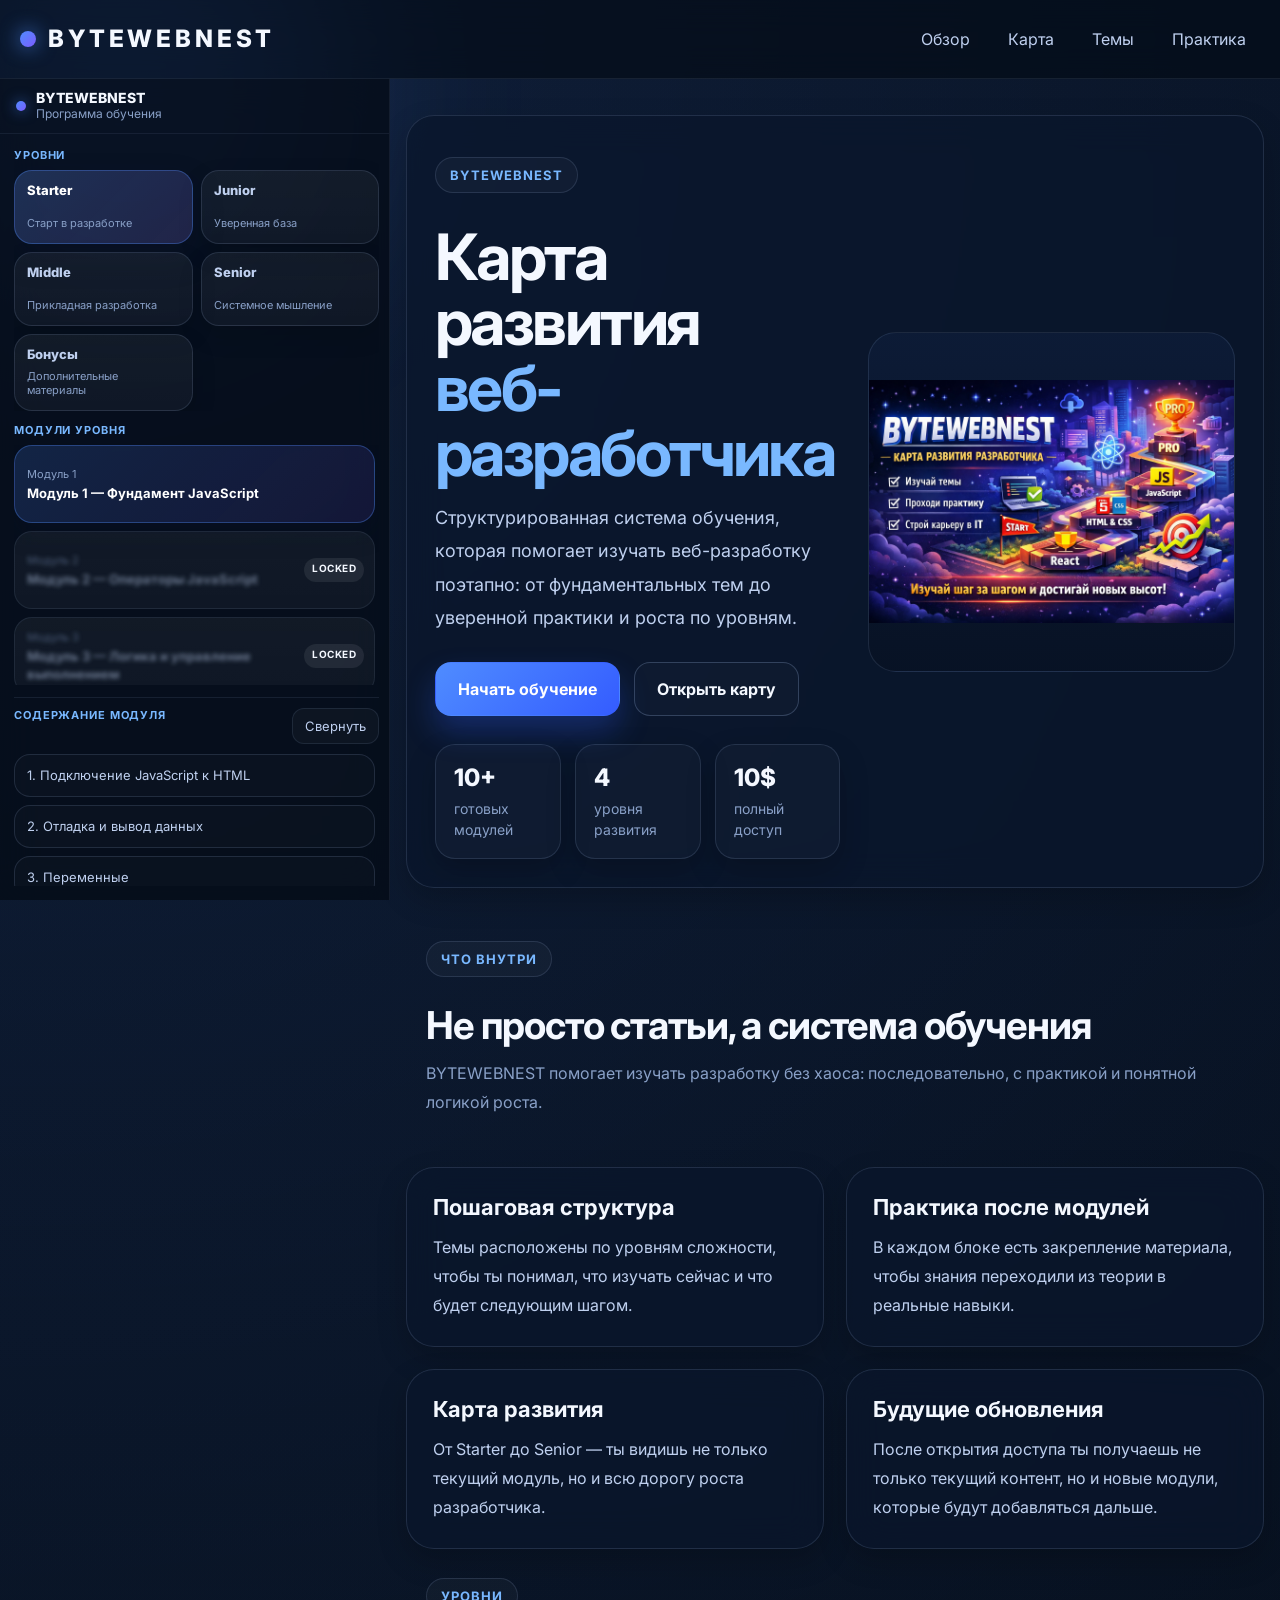
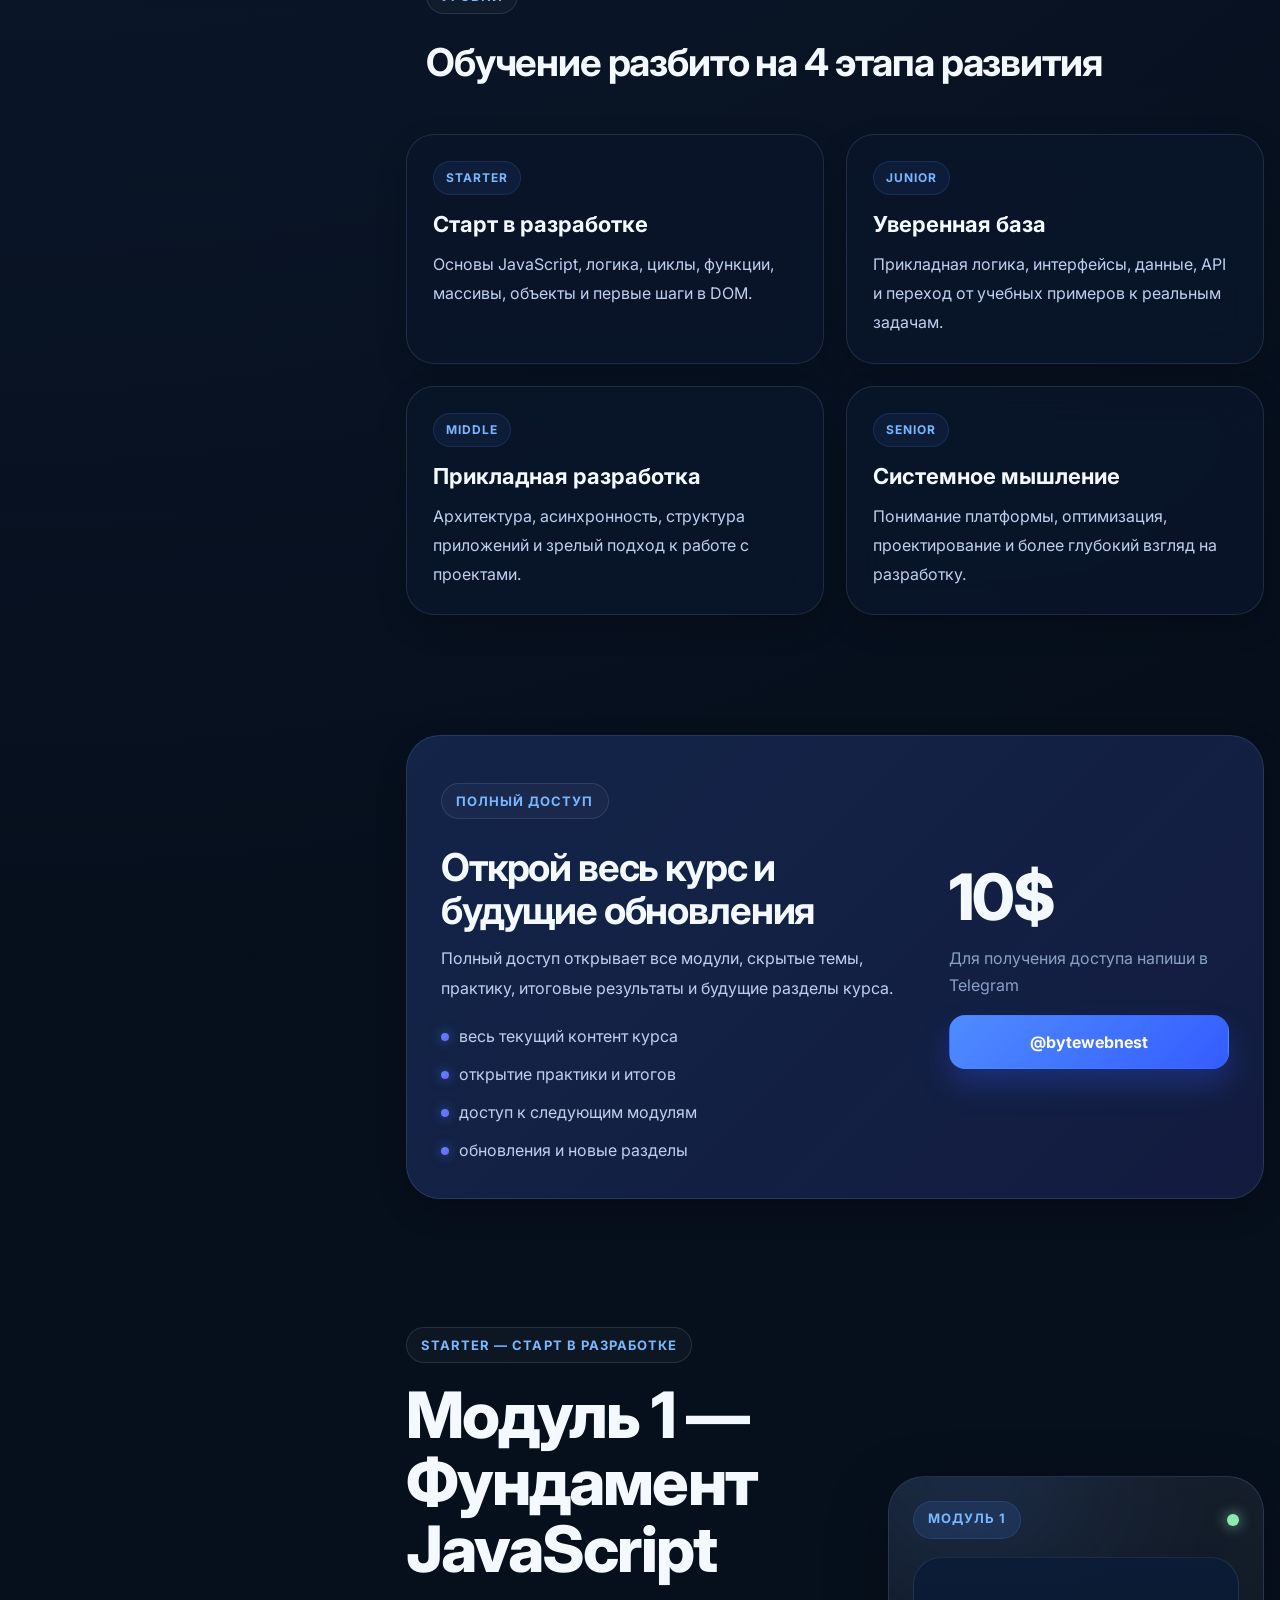
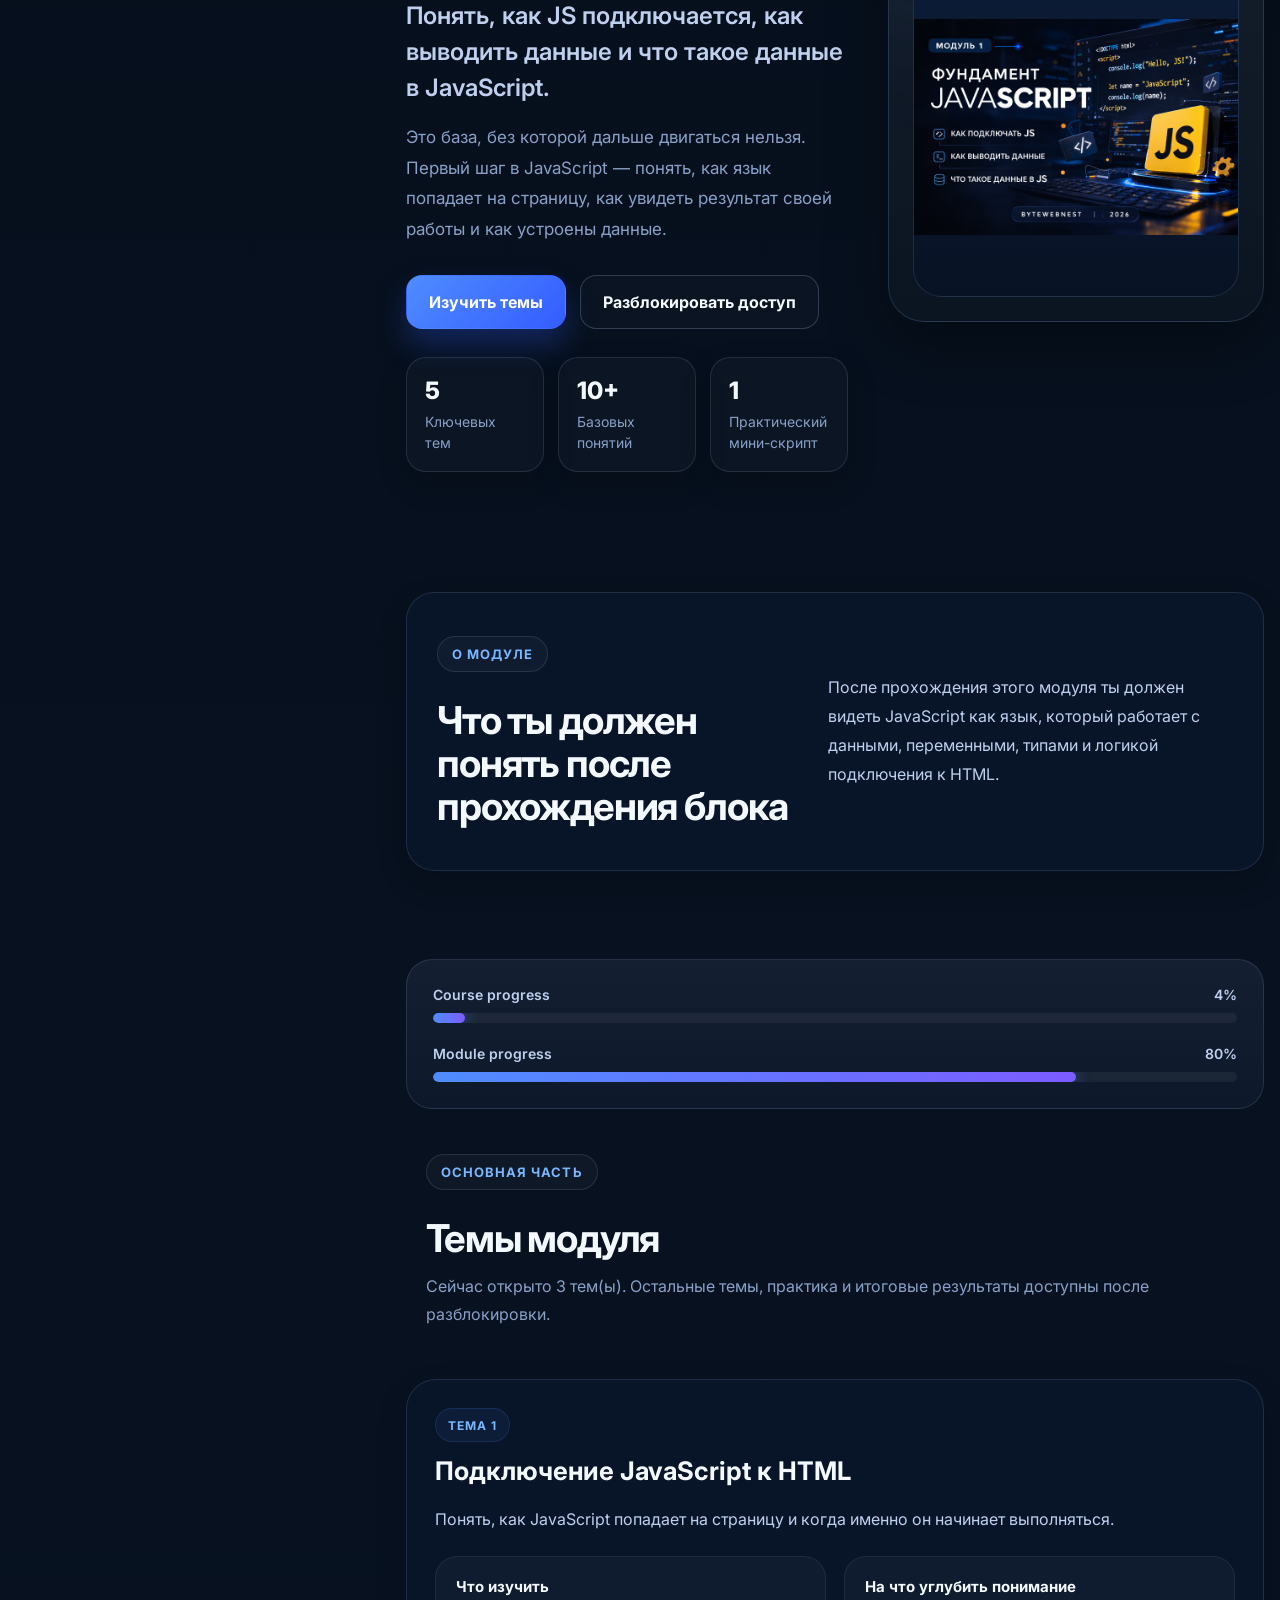
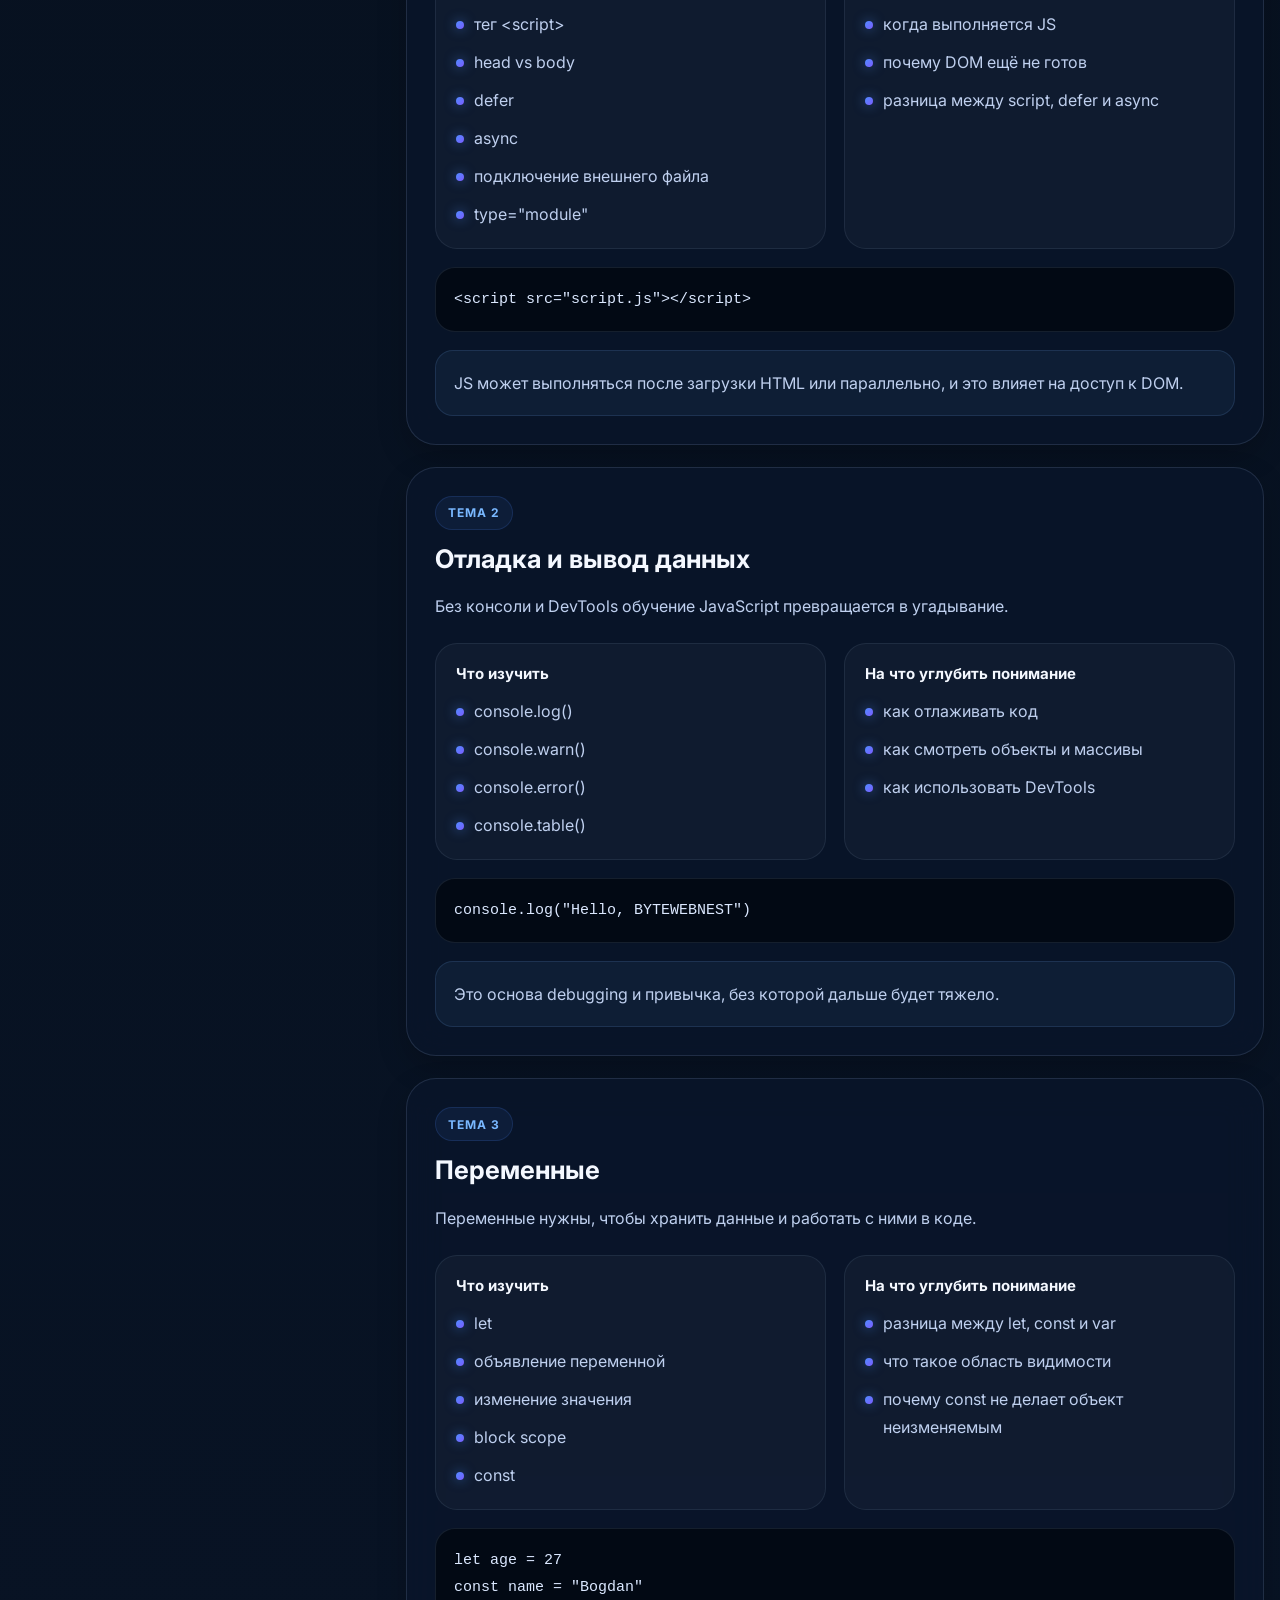
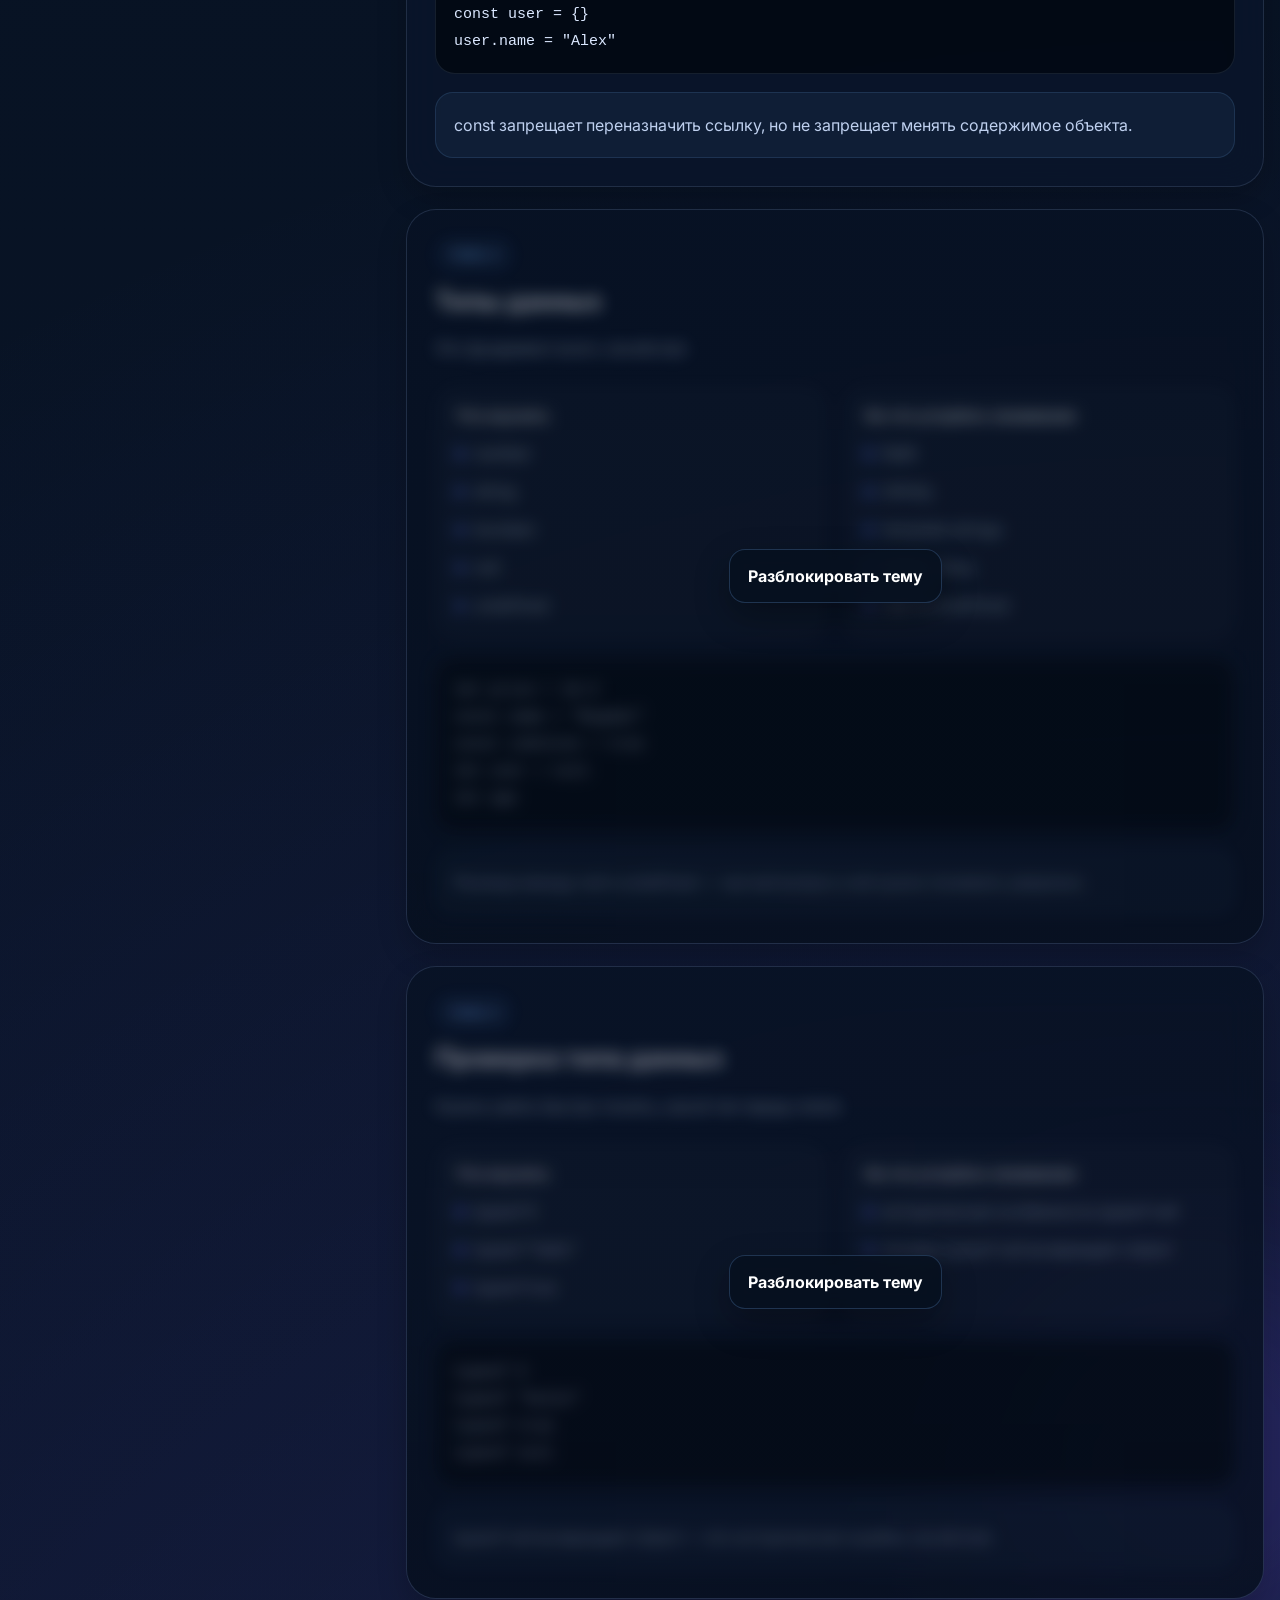
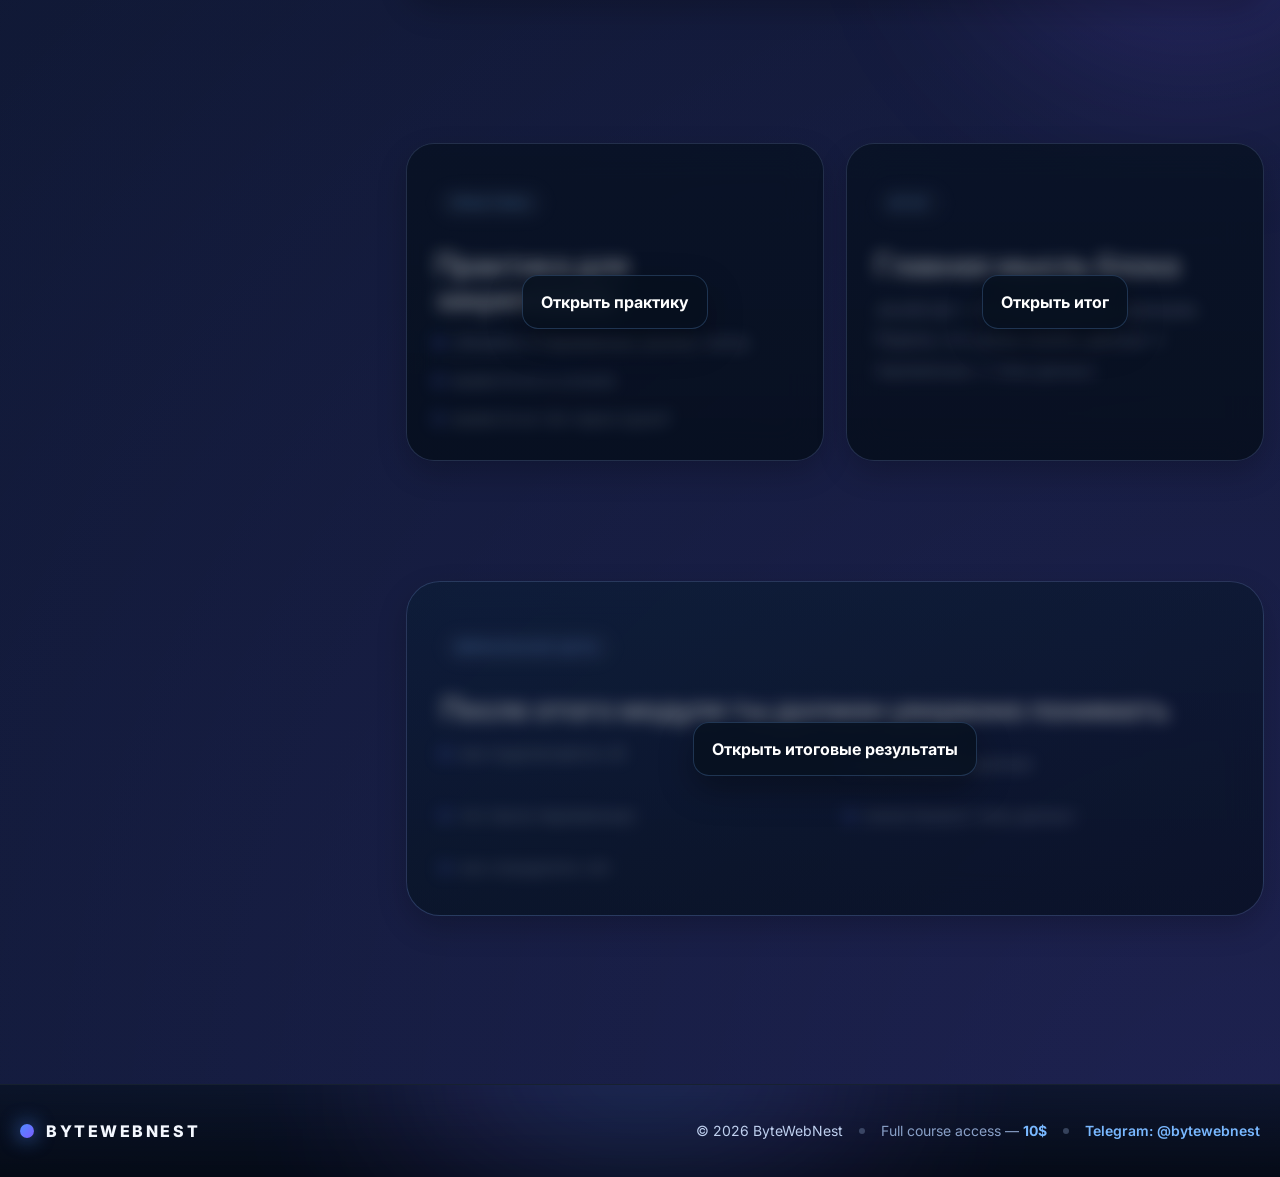
==== index.html @ 69b48534 "Добавил google tag" ====
<!DOCTYPE html>
<html lang="ru">

<head>
    <meta charset="UTF-8" />
    <meta name="viewport" content="width=device-width, initial-scale=1.0" />
    <title>BYTEWEBNEST — Карта развития разработчика</title>
    <meta name="description"
        content="BYTEWEBNEST — современная карта развития разработчика с уровнями, модулями, темами и системой разблокировки доступа." />
    <meta name="robots" content="index, follow" />
    <meta name="keywords"
        content="web development roadmap, frontend roadmap, javascript course, html css javascript learning, programming course, bytewebnest" />
    <meta name="author" content="BYTEWEBNEST" />

    <meta property="og:type" content="website" />
    <meta property="og:title" content="BYTEWEBNEST — Карта развития разработчика" />
    <meta property="og:description"
        content="Интерактивная карта обучения веб-разработке. Изучай темы по модулям, закрепляй знания практикой и развивайся системно — от Starter до Senior." />
    <meta property="og:image" content="images/banner.png" />
    <meta property="og:image:width" content="1200" />
    <meta property="og:image:height" content="630" />
    <meta property="og:site_name" content="BYTEWEBNEST" />

    <meta name="twitter:card" content="summary_large_image" />
    <meta name="twitter:title" content="BYTEWEBNEST — Карта развития разработчика" />
    <meta name="twitter:description"
        content="Структурированная система обучения веб-разработке: модули, темы, практика и удобная карта роста." />
    <meta name="twitter:image" content="images/banner.png" />
    <meta name="google-site-verification" content="7pROx1uurNSbZeshE8SLKOdenUpNWATXKgvbWa6KHbE" />

    <link rel="icon" type="image/png" sizes="32x32" href="images/favicon.png" />
    <link rel="icon" type="image/png" sizes="16x16" href="images/favicon.png" />
    <link rel="apple-touch-icon" sizes="180x180" href="images/favicon.png" />

    <link rel="preconnect" href="https://fonts.googleapis.com" />
    <link rel="preconnect" href="https://fonts.gstatic.com" crossorigin />
    <link href="https://fonts.googleapis.com/css2?family=Inter:wght@400;500;600;700;800&display=swap"
        rel="stylesheet" />
    <link rel="stylesheet" href="css/style.css" />
    <link rel="stylesheet" href="css/bytewebnest_sidebar_fix_v2.css" />
    
    <script type="application/ld+json">
{
 "@context": "https://schema.org",
 "@type": "Course",
 "name": "JavaScript Roadmap",
 "description": "Interactive roadmap for learning JavaScript and front-end development step by step.",
 "provider": {
   "@type": "Organization",
   "name": "ByteWebNest",
   "sameAs": "https://github.com/admin-bytewebnest"
 }
}
</script>
</head>

<body>
    <div class="site-shell">
        <div class="bg-blur bg-blur--top"></div>
        <div class="bg-blur bg-blur--bottom"></div>

        <header class="header">
            <div class="container header__container">
                <a href="#" class="logo" aria-label="BYTEWEBNEST">
                    <span class="logo__mark"></span>
                    <span class="logo__text">BYTEWEBNEST</span>
                </a>

                <nav class="header__nav">
                    <a href="#overview" class="header__link" id="moduleViewLink">Обзор</a>
                    <a href="#map" class="header__link" id="mapViewLink">Карта</a>
                    <a href="#topics" class="header__link" id="topicsViewLink">Темы</a>
                    <a href="#practice" class="header__link" id="practiceViewLink">Практика</a>
                </nav>

                <button class="header__menu-btn" id="sidebarOpenBtn" type="button" aria-label="Открыть программу">
                    Программа
                </button>
            </div>
        </header>

        <main class="layout">
            <aside class="sidebar" id="sidebar">
                <div class="sidebar__overlay" id="sidebarOverlay"></div>

                <div class="sidebar__panel">
                    <div class="sidebar__top">
                        <div class="sidebar__brand">
                            <span class="sidebar__brand-dot"></span>
                            <div>
                                <span class="sidebar__brand-text">BYTEWEBNEST</span>
                                <span class="sidebar__brand-subtext">Программа обучения</span>
                            </div>
                        </div>

                        <button class="sidebar__close" id="sidebarCloseBtn" type="button" aria-label="Закрыть меню">
                            ×
                        </button>
                    </div>

                    <div class="sidebar__inner">
                        <div class="sidebar-block sidebar-block--tracks">
                            <p class="sidebar-block__label">Уровни</p>
                            <div class="track-nav" id="trackNav"></div>
                        </div>

                        <div class="sidebar-block sidebar-block--modules">
                            <p class="sidebar-block__label">Модули уровня</p>
                            <div class="module-nav" id="moduleNav"></div>
                            <div class="sidebar-empty" id="moduleEmptyState"></div>
                        </div>

                        <div class="sidebar-block sidebar-block--topics">
                            <div class="sidebar-block__head">
                                <p class="sidebar-block__label">Содержание модуля</p>
                                <button class="sidebar-block__toggle" id="topicsToggle" type="button">
                                    Свернуть
                                </button>
                            </div>

                            <div class="topic-nav-wrap" id="topicNavWrap">
                                <div class="topic-nav" id="topicNav"></div>
                            </div>
                        </div>
                    </div>
                </div>
            </aside>

            <div class="content-area" id="app">
                <section class="landing section" id="landing">
                    <div class="container">
                        <div class="landing__hero glass-card fade-up">
                            <div class="landing__content">
                                <p class="section-label">BYTEWEBNEST</p>
                                <h1 class="landing__title">
                                    Карта развития
                                    <span>веб-разработчика</span>
                                </h1>

                                <p class="landing__text">
                                    Структурированная система обучения, которая помогает изучать веб-разработку
                                    поэтапно: от фундаментальных тем до уверенной практики и роста по уровням.
                                </p>

                                <div class="landing__actions">
                                    <a href="#overview" class="btn btn--primary">Начать обучение</a>
                                    <a href="#map" class="btn btn--secondary" id="landingMapLink">Открыть карту</a>
                                </div>

                                <ul class="landing__stats">
                                    <li>
                                        <strong>10+</strong>
                                        <span>готовых модулей</span>
                                    </li>
                                    <li>
                                        <strong>4</strong>
                                        <span>уровня развития</span>
                                    </li>
                                    <li>
                                        <strong>10$</strong>
                                        <span>полный доступ</span>
                                    </li>
                                </ul>
                            </div>

                            <div class="landing__visual">
                                <div class="landing__visual-card">
                                    <img src="images/banner.png" alt="BYTEWEBNEST roadmap preview"
                                        class="landing__image" />
                                </div>
                            </div>
                        </div>
                    </div>
                </section>

                <section class="benefits section section--compact">
                    <div class="container">
                        <div class="section-head fade-up">
                            <p class="section-label">Что внутри</p>
                            <h2 class="section-title">Не просто статьи, а система обучения</h2>
                            <p class="section-subtitle">
                                BYTEWEBNEST помогает изучать разработку без хаоса: последовательно, с практикой и
                                понятной логикой роста.
                            </p>
                        </div>

                        <div class="benefits__grid">
                            <article class="benefit-card fade-up">
                                <h3 class="benefit-card__title">Пошаговая структура</h3>
                                <p class="benefit-card__text">
                                    Темы расположены по уровням сложности, чтобы ты понимал, что изучать сейчас и что
                                    будет следующим шагом.
                                </p>
                            </article>

                            <article class="benefit-card fade-up">
                                <h3 class="benefit-card__title">Практика после модулей</h3>
                                <p class="benefit-card__text">
                                    В каждом блоке есть закрепление материала, чтобы знания переходили из теории в
                                    реальные навыки.
                                </p>
                            </article>

                            <article class="benefit-card fade-up">
                                <h3 class="benefit-card__title">Карта развития</h3>
                                <p class="benefit-card__text">
                                    От Starter до Senior — ты видишь не только текущий модуль, но и всю дорогу роста
                                    разработчика.
                                </p>
                            </article>

                            <article class="benefit-card fade-up">
                                <h3 class="benefit-card__title">Будущие обновления</h3>
                                <p class="benefit-card__text">
                                    После открытия доступа ты получаешь не только текущий контент, но и новые модули,
                                    которые будут добавляться дальше.
                                </p>
                            </article>
                        </div>
                    </div>
                </section>

                <section class="levels section section--compact">
                    <div class="container">
                        <div class="section-head fade-up">
                            <p class="section-label">Уровни</p>
                            <h2 class="section-title">Обучение разбито на 4 этапа развития</h2>
                        </div>

                        <div class="levels__grid">
                            <article class="level-card fade-up">
                                <span class="level-card__badge">Starter</span>
                                <h3 class="level-card__title">Старт в разработке</h3>
                                <p class="level-card__text">
                                    Основы JavaScript, логика, циклы, функции, массивы, объекты и первые шаги в DOM.
                                </p>
                            </article>

                            <article class="level-card fade-up">
                                <span class="level-card__badge">Junior</span>
                                <h3 class="level-card__title">Уверенная база</h3>
                                <p class="level-card__text">
                                    Прикладная логика, интерфейсы, данные, API и переход от учебных примеров к реальным
                                    задачам.
                                </p>
                            </article>

                            <article class="level-card fade-up">
                                <span class="level-card__badge">Middle</span>
                                <h3 class="level-card__title">Прикладная разработка</h3>
                                <p class="level-card__text">
                                    Архитектура, асинхронность, структура приложений и зрелый подход к работе с
                                    проектами.
                                </p>
                            </article>

                            <article class="level-card fade-up">
                                <span class="level-card__badge">Senior</span>
                                <h3 class="level-card__title">Системное мышление</h3>
                                <p class="level-card__text">
                                    Понимание платформы, оптимизация, проектирование и более глубокий взгляд на
                                    разработку.
                                </p>
                            </article>
                        </div>
                    </div>
                </section>

                <section class="premium-cta section">
                    <div class="container">
                        <div class="premium-cta__box final-box fade-up">
                            <div class="premium-cta__content">
                                <p class="section-label">Полный доступ</p>
                                <h2 class="section-title">Открой весь курс и будущие обновления</h2>
                                <p class="premium-cta__text">
                                    Полный доступ открывает все модули, скрытые темы, практику, итоговые результаты и
                                    будущие разделы курса.
                                </p>

                                <ul class="premium-cta__list">
                                    <li>весь текущий контент курса</li>
                                    <li>открытие практики и итогов</li>
                                    <li>доступ к следующим модулям</li>
                                    <li>обновления и новые разделы</li>
                                </ul>
                            </div>

                            <div class="premium-cta__side">
                                <div class="premium-cta__price">10$</div>
                                <p class="premium-cta__note">Для получения доступа напиши в Telegram</p>
                                <a href="https://t.me/bytewebnest" target="_blank" rel="noopener noreferrer"
                                    class="btn btn--primary">
                                    @bytewebnest
                                </a>
                            </div>
                        </div>
                    </div>
                </section>

                <section class="map-page section" id="mapPage" hidden>
                    <div class="container">
                        <div class="section-head fade-up">
                            <p class="section-label">Карта обучения</p>
                            <h2 class="section-title">Дерево развития курса</h2>
                            <p class="section-subtitle">
                                Здесь будет отображаться удобная визуальная карта веток обучения. Пока раздел находится
                                в разработке.
                            </p>
                        </div>

                        <div class="map-page__content final-box fade-up" id="mapPageContent">
                            <div class="map-page__loading">
                                Карта обучения сейчас в разработке. Скоро здесь появится визуальная структура всех
                                уровней и модулей.
                            </div>
                        </div>
                    </div>
                </section>

                <div id="modulePage">
                    <section class="hero section" id="overview">
                        <div class="container hero__container">
                            <div class="hero__content">
                                <div class="eyebrow" id="trackBadge">BYTEWEBNEST ROADMAP</div>

                                <h1 class="hero__title" id="moduleTitle">Загрузка модуля...</h1>

                                <p class="hero__goal" id="moduleGoal">Подготовка контента...</p>

                                <p class="hero__description" id="moduleDescription">
                                    Здесь появится описание модуля.
                                </p>

                                <div class="hero__actions">
                                    <a href="#topics" class="btn btn--primary">Изучить темы</a>
                                    <button class="btn btn--secondary" id="unlockButton" type="button">
                                        Разблокировать доступ
                                    </button>
                                </div>

                                <ul class="hero__stats" id="heroStats"></ul>
                            </div>

                            <div class="hero__visual">
                                <div class="hero-card">
                                    <div class="hero-card__top">
                                        <span class="hero-card__badge" id="heroBadge">Модуль</span>
                                        <span class="hero-card__dot"></span>
                                    </div>

                                    <div class="hero-card__image-wrap">
                                        <img id="moduleImage" class="hero-card__image" src="images/module-1.png"
                                            alt="Изображение модуля" />
                                    </div>
                                </div>
                            </div>
                        </div>
                    </section>

                    <section class="section section--compact">
                        <div class="container">
                            <div class="panel panel--intro">
                                <div class="panel__left">
                                    <p class="section-label">О модуле</p>
                                    <h2 class="section-title">Что ты должен понять после прохождения блока</h2>
                                </div>

                                <div class="panel__right">
                                    <p class="panel__text" id="moduleSummary">
                                        Здесь будет отображаться ключевой смысл модуля.
                                    </p>
                                </div>
                            </div>
                        </div>
                    </section>
                    <section class="progress">
                        <div class="container">

                            <div class="progress-card">

                                <!-- course progress -->

                                <div class="progress-item">

                                    <div class="progress-head">
                                        <span>Course progress</span>
                                        <span id="courseProgressPercent">0%</span>
                                    </div>

                                    <div class="progress-bar">
                                        <div id="courseProgressBar" class="progress-bar__fill"></div>
                                    </div>

                                </div>

                                <!-- module progress -->

                                <div class="progress-item">

                                    <div class="progress-head">
                                        <span>Module progress</span>
                                        <span id="moduleProgressPercent">0%</span>
                                    </div>

                                    <div class="progress-bar">
                                        <div id="moduleProgressBar" class="progress-bar__fill"></div>
                                    </div>

                                </div>

                            </div>

                        </div>
                    </section>
                    <section class="section" id="topics">
                        <div class="container">
                            <div class="section-head">
                                <p class="section-label">Основная часть</p>
                                <h2 class="section-title">Темы модуля</h2>
                                <p class="section-subtitle" id="sectionSubtitle">
                                    Темы и содержание подгружаются автоматически из JSON.
                                </p>
                            </div>

                            <div class="topics" id="topicsContainer"></div>
                        </div>
                    </section>

                    <section class="section" id="practice">
                        <div class="container">
                            <div class="practice-grid">
                                <article class="glass-card lockable-card" id="practiceCard">
                                    <div class="lockable-card__content">
                                        <p class="section-label">Практика</p>
                                        <h2 class="section-title section-title--sm">Практика для закрепления</h2>
                                        <ol class="steps" id="practiceList"></ol>
                                    </div>

                                    <div class="lockable-card__overlay">
                                        <button class="lockable-card__overlay-btn" type="button">
                                            Открыть практику
                                        </button>
                                    </div>
                                </article>

                                <article class="glass-card lockable-card" id="thoughtCard">
                                    <div class="lockable-card__content">
                                        <p class="section-label">Итог</p>
                                        <h2 class="section-title section-title--sm">Главная мысль блока</h2>
                                        <p class="final-thought" id="finalThought"></p>
                                    </div>

                                    <div class="lockable-card__overlay">
                                        <button class="lockable-card__overlay-btn" type="button">
                                            Открыть итог
                                        </button>
                                    </div>
                                </article>
                            </div>
                        </div>
                    </section>

                    <section class="section section--compact">
                        <div class="container">
                            <article class="final-box lockable-card" id="outcomesCard">
                                <div class="lockable-card__content">
                                    <div class="final-box__content">
                                        <p class="section-label">Финальная цель</p>
                                        <h2 class="section-title section-title--sm">После этого модуля ты должен
                                            уверенно понимать</h2>
                                        <ul class="check-list" id="outcomesList"></ul>
                                    </div>
                                </div>

                                <div class="lockable-card__overlay">
                                    <button class="lockable-card__overlay-btn" type="button">
                                        Открыть итоговые результаты
                                    </button>
                                </div>
                            </article>
                        </div>
                    </section>
                </div>
            </div>
        </main>
    </div>

    <div class="modal" id="unlockModal" aria-hidden="true">
        <div class="modal__overlay" data-close-modal></div>

        <div class="modal__dialog" role="dialog" aria-modal="true" aria-labelledby="unlockModalTitle">
            <button class="modal__close" id="modalCloseBtn" type="button" aria-label="Закрыть окно">
                ×
            </button>

            <div class="modal__brand">
                <div class="modal__brand-logo">
                    <img src="images/logo.png" alt="BYTEWEBNEST" class="modal__brand-image" />
                </div>
            </div>

            <p class="modal__eyebrow">Полный доступ к обучению</p>
            <h2 class="modal__title" id="unlockModalTitle">Разблокировать все модули</h2>

            <p class="modal__text">
                Мы закрыли часть контента, чтобы поддержать авторов, которые собирают материал,
                выстраивают его в правильной хронологии и делают изучение удобным — от темы к теме,
                без путаницы и хаоса.
            </p>

            <div class="modal__promo">
                <p class="modal__promo-text">
                    В каждом модуле информация распределена последовательно: сначала основа, затем
                    важные акценты, а в конце — практика для закрепления. Полный доступ открывает не
                    только все текущие материалы, но и будущие обновления.
                </p>

                <div class="modal__price-box">
                    <span class="modal__price-label">Стоимость полного доступа</span>
                    <strong class="modal__price-value">10$</strong>
                </div>

                <ul class="modal__benefits">
                    <li>безграничный доступ ко всем модулям</li>
                    <li>открытие всей скрытой теории, практики и итогов</li>
                    <li>обновления на следующие модули</li>
                    <li>доступ к дополнительным разделам, которые скоро станут доступны</li>
                </ul>

                <p class="modal__contact">
                    Telegram для связи:
                    <a href="https://t.me/bytewebnest" target="_blank" rel="noopener noreferrer">@bytewebnest</a>
                </p>
            </div>

            <form class="modal__form" id="unlockForm">
                <label class="modal__label" for="unlockCodeInput">Код доступа</label>
                <input class="modal__input" id="unlockCodeInput" type="password" inputmode="text" autocomplete="off"
                    placeholder="Введите код" />
                <p class="modal__message" id="unlockMessage"></p>

                <button class="btn btn--primary modal__submit" type="submit">
                    Разблокировать
                </button>
            </form>
        </div>
    </div>
    <footer class="footer">

        <div class="footer__glow"></div>

        <div class="container footer__container">

            <div class="footer__brand">
                <span class="footer__logo-dot"></span>
                <span class="footer__logo-text">BYTEWEBNEST</span>
            </div>

            <div class="footer__info">

                <span class="footer__copy">
                    © 2026 ByteWebNest
                </span>

                <span class="footer__divider"></span>

                <span class="footer__price">
                    Full course access — <strong>10$</strong>
                </span>

                <span class="footer__divider"></span>

                <a href="https://t.me/bytewebnest" class="footer__telegram">
                    Telegram: @bytewebnest
                </a>

            </div>

        </div>
        <div id="completionScreen" class="completion">

            <div class="completion-card">

                <h2>🎉 Course completed</h2>

                <p>
                    You finished the ByteWebNest JavaScript course.
                    You now understand the core of modern JavaScript.
                </p>

                <button onclick="location.reload()" class="btn btn--primary">
                    Restart learning
                </button>

            </div>

        </div>
    </footer>
    <script src="js/app.js" defer></script>
</body>

</html>
---- css/style.css ----
:root {
  --bg: #07111f;
  --bg-soft: #0b1730;
  --bg-card: rgba(10, 22, 44, 0.74);
  --bg-card-strong: rgba(11, 24, 49, 0.95);

  --text: #f4f8ff;
  --text-soft: #bfd0ef;
  --text-muted: #89a0c7;

  --line: rgba(137, 160, 199, 0.18);
  --line-strong: rgba(137, 160, 199, 0.3);

  --accent: #4f8cff;
  --accent-2: #79b8ff;
  --accent-3: #7c5cff;

  --success: #8fe7b1;
  --danger: #ff8e9f;

  --radius-sm: 14px;
  --radius-md: 20px;
  --radius-lg: 28px;
  --radius-xl: 36px;

  --shadow-main: 0 20px 60px rgba(0, 0, 0, 0.35);
  --shadow-soft: 0 12px 30px rgba(0, 0, 0, 0.2);

  --container: 1240px;
  --sidebar-width: 360px;
  --header-height: 78px;

  --transition: 0.35s ease;

  --scrollbar-size: 10px;
  --scrollbar-radius: 999px;
  --scrollbar-track-border: rgba(137, 160, 199, 0.08);

  --scrollbar-thumb-color-start: rgba(79, 140, 255, 0.92);
  --scrollbar-thumb-color-mid: rgba(105, 122, 255, 0.92);
  --scrollbar-thumb-color-end: rgba(124, 92, 255, 0.92);

  --scrollbar-thumb-hover-start: rgba(144, 198, 255, 1);
  --scrollbar-thumb-hover-mid: rgba(124, 146, 255, 1);
  --scrollbar-thumb-hover-end: rgba(154, 120, 255, 1);

  --scrollbar-border: rgba(7, 17, 31, 0.9);
  --scrollbar-glow: rgba(79, 140, 255, 0.28);
  --scrollbar-glow-hover: rgba(121, 184, 255, 0.42);
}

*,
*::before,
*::after {
  box-sizing: border-box;
}

html {
  scroll-behavior: smooth;
}

html,
body,
.sidebar__panel,
.module-nav,
.topic-nav-wrap,
.modal__dialog,
.code-example {
  scrollbar-width: thin;
  scrollbar-color: rgba(92, 150, 255, 0.9) rgba(255, 255, 255, 0.03);
}

html::-webkit-scrollbar,
body::-webkit-scrollbar,
.sidebar__panel::-webkit-scrollbar,
.module-nav::-webkit-scrollbar,
.topic-nav-wrap::-webkit-scrollbar,
.modal__dialog::-webkit-scrollbar,
.code-example::-webkit-scrollbar {
  width: var(--scrollbar-size);
  height: var(--scrollbar-size);
}

html::-webkit-scrollbar-track,
body::-webkit-scrollbar-track,
.sidebar__panel::-webkit-scrollbar-track,
.module-nav::-webkit-scrollbar-track,
.topic-nav-wrap::-webkit-scrollbar-track,
.modal__dialog::-webkit-scrollbar-track,
.code-example::-webkit-scrollbar-track {
  background: linear-gradient(180deg, rgba(255, 255, 255, 0.035), rgba(255, 255, 255, 0.015));
  border-radius: var(--scrollbar-radius);
  box-shadow:
    inset 0 0 0 1px var(--scrollbar-track-border),
    inset 0 8px 16px rgba(255, 255, 255, 0.015);
}

html::-webkit-scrollbar-thumb,
body::-webkit-scrollbar-thumb,
.sidebar__panel::-webkit-scrollbar-thumb,
.module-nav::-webkit-scrollbar-thumb,
.topic-nav-wrap::-webkit-scrollbar-thumb,
.modal__dialog::-webkit-scrollbar-thumb,
.code-example::-webkit-scrollbar-thumb {
  background: linear-gradient(
    180deg,
    var(--scrollbar-thumb-color-start) 0%,
    var(--scrollbar-thumb-color-mid) 52%,
    var(--scrollbar-thumb-color-end) 100%
  );
  border-radius: var(--scrollbar-radius);
  border: 2px solid var(--scrollbar-border);
  background-clip: padding-box;
  min-height: 60px;
  box-shadow:
    0 0 0 1px rgba(255, 255, 255, 0.04),
    0 0 14px var(--scrollbar-glow);
}

html::-webkit-scrollbar-thumb:hover,
body::-webkit-scrollbar-thumb:hover,
.sidebar__panel::-webkit-scrollbar-thumb:hover,
.module-nav::-webkit-scrollbar-thumb:hover,
.topic-nav-wrap::-webkit-scrollbar-thumb:hover,
.modal__dialog::-webkit-scrollbar-thumb:hover,
.code-example::-webkit-scrollbar-thumb:hover {
  background: linear-gradient(
    180deg,
    var(--scrollbar-thumb-hover-start) 0%,
    var(--scrollbar-thumb-hover-mid) 52%,
    var(--scrollbar-thumb-hover-end) 100%
  );
  border: 2px solid rgba(7, 17, 31, 0.98);
  box-shadow:
    0 0 0 1px rgba(255, 255, 255, 0.06),
    0 0 18px var(--scrollbar-glow-hover);
}

body {
  margin: 0;
  min-width: 320px;
  font-family: "Inter", sans-serif;
  color: var(--text);
  background:
    radial-gradient(circle at top left, rgba(79, 140, 255, 0.16), transparent 28%),
    radial-gradient(circle at bottom right, rgba(124, 92, 255, 0.18), transparent 30%),
    linear-gradient(180deg, #040b16 0%, #07111f 45%, #09152a 100%);
}

body.is-modal-open,
body.is-sidebar-open {
  overflow: hidden;
}

img {
  display: block;
  max-width: 100%;
}

a {
  color: inherit;
  text-decoration: none;
}

button,
input {
  font: inherit;
}

.site-shell {
  position: relative;
  overflow: hidden;
}

.bg-blur {
  position: absolute;
  z-index: 0;
  width: 420px;
  height: 420px;
  border-radius: 50%;
  filter: blur(90px);
  pointer-events: none;
}

.bg-blur--top {
  top: -120px;
  left: -80px;
  background: rgba(79, 140, 255, 0.22);
}

.bg-blur--bottom {
  right: -120px;
  bottom: 10%;
  background: rgba(124, 92, 255, 0.18);
}

.container {
  width: min(100% - 32px, var(--container));
  margin-inline: auto;
  position: relative;
  z-index: 1;
}

.header {
  position: sticky;
  top: 0;
  z-index: 80;
  backdrop-filter: blur(16px);
  background: rgba(4, 11, 22, 0.65);
  border-bottom: 1px solid rgba(137, 160, 199, 0.12);
}

.header__container {
  min-height: var(--header-height);
  display: flex;
  align-items: center;
  justify-content: space-between;
  gap: 18px;
}

.logo {
  display: inline-flex;
  align-items: center;
  gap: 12px;
}

.logo__mark {
  width: 16px;
  height: 16px;
  border-radius: 50%;
  background: linear-gradient(135deg, var(--accent), var(--accent-3));
  box-shadow: 0 0 20px rgba(79, 140, 255, 0.8);
  flex-shrink: 0;
}

.logo__text {
  font-size: 24px;
  font-weight: 800;
  letter-spacing: 0.16em;
  text-transform: uppercase;
  line-height: 1;
}

.header__nav {
  display: flex;
  align-items: center;
  gap: 10px;
  flex-wrap: wrap;
}

.header__link {
  padding: 10px 14px;
  border-radius: 999px;
  color: var(--text-soft);
  transition: var(--transition);
}

.header__link:hover {
  background: rgba(79, 140, 255, 0.1);
  color: var(--text);
}

.header__menu-btn {
  display: none;
  min-height: 46px;
  padding: 10px 16px;
  border-radius: 14px;
  border: 1px solid rgba(137, 160, 199, 0.18);
  background:
    linear-gradient(180deg, rgba(255, 255, 255, 0.05), rgba(255, 255, 255, 0.03));
  color: var(--text);
  cursor: pointer;
  font-weight: 700;
  box-shadow: 0 10px 24px rgba(0, 0, 0, 0.16);
  transition: var(--transition);
}

.header__menu-btn:hover {
  border-color: rgba(79, 140, 255, 0.3);
  background: rgba(79, 140, 255, 0.08);
  color: #fff;
}

.layout {
  position: relative;
  z-index: 1;
}

.sidebar {
  position: fixed;
  top: var(--header-height);
  left: 0;
  width: var(--sidebar-width);
  height: calc(100vh - var(--header-height));
  z-index: 60;
}

.sidebar__overlay {
  display: none;
}

.sidebar__panel {
  height: 100%;
  border-right: 1px solid rgba(137, 160, 199, 0.1);
  background: rgba(5, 12, 24, 0.84);
  backdrop-filter: blur(18px);
  display: flex;
  flex-direction: column;
  overflow: hidden;
}

.sidebar__top {
  display: flex;
  align-items: center;
  justify-content: space-between;
  gap: 12px;
  padding: 16px 18px;
  border-bottom: 1px solid rgba(137, 160, 199, 0.1);
}

.sidebar__brand {
  display: flex;
  align-items: center;
  gap: 10px;
}

.sidebar__brand-dot {
  width: 10px;
  height: 10px;
  border-radius: 50%;
  background: linear-gradient(135deg, var(--accent), var(--accent-3));
  box-shadow: 0 0 14px rgba(79, 140, 255, 0.65);
  flex-shrink: 0;
}

.sidebar__brand-text {
  display: block;
  font-size: 14px;
  font-weight: 800;
  color: var(--text);
  line-height: 1.2;
}

.sidebar__brand-subtext {
  display: block;
  font-size: 12px;
  color: var(--text-muted);
  line-height: 1.2;
}

.sidebar__close {
  display: none;
  width: 46px;
  height: 46px;
  border-radius: 14px;
  border: 1px solid rgba(137, 160, 199, 0.18);
  background: rgba(255, 255, 255, 0.06);
  color: #fff;
  font-size: 28px;
  line-height: 1;
  cursor: pointer;
  align-items: center;
  justify-content: center;
  transition: var(--transition);
  box-shadow: 0 10px 24px rgba(0, 0, 0, 0.18);
}

.sidebar__close:hover {
  border-color: rgba(79, 140, 255, 0.26);
  background: rgba(79, 140, 255, 0.08);
}

.sidebar__inner {
  flex: 1;
  min-height: 0;
  display: grid;
  grid-template-rows: auto minmax(260px, 1fr) minmax(220px, 0.9fr);
  gap: 18px;
  padding: 20px 16px 20px 20px;
  overflow: hidden;
}

.sidebar-block {
  min-height: 0;
  display: flex;
  flex-direction: column;
  overflow: hidden;
}

.sidebar-block--modules,
.sidebar-block--topics {
  min-height: 0;
}

.sidebar-block__label {
  margin: 0 0 12px;
  color: var(--accent-2);
  font-size: 12px;
  font-weight: 700;
  letter-spacing: 0.08em;
  text-transform: uppercase;
}

.sidebar-block__head {
  display: flex;
  align-items: flex-start;
  justify-content: space-between;
  gap: 12px;
  margin-bottom: 14px;
}

.sidebar-block__head .sidebar-block__label {
  margin: 0;
}

.sidebar-block__toggle {
  flex-shrink: 0;
  min-height: 40px;
  padding: 8px 14px;
  border: 1px solid rgba(137, 160, 199, 0.14);
  background: rgba(255, 255, 255, 0.03);
  color: var(--text-soft);
  border-radius: 12px;
  cursor: pointer;
  transition: var(--transition);
}

.sidebar-block__toggle:hover {
  border-color: rgba(79, 140, 255, 0.24);
  background: rgba(79, 140, 255, 0.08);
  color: var(--text);
}

.sidebar-block--topics {
  border-top: 1px solid rgba(137, 160, 199, 0.12);
  padding-top: 12px;
}

.track-nav,
.module-nav,
.topic-nav {
  display: grid;
  gap: 10px;
}

.track-nav {
  grid-template-columns: repeat(2, minmax(0, 1fr));
}

.module-nav,
.topic-nav {
  grid-template-columns: 1fr;
}

.module-nav,
.topic-nav-wrap {
  min-height: 0;
  overflow-y: auto;
  overflow-x: hidden;
  padding-right: 6px;
}

.module-nav {
  flex: 1;
  min-height: 0;
  align-content: start;
}

.topic-nav-wrap {
  flex: 1;
  min-height: 0;
}

.topic-nav-wrap.is-collapsed {
  display: none;
}

.sidebar-empty {
  display: none;
  margin-top: 10px;
  padding: 14px;
  border-radius: 16px;
  border: 1px dashed rgba(137, 160, 199, 0.16);
  color: var(--text-muted);
  font-size: 14px;
  line-height: 1.6;
}

.sidebar-empty.is-visible {
  display: block;
}

.track-link {
  display: flex;
  flex-direction: column;
  justify-content: space-between;
  width: 100%;
  min-height: 108px;
  text-align: left;
  padding: 14px 14px 16px;
  border-radius: 20px;
  border: 1px solid var(--line);
  background:
    linear-gradient(180deg, rgba(255, 255, 255, 0.035), rgba(255, 255, 255, 0.02)),
    rgba(255, 255, 255, 0.02);
  color: var(--text-soft);
  transition: var(--transition);
  cursor: pointer;
  box-shadow: 0 10px 24px rgba(0, 0, 0, 0.14);
}

.track-link:hover {
  border-color: rgba(79, 140, 255, 0.28);
  background:
    linear-gradient(180deg, rgba(79, 140, 255, 0.08), rgba(124, 92, 255, 0.06)),
    rgba(79, 140, 255, 0.05);
  color: var(--text);
  transform: translateY(-2px);
}

.track-link.is-active {
  background:
    linear-gradient(135deg, rgba(79, 140, 255, 0.2), rgba(124, 92, 255, 0.14)),
    rgba(255, 255, 255, 0.04);
  border-color: rgba(79, 140, 255, 0.34);
  color: #fff;
  box-shadow: 0 14px 30px rgba(10, 20, 44, 0.26);
}

.track-link__title {
  display: block;
  font-weight: 800;
  font-size: 15px;
  line-height: 1.3;
  margin-bottom: 8px;
}

.track-link__text {
  display: block;
  color: var(--text-muted);
  font-size: 12px;
  line-height: 1.45;
}

.module-link,
.topic-link {
  display: block;
  width: 100%;
  text-align: left;
  border: 1px solid var(--line);
  background: rgba(255, 255, 255, 0.02);
  color: var(--text-soft);
  border-radius: 18px;
  transition: var(--transition);
}

.module-link {
  position: relative;
  padding: 16px 48px 16px 16px;
  cursor: pointer;
  overflow: hidden;
  min-height: 108px;
  border-radius: 20px;
  background:
    linear-gradient(180deg, rgba(255, 255, 255, 0.03), rgba(255, 255, 255, 0.018)),
    rgba(255, 255, 255, 0.018);
}

.module-link:hover,
.topic-link:hover {
  border-color: rgba(79, 140, 255, 0.28);
  background: rgba(79, 140, 255, 0.08);
  color: var(--text);
  transform: translateX(2px);
}

.module-link.is-active,
.topic-link.is-active {
  background: linear-gradient(135deg, rgba(79, 140, 255, 0.18), rgba(124, 92, 255, 0.12));
  border-color: rgba(79, 140, 255, 0.34);
  color: #fff;
  box-shadow: 0 10px 25px rgba(10, 20, 44, 0.25);
}

.module-link.is-locked {
  border-color: rgba(137, 160, 199, 0.12);
}

.module-link.is-locked .module-link__content {
  filter: blur(2px);
  opacity: 0.5;
}

.module-link__small {
  display: block;
  color: var(--text-muted);
  font-size: 12px;
  margin-bottom: 6px;
}

.module-link__title {
  display: block;
  font-size: 15px;
  line-height: 1.55;
  font-weight: 700;
}

.module-link__content {
  transition: var(--transition);
}

.module-link__lock {
  position: absolute;
  top: 50%;
  right: 10px;
  transform: translateY(-50%);
  min-height: 24px;
  padding: 4px 8px;
  border-radius: 999px;
  background: rgba(255, 255, 255, 0.08);
  color: var(--text);
  font-size: 10px;
  font-weight: 700;
  letter-spacing: 0.05em;
  text-transform: uppercase;
  white-space: nowrap;
}

.topic-link {
  padding: 13px 14px;
  font-size: 14px;
  line-height: 1.6;
  border-radius: 16px;
}

.topic-link.is-locked .topic-link__content {
  filter: blur(3px);
  opacity: 0.6;
}

.topic-link__content {
  display: block;
  transition: var(--transition);
}

.topic-link__lock {
  display: inline-flex;
  margin-top: 8px;
  min-height: 24px;
  align-items: center;
  padding: 4px 8px;
  border-radius: 999px;
  background: rgba(255, 255, 255, 0.08);
  color: var(--text);
  font-size: 11px;
  font-weight: 700;
}

.content-area {
  margin-left: var(--sidebar-width);
  min-width: 0;
}

#overview,
#topics,
#practice {
  scroll-margin-top: 96px;
}

.section {
  padding: 72px 0;
}

.section--compact {
  padding: 48px 0;
}

.hero {
  padding-top: 56px;
}

.hero__container {
  display: grid;
  grid-template-columns: 1.08fr 0.92fr;
  gap: 40px;
  align-items: center;
}

.eyebrow,
.section-label {
  display: inline-flex;
  align-items: center;
  min-height: 36px;
  padding: 8px 14px;
  border: 1px solid var(--line);
  border-radius: 999px;
  background: rgba(255, 255, 255, 0.03);
  color: var(--accent-2);
  font-size: 13px;
  font-weight: 700;
  letter-spacing: 0.08em;
  text-transform: uppercase;
}

.hero__title {
  margin: 18px 0 16px;
  font-size: clamp(36px, 5vw, 68px);
  line-height: 1.05;
  font-weight: 800;
  letter-spacing: -0.03em;
}

.hero__goal {
  margin: 0 0 16px;
  font-size: clamp(18px, 2vw, 24px);
  line-height: 1.5;
  color: var(--text-soft);
  font-weight: 600;
}

.hero__description {
  margin: 0;
  font-size: 17px;
  line-height: 1.8;
  color: var(--text-muted);
  max-width: 700px;
}

.hero__actions {
  display: flex;
  flex-wrap: wrap;
  gap: 14px;
  margin-top: 30px;
}

.btn {
  min-height: 54px;
  padding: 14px 22px;
  border-radius: 16px;
  font-weight: 700;
  transition: transform var(--transition), border-color var(--transition), background var(--transition);
  border: 1px solid transparent;
  display: inline-flex;
  align-items: center;
  justify-content: center;
  cursor: pointer;
}

.btn:hover {
  transform: translateY(-2px);
}

.btn--primary {
  background: linear-gradient(135deg, var(--accent), #345cff);
  color: #fff;
  box-shadow: 0 16px 30px rgba(52, 92, 255, 0.28);
}

.btn--secondary {
  background: rgba(255, 255, 255, 0.02);
  color: var(--text);
  border-color: var(--line-strong);
}

.hero__stats,
.landing__stats {
  list-style: none;
  padding: 0;
  margin: 28px 0 0;
  display: grid;
  grid-template-columns: repeat(3, minmax(120px, 1fr));
  gap: 14px;
}

.hero__stats li,
.landing__stats li {
  padding: 18px;
  border: 1px solid var(--line);
  border-radius: 20px;
  background: rgba(255, 255, 255, 0.025);
  box-shadow: var(--shadow-soft);
}

.hero__stats strong,
.landing__stats strong {
  display: block;
  font-size: 24px;
  font-weight: 800;
  margin-bottom: 6px;
}

.hero__stats span,
.landing__stats span {
  color: var(--text-muted);
  font-size: 14px;
  line-height: 1.5;
}

.hero__visual {
  display: flex;
  justify-content: center;
}

.hero-card {
  width: min(100%, 540px);
  border-radius: var(--radius-xl);
  padding: 24px;
  background:
    linear-gradient(180deg, rgba(255, 255, 255, 0.06), rgba(255, 255, 255, 0.02)),
    rgba(7, 17, 31, 0.9);
  border: 1px solid rgba(121, 184, 255, 0.18);
  box-shadow: var(--shadow-main);
  position: relative;
  overflow: hidden;
}

.hero-card::before {
  content: "";
  position: absolute;
  inset: -30% auto auto -10%;
  width: 240px;
  height: 240px;
  border-radius: 50%;
  background: rgba(79, 140, 255, 0.16);
  filter: blur(80px);
}

.hero-card__top {
  display: flex;
  align-items: center;
  justify-content: space-between;
  margin-bottom: 18px;
  position: relative;
  z-index: 1;
}

.hero-card__badge {
  min-height: 38px;
  padding: 8px 14px;
  border-radius: 999px;
  background: rgba(79, 140, 255, 0.12);
  border: 1px solid rgba(79, 140, 255, 0.18);
  color: var(--accent-2);
  font-size: 13px;
  font-weight: 700;
  letter-spacing: 0.08em;
  text-transform: uppercase;
}

.hero-card__dot {
  width: 12px;
  height: 12px;
  border-radius: 50%;
  background: var(--success);
  box-shadow: 0 0 14px rgba(143, 231, 177, 0.8);
}

.hero-card__image-wrap,
.landing__visual-card {
  position: relative;
  z-index: 1;
  border-radius: 28px;
  overflow: hidden;
  border: 1px solid rgba(137, 160, 199, 0.16);
  background: linear-gradient(180deg, rgba(13, 28, 55, 0.96), rgba(8, 19, 37, 0.96));
  min-height: 340px;
  display: flex;
  align-items: center;
  justify-content: center;
}

.hero-card__image,
.landing__image {
  width: 100%;
  height: 100%;
  object-fit: cover;
}

.panel,
.glass-card,
.final-box,
.topic-card,
.benefit-card,
.level-card {
  background: var(--bg-card);
  border: 1px solid var(--line);
  box-shadow: var(--shadow-soft);
  backdrop-filter: blur(18px);
}

.panel {
  border-radius: var(--radius-lg);
  padding: 30px;
  display: grid;
  grid-template-columns: 0.95fr 1.05fr;
  gap: 24px;
  align-items: center;
}

.panel__text {
  margin: 0;
  color: var(--text-soft);
  line-height: 1.8;
  font-size: 16px;
}

.section-head {
  max-width: 820px;
  margin-bottom: 50px;
  padding-left: 20px;
  margin-top: -80px;
}

.section-title {
  margin: 14px 0 12px;
  font-size: clamp(28px, 3vw, 44px);
  line-height: 1.12;
  letter-spacing: -0.03em;
}

.section-title--sm {
  font-size: clamp(24px, 2.4vw, 34px);
}

.section-subtitle {
  margin: 0;
  color: var(--text-muted);
  font-size: 16px;
  line-height: 1.8;
}

.landing {
  padding-top: 36px;
}

.landing__hero {
  display: grid;
  grid-template-columns: 1.05fr 0.95fr;
  gap: 28px;
  align-items: center;
  padding: 34px;
  border-radius: 34px;
}

.landing__title {
  margin: 18px 0 16px;
  font-size: clamp(40px, 5vw, 74px);
  line-height: 1.02;
  letter-spacing: -0.04em;
}

.landing__title span {
  display: block;
  color: var(--accent-2);
}

.landing__text {
  margin: 0;
  max-width: 700px;
  color: var(--text-soft);
  font-size: 18px;
  line-height: 1.85;
}

.landing__actions {
  display: flex;
  flex-wrap: wrap;
  gap: 14px;
  margin-top: 28px;
}

.benefits__grid,
.levels__grid {
  display: grid;
  grid-template-columns: repeat(2, minmax(260px, 1fr));
  gap: 22px;
}

.benefit-card,
.level-card {
  padding: 26px;
  border-radius: 28px;
}

.benefit-card__title,
.level-card__title {
  margin: 0 0 12px;
  font-size: 22px;
  line-height: 1.25;
}

.benefit-card__text,
.level-card__text {
  margin: 0;
  color: var(--text-soft);
  line-height: 1.8;
}

.level-card__badge {
  display: inline-flex;
  align-items: center;
  min-height: 34px;
  margin-bottom: 16px;
  padding: 8px 12px;
  border-radius: 999px;
  background: rgba(79, 140, 255, 0.08);
  border: 1px solid rgba(79, 140, 255, 0.16);
  color: var(--accent-2);
  font-size: 12px;
  font-weight: 700;
  letter-spacing: 0.08em;
  text-transform: uppercase;
}

.premium-cta__box {
  display: grid;
  grid-template-columns: 1fr 280px;
  gap: 28px;
  align-items: center;
}

.premium-cta__text {
  margin: 0 0 18px;
  color: var(--text-soft);
  line-height: 1.85;
}

.premium-cta__list,
.token-list,
.check-list,
.steps,
.modal__benefits {
  list-style: none;
  padding: 0;
  margin: 0;
}

.premium-cta__list li,
.token-list li,
.check-list li,
.steps li,
.modal__benefits li {
  position: relative;
  padding-left: 18px;
  color: var(--text-soft);
  line-height: 1.75;
}

.premium-cta__list li + li,
.token-list li + li,
.check-list li + li,
.steps li + li,
.modal__benefits li + li {
  margin-top: 10px;
}

.premium-cta__list li::before,
.token-list li::before,
.check-list li::before,
.steps li::before,
.modal__benefits li::before {
  content: "";
  position: absolute;
  left: 0;
  top: 11px;
  width: 8px;
  height: 8px;
  border-radius: 50%;
  background: linear-gradient(135deg, var(--accent), var(--accent-3));
  box-shadow: 0 0 12px rgba(79, 140, 255, 0.6);
}

.premium-cta__side {
  display: grid;
  gap: 16px;
  align-content: center;
}

.premium-cta__price {
  font-size: clamp(42px, 5vw, 64px);
  font-weight: 800;
  line-height: 1;
  letter-spacing: -0.04em;
}

.premium-cta__note {
  margin: 0;
  color: var(--text-muted);
  line-height: 1.7;
}

.map-page__content {
  min-height: 300px;
  display: flex;
  align-items: center;
  justify-content: center;
}

.map-page__loading {
  width: 100%;
  text-align: center;
  color: var(--text-soft);
  font-size: 18px;
  line-height: 1.8;
}

.topics {
  display: grid;
  gap: 22px;
}

.topic-card {
  position: relative;
  border-radius: 30px;
  padding: 28px;
  scroll-margin-top: 100px;
  transition: transform var(--transition), border-color var(--transition), background var(--transition);
  overflow: hidden;
}

.topic-card:hover {
  transform: translateY(-4px);
  border-color: rgba(121, 184, 255, 0.28);
}

.topic-card.is-locked .topic-card__content {
  filter: blur(8px);
  user-select: none;
  pointer-events: none;
  opacity: 0.7;
}

.topic-card__content {
  transition: var(--transition);
}

.topic-card__overlay {
  position: absolute;
  inset: 0;
  z-index: 3;
  display: none;
  align-items: center;
  justify-content: center;
  padding: 24px;
  background: linear-gradient(180deg, rgba(4, 10, 19, 0.25), rgba(4, 10, 19, 0.45));
}

.topic-card.is-locked .topic-card__overlay {
  display: flex;
}

.topic-card__overlay-btn,
.lockable-card__overlay-btn {
  min-height: 54px;
  padding: 14px 18px;
  border-radius: 16px;
  border: 1px solid rgba(121, 184, 255, 0.22);
  background: rgba(7, 17, 31, 0.82);
  color: #fff;
  font-weight: 700;
  cursor: pointer;
  backdrop-filter: blur(10px);
  box-shadow: 0 14px 35px rgba(0, 0, 0, 0.3);
}

.topic-card__head {
  display: flex;
  align-items: flex-start;
  justify-content: space-between;
  gap: 18px;
  margin-bottom: 18px;
}

.topic-card__label {
  display: inline-flex;
  align-items: center;
  min-height: 34px;
  padding: 8px 12px;
  border-radius: 999px;
  background: rgba(79, 140, 255, 0.08);
  border: 1px solid rgba(79, 140, 255, 0.16);
  color: var(--accent-2);
  font-size: 12px;
  font-weight: 700;
  letter-spacing: 0.08em;
  text-transform: uppercase;
}

.topic-card__title {
  margin: 14px 0 0;
  font-size: clamp(24px, 2vw, 32px);
  line-height: 1.2;
}

.topic-card__intro {
  margin: 0 0 22px;
  color: var(--text-soft);
  line-height: 1.8;
  font-size: 16px;
}

.topic-layout {
  display: grid;
  grid-template-columns: 1fr 1fr;
  gap: 18px;
}

.info-box {
  padding: 20px;
  border-radius: 22px;
  background: rgba(255, 255, 255, 0.03);
  border: 1px solid rgba(137, 160, 199, 0.12);
}

.info-box__title {
  margin: 0 0 14px;
  font-size: 15px;
  color: var(--text);
  font-weight: 700;
}

.code-example {
  margin-top: 18px;
  padding: 18px;
  border-radius: 20px;
  background: rgba(3, 9, 19, 0.9);
  border: 1px solid rgba(137, 160, 199, 0.14);
  overflow-x: auto;
}

.code-example code {
  font-family: Consolas, Monaco, monospace;
  font-size: 15px;
  line-height: 1.8;
  color: #dbe8ff;
  white-space: pre-wrap;
  word-break: break-word;
}

.note-box {
  margin-top: 18px;
  padding: 18px;
  border-radius: 18px;
  background: rgba(121, 184, 255, 0.06);
  border: 1px solid rgba(121, 184, 255, 0.14);
  color: var(--text-soft);
  line-height: 1.75;
}

.practice-grid {
  display: grid;
  grid-template-columns: 1fr 1fr;
  gap: 22px;
}

.glass-card {
  border-radius: 28px;
  padding: 28px;
}

.final-thought {
  margin: 0;
  color: var(--text-soft);
  line-height: 1.9;
  font-size: 16px;
}

.final-box {
  border-radius: 34px;
  padding: 34px;
  background:
    linear-gradient(135deg, rgba(79, 140, 255, 0.12), rgba(124, 92, 255, 0.08)),
    var(--bg-card-strong);
}

.check-list {
  display: grid;
  grid-template-columns: repeat(2, minmax(220px, 1fr));
  gap: 14px 22px;
}

.lockable-card {
  position: relative;
  overflow: hidden;
}

.lockable-card.is-locked .lockable-card__content {
  filter: blur(8px);
  user-select: none;
  pointer-events: none;
  opacity: 0.7;
}

.lockable-card__content {
  transition: var(--transition);
}

.lockable-card__overlay {
  position: absolute;
  inset: 0;
  z-index: 3;
  display: none;
  align-items: center;
  justify-content: center;
  padding: 24px;
  background: linear-gradient(180deg, rgba(4, 10, 19, 0.3), rgba(4, 10, 19, 0.52));
}

.lockable-card.is-locked .lockable-card__overlay {
  display: flex;
}

.fade-up {
  opacity: 0;
  transform: translateY(24px);
  transition: 0.7s ease;
}

.fade-up.is-visible {
  opacity: 1;
  transform: translateY(0);
}

.modal {
  position: fixed;
  inset: 0;
  z-index: 120;
  display: none;
}

.modal.is-open {
  display: flex;
  align-items: center;
  justify-content: center;
  padding: 24px 16px;
}

.modal__overlay {
  position: absolute;
  inset: 0;
  background: rgba(1, 6, 15, 0.72);
  backdrop-filter: blur(8px);
}

.modal__dialog {
  position: relative;
  z-index: 2;
  width: min(100%, 660px);
  max-height: calc(100vh - 48px);
  overflow-y: auto;
  padding: 34px;
  border-radius: 30px;
  border: 1px solid rgba(137, 160, 199, 0.16);
  background: linear-gradient(180deg, rgba(14, 28, 54, 0.95), rgba(8, 18, 36, 0.97));
  box-shadow: 0 24px 80px rgba(0, 0, 0, 0.45);
}

.modal__close {
  position: absolute;
  top: 14px;
  right: 14px;
  width: 42px;
  height: 42px;
  border-radius: 12px;
  border: 1px solid rgba(137, 160, 199, 0.16);
  background: rgba(255, 255, 255, 0.04);
  color: #fff;
  cursor: pointer;
}

.modal__brand {
  display: flex;
  justify-content: center;
  margin-bottom: 18px;
}

.modal__brand-logo {
  width: 112px;
  height: 112px;
  border-radius: 50%;
  overflow: hidden;
  border: 1px solid rgba(121, 184, 255, 0.2);
  background: radial-gradient(circle at top, rgba(79, 140, 255, 0.18), rgba(10, 20, 44, 0.96));
  box-shadow: 0 12px 35px rgba(0, 0, 0, 0.3), 0 0 0 8px rgba(255, 255, 255, 0.02);
  display: flex;
  align-items: center;
  justify-content: center;
}

.modal__brand-image {
  width: 100%;
  height: 100%;
  object-fit: contain;
  object-position: center;
  display: block;
}

.modal__eyebrow {
  margin: 0 0 10px;
  color: var(--accent-2);
  font-size: 12px;
  font-weight: 700;
  letter-spacing: 0.08em;
  text-transform: uppercase;
  text-align: center;
}

.modal__title {
  margin: 0 0 12px;
  font-size: 34px;
  line-height: 1.1;
  text-align: center;
}

.modal__text {
  margin: 0 0 22px;
  color: var(--text-soft);
  line-height: 1.8;
  text-align: center;
}

.modal__promo {
  margin: 0 0 24px;
  padding: 20px;
  border-radius: 22px;
  border: 1px solid rgba(137, 160, 199, 0.14);
  background: rgba(255, 255, 255, 0.03);
}

.modal__promo-text {
  margin: 0 0 16px;
  color: var(--text-soft);
  line-height: 1.8;
}

.modal__price-box {
  display: flex;
  align-items: center;
  justify-content: space-between;
  gap: 14px;
  padding: 14px 16px;
  margin-bottom: 16px;
  border-radius: 18px;
  background: linear-gradient(135deg, rgba(79, 140, 255, 0.12), rgba(124, 92, 255, 0.1));
  border: 1px solid rgba(79, 140, 255, 0.16);
}

.modal__price-label {
  color: var(--text-soft);
  font-size: 14px;
  line-height: 1.5;
}

.modal__price-value {
  font-size: 28px;
  line-height: 1;
  font-weight: 800;
  color: #fff;
  white-space: nowrap;
}

.modal__contact {
  margin: 16px 0 0;
  color: var(--text-soft);
  line-height: 1.7;
}

.modal__contact a {
  color: var(--accent-2);
  font-weight: 700;
}

.modal__contact a:hover {
  text-decoration: underline;
}

.modal__form {
  display: grid;
  gap: 14px;
}

.modal__label {
  color: var(--text-soft);
  font-weight: 600;
}

.modal__input {
  min-height: 56px;
  padding: 0 16px;
  border-radius: 16px;
  border: 1px solid rgba(137, 160, 199, 0.18);
  background: rgba(255, 255, 255, 0.04);
  color: #fff;
  outline: none;
}

.modal__input:focus {
  border-color: rgba(79, 140, 255, 0.45);
  box-shadow: 0 0 0 4px rgba(79, 140, 255, 0.12);
}

.modal__message {
  min-height: 22px;
  margin: 0;
  color: var(--text-muted);
  font-size: 14px;
}

.modal__message.is-error {
  color: var(--danger);
}

.modal__message.is-success {
  color: var(--success);
}

.modal__submit {
  width: 100%;
}

@media (max-width: 1200px) {
  .hero__container,
  .panel,
  .practice-grid,
  .topic-layout,
  .landing__hero,
  .premium-cta__box,
  .benefits__grid,
  .levels__grid {
    grid-template-columns: 1fr;
  }

  .hero__visual {
    order: -1;
  }

  .hero-card {
    width: 100%;
    max-width: 720px;
  }
}

@media (max-width: 980px) {
  .header {
    position: fixed;
    top: 0;
    left: 0;
    width: 100%;
  }

  .layout {
    padding-top: var(--header-height);
  }

  .header__nav {
    display: none;
  }

  .header__menu-btn {
    display: inline-flex;
    align-items: center;
    justify-content: center;
  }

  .sidebar {
    width: 100%;
    height: 100dvh;
    top: 0;
    pointer-events: none;
    opacity: 1;
    visibility: visible;
  }

  .sidebar__overlay {
    display: block;
    position: absolute;
    inset: 0;
    background: rgba(1, 6, 15, 0.72);
    backdrop-filter: blur(6px);
    opacity: 0;
    transition: var(--transition);
  }

  .sidebar__panel {
    width: min(100%, 430px);
    height: 100%;
    border-right: none;
    transform: translateX(-100%);
    transition: transform 0.35s ease;
    pointer-events: auto;
    background:
      linear-gradient(180deg, rgba(7, 17, 31, 0.98), rgba(6, 14, 28, 0.98));
    box-shadow: 24px 0 60px rgba(0, 0, 0, 0.38);
  }

  .sidebar__top {
    padding: 18px 18px 16px;
    border-bottom: 1px solid rgba(137, 160, 199, 0.1);
    background: rgba(255, 255, 255, 0.02);
    backdrop-filter: blur(12px);
  }

  body.is-sidebar-open .sidebar {
    pointer-events: auto;
  }

  body.is-sidebar-open .sidebar__overlay {
    opacity: 1;
  }

  body.is-sidebar-open .sidebar__panel {
    transform: translateX(0);
  }

  .sidebar__close {
    display: inline-flex;
    align-items: center;
    justify-content: center;
  }

  .sidebar__inner {
    grid-template-rows: auto minmax(220px, 1fr) minmax(200px, 0.95fr);
  }

  .track-nav {
    grid-template-columns: repeat(2, minmax(0, 1fr));
  }

  .module-nav,
  .topic-nav {
    grid-template-columns: 1fr;
  }

  .content-area {
    margin-left: 0;
  }
}

@media (max-width: 768px) {
  .section {
    padding: 56px 0;
  }

  .header__container {
    min-height: 72px;
  }

  #overview,
  #topics,
  #practice {
    scroll-margin-top: 90px;
  }

  .hero__stats,
  .landing__stats,
  .check-list {
    grid-template-columns: 1fr;
  }

  .topic-card,
  .glass-card,
  .final-box,
  .panel,
  .modal__dialog,
  .landing__hero,
  .benefit-card,
  .level-card {
    padding: 22px;
  }

  .hero-card__image-wrap,
  .landing__visual-card {
    min-height: 260px;
  }

  .btn {
    width: 100%;
  }

  .hero__actions,
  .landing__actions {
    flex-direction: column;
    align-items: stretch;
  }

  .modal__title {
    font-size: 28px;
  }

  .modal__brand-logo {
    width: 92px;
    height: 92px;
  }

  .logo__text {
    font-size: 20px;
    letter-spacing: 0.12em;
  }

  .modal__price-box {
    flex-direction: column;
    align-items: flex-start;
  }

  .sidebar__panel {
    width: 100%;
  }

  .landing__text,
  .benefit-card__text,
  .level-card__text,
  .premium-cta__text,
  .premium-cta__note,
  .hero__description,
  .topic-card__intro,
  .panel__text,
  .final-thought {
    font-size: 17px;
    line-height: 1.9;
  }
}

@media (max-width: 560px) {
  .track-nav {
    grid-template-columns: 1fr;
  }
}

@media (prefers-reduced-motion: reduce) {
  html {
    scroll-behavior: auto;
  }

  *,
  *::before,
  *::after {
    animation: none !important;
    transition: none !important;
  }

  .fade-up {
    opacity: 1;
    transform: none;
  }
}
/* ================= FOOTER ================= */

.footer {
  position: relative;
  margin-top: 120px;
  padding: 36px 0;
  border-top: 1px solid rgba(137, 160, 199, 0.14);
  background:
    linear-gradient(180deg, rgba(7, 17, 31, 0.65), rgba(4, 10, 20, 0.95));
  backdrop-filter: blur(18px);
  overflow: hidden;
}

/* glow эффект */

.footer__glow {
  position: absolute;
  top: -120px;
  left: 50%;
  transform: translateX(-50%);
  width: 900px;
  height: 220px;
  background:
    radial-gradient(circle,
      rgba(79,140,255,0.25) 0%,
      rgba(124,92,255,0.18) 35%,
      transparent 70%);
  filter: blur(80px);
  pointer-events: none;
  opacity: 0.9;
}

/* контейнер */

.footer__container {
  position: relative;
  z-index: 2;
  display: flex;
  align-items: center;
  justify-content: space-between;
  gap: 28px;
  flex-wrap: wrap;
}

/* бренд */

.footer__brand {
  display: flex;
  align-items: center;
  gap: 12px;
}

.footer__logo-dot {
  width: 14px;
  height: 14px;
  border-radius: 50%;
  background: linear-gradient(135deg, var(--accent), var(--accent-3));
  box-shadow: 0 0 20px rgba(79, 140, 255, 0.9);
}

.footer__logo-text {
  font-weight: 800;
  letter-spacing: 0.16em;
  font-size: 16px;
}

/* текст */

.footer__info {
  display: flex;
  align-items: center;
  gap: 16px;
  flex-wrap: wrap;
  font-size: 14px;
  color: var(--text-muted);
}

.footer__copy {
  color: var(--text-soft);
}

.footer__price strong {
  color: var(--accent-2);
}

.footer__divider {
  width: 6px;
  height: 6px;
  border-radius: 50%;
  background: rgba(137, 160, 199, 0.35);
}

/* telegram */

.footer__telegram {
  color: var(--accent-2);
  font-weight: 600;
  transition: var(--transition);
}

.footer__telegram:hover {
  color: #fff;
  text-decoration: underline;
}

/* ================= MOBILE ================= */

@media (max-width: 768px) {

  .footer {
    margin-top: 80px;
    padding: 30px 0;
  }

  .footer__container {
    flex-direction: column;
    align-items: center;
    text-align: center;
    gap: 18px;
  }

  .footer__info {
    justify-content: center;
    font-size: 15px;
    line-height: 1.7;
  }

  .footer__divider {
    display: none;
  }

  .footer__glow {
    width: 600px;
    height: 180px;
  }

}

@media (max-width: 480px) {

  .footer__logo-text {
    font-size: 15px;
  }

  .footer__info {
    flex-direction: column;
    gap: 8px;
  }

}
/* ================= COURSE PROGRESS ================= */

.progress{
  padding:40px 0;
}

.progress-card{

  padding:26px;

  border-radius:26px;

  border:1px solid var(--line);

  background:
  linear-gradient(180deg,rgba(255,255,255,0.05),rgba(255,255,255,0.02)),
  rgba(10,22,44,0.65);

  backdrop-filter:blur(18px);

  display:grid;
  gap:22px;
}

.progress-item{
  display:grid;
  gap:10px;
}

.progress-head{

  display:flex;
  justify-content:space-between;

  font-size:14px;

  font-weight:600;

  color:var(--text-soft);
}

.progress-bar{

  height:10px;

  border-radius:999px;

  background:rgba(255,255,255,0.05);

  overflow:hidden;
}

.progress-bar__fill{

  width:0%;

  height:100%;

  border-radius:999px;

  background:
  linear-gradient(
  90deg,
  var(--accent),
  var(--accent-3)
  );

  box-shadow:
  0 0 16px rgba(79,140,255,0.6);

  transition:width 1s ease;
}

@media (max-width:768px){

  .progress-card{
    padding:22px;
  }

  .progress-head{
    font-size:15px;
  }

}
/* completion */

.completion{

position:fixed;
inset:0;

display:none;

align-items:center;
justify-content:center;

background:rgba(5,10,20,0.85);

z-index:200;

}

.completion-card{

padding:40px;

border-radius:26px;

background:var(--bg-card-strong);

border:1px solid var(--line);

text-align:center;

max-width:420px;

}

.completion-card h2{

margin-bottom:14px;

}
---- css/bytewebnest_sidebar_fix_v2.css ----
/* BYTEWEBNEST sidebar compact fix */

:root {
  /* Sidebar was feeling too bulky and also stealing too much width from content */
  --sidebar-width: 390px;
}

/* Make the whole sidebar use height more efficiently */
.sidebar__panel {
  overflow-y: auto;
  overflow-x: hidden;
}

.sidebar__top {
  padding: 12px 16px;
}

.sidebar__inner {
  grid-template-rows: auto minmax(0, 1fr) minmax(120px, 0.72fr);
  gap: 12px;
  padding: 14px 10px 14px 14px;
  overflow: visible;
}

/* Compact section headings */
.sidebar-block__label {
  margin: 0 0 8px;
  font-size: 11px;
}

.sidebar-block__head {
  margin-bottom: 10px;
}

.sidebar-block--topics {
  padding-top: 10px;
}

/* Tighter layout for levels */
.track-nav {
  gap: 8px;
}

.track-link {
  min-height: 74px !important;
  padding: 12px 12px 13px !important;
  border-radius: 18px;
}

.track-link__title {
  font-size: 13px !important;
  line-height: 1.2;
  margin-bottom: 6px;
}

.track-link__text {
  font-size: 11px !important;
  line-height: 1.3;
}

/* Tighter modules */
.module-nav,
.topic-nav-wrap {
  padding-right: 4px;
}

.module-nav {
  gap: 8px;
}

.module-link {
  min-height: 78px !important;
  padding: 12px 40px 12px 12px !important;
  border-radius: 18px;
}

.module-link__small {
  font-size: 11px;
  margin-bottom: 4px;
}

.module-link__title {
  font-size: 13px !important;
  line-height: 1.35;
}

/* Tighter topics */
.topic-nav {
  gap: 8px;
}

.topic-link {
  padding: 11px 12px;
  font-size: 13px;
  line-height: 1.45;
}

/* Smaller controls in sidebar */
.sidebar-block__toggle {
  min-height: 36px;
  padding: 6px 12px;
  font-size: 13px;
}

.sidebar__close {
  width: 42px;
  height: 42px;
}

/* Keep desktop content area comfortable after sidebar width tuning */
.content-area {
  margin-left: var(--sidebar-width);
}

@media (max-width: 980px) {
  :root {
    --sidebar-width: 390px;
  }

  .sidebar__panel {
    width: min(100%, 430px);
    overflow-y: auto;
  }

  .sidebar__inner {
    grid-template-rows: auto minmax(0, 1fr) minmax(140px, 0.8fr);
    padding: 16px 14px 16px 16px;
  }

  .track-link {
    min-height: 82px !important;
  }

  .module-link {
    min-height: 84px !important;
  }
}
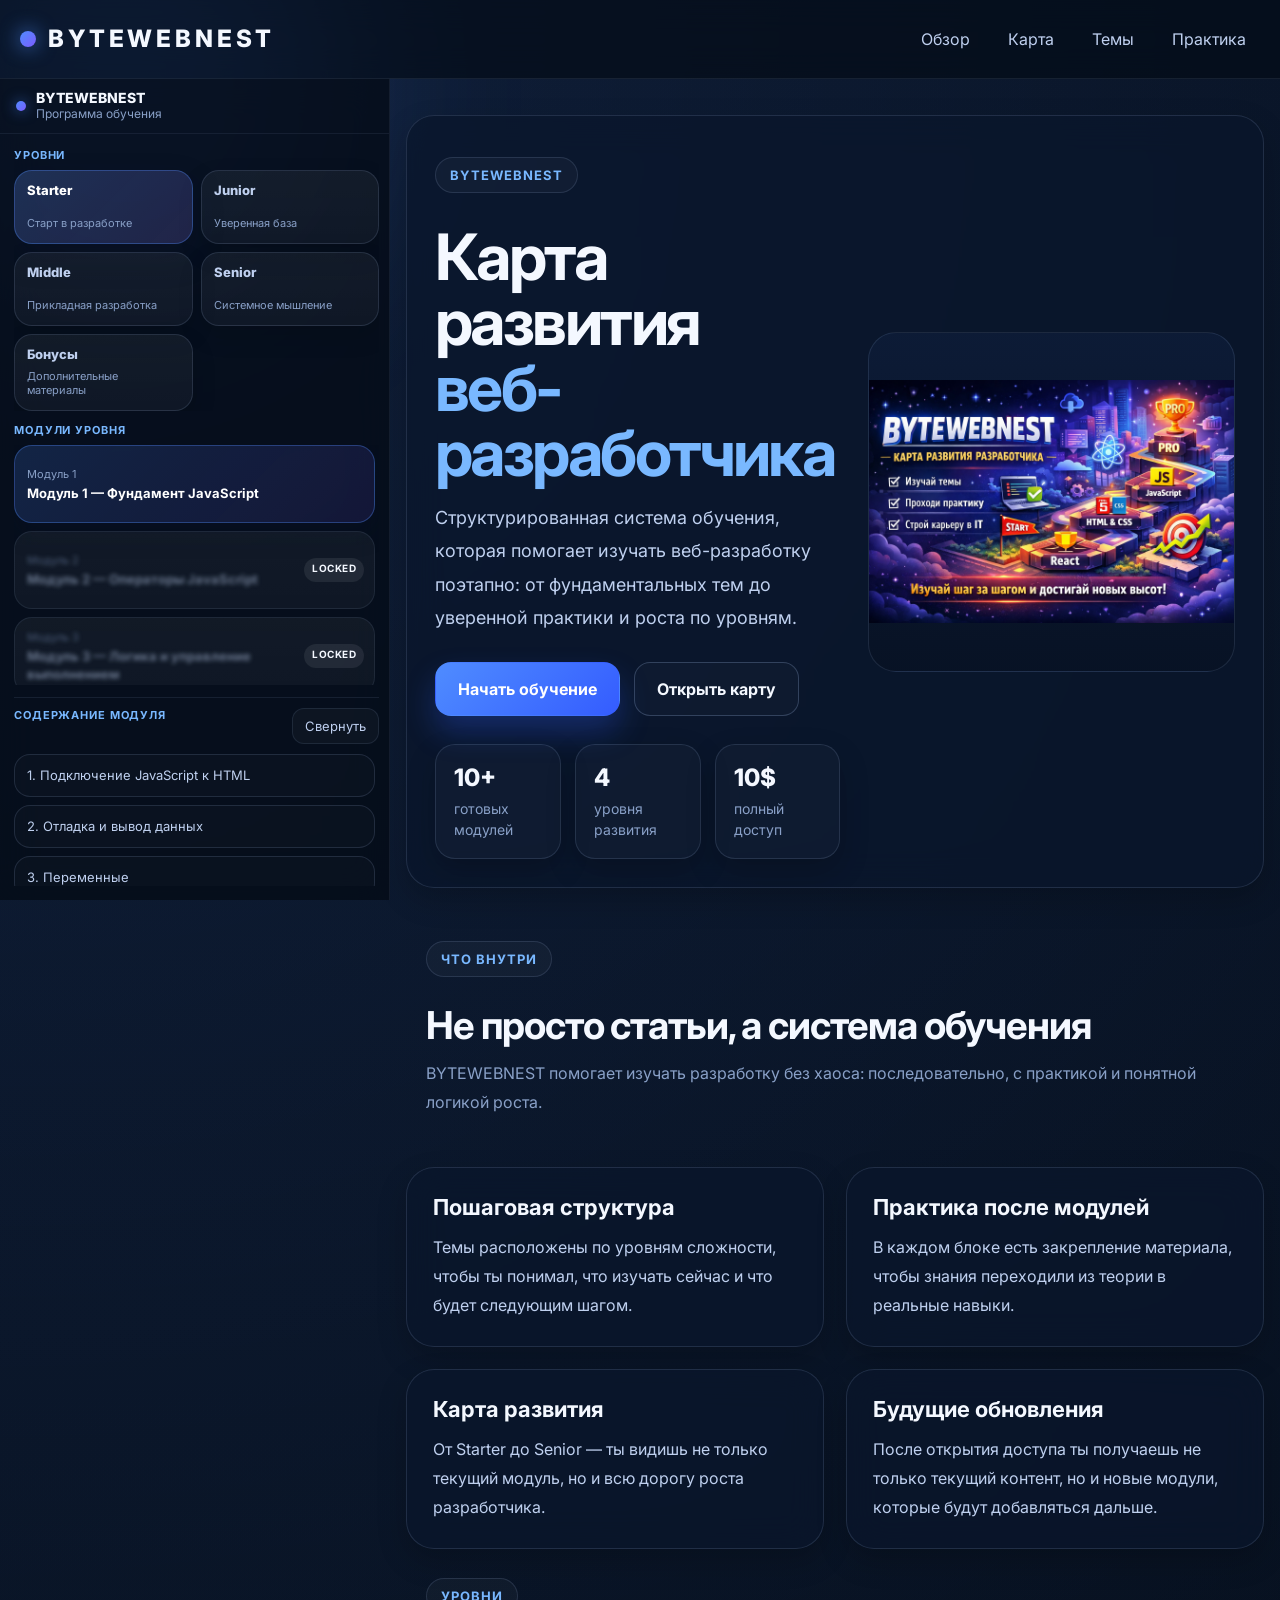
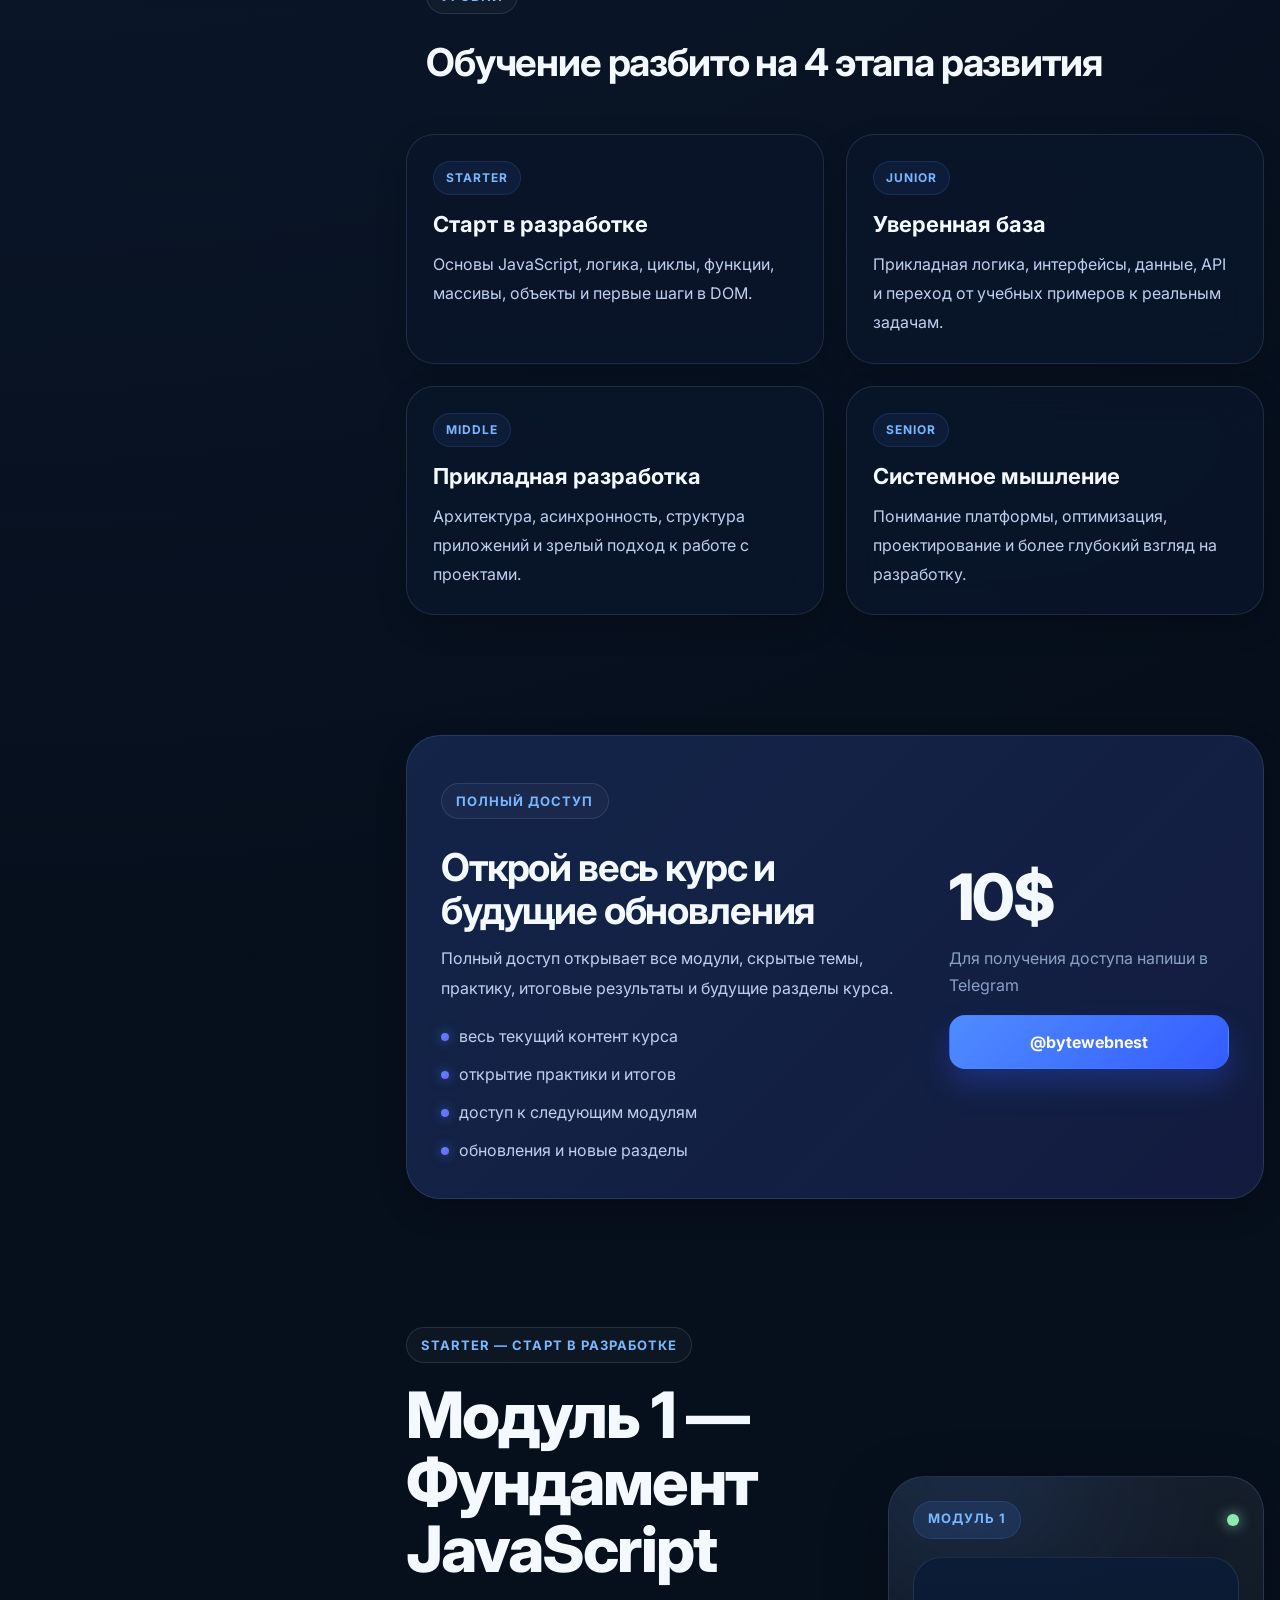
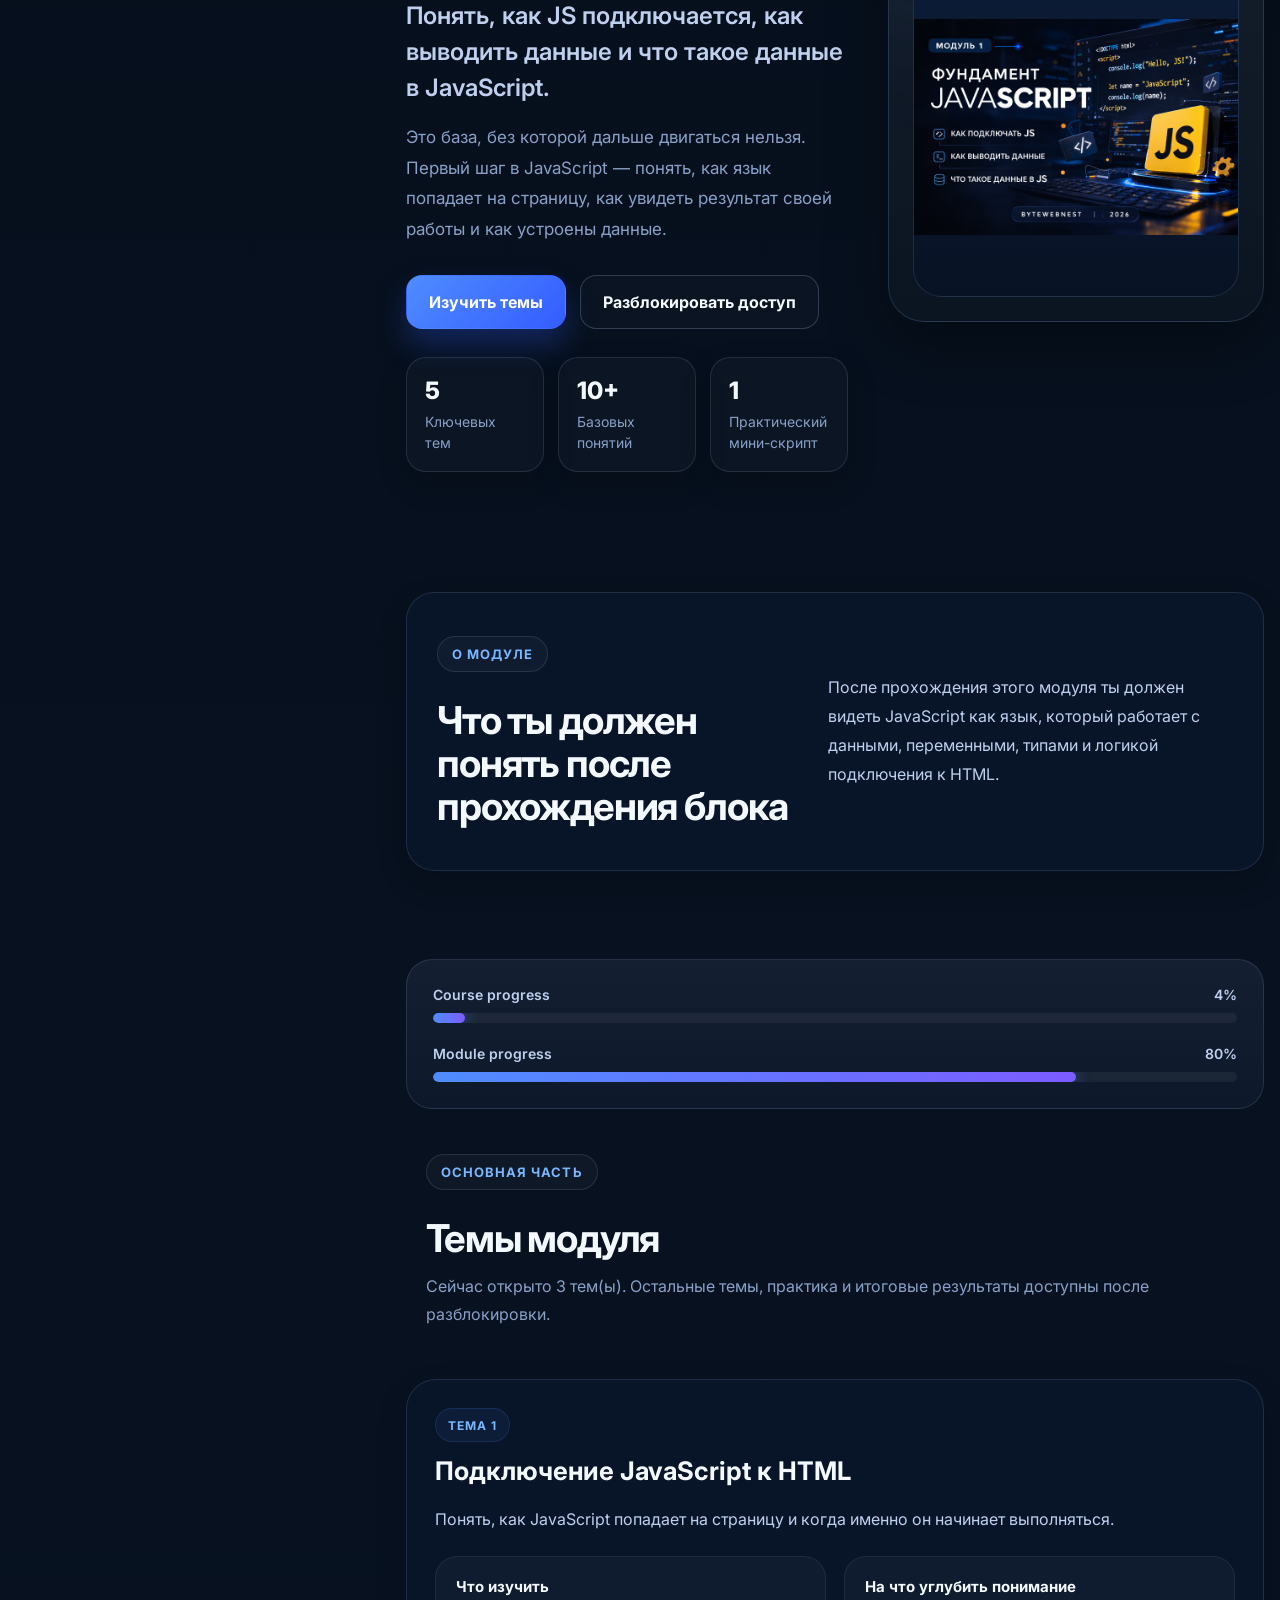
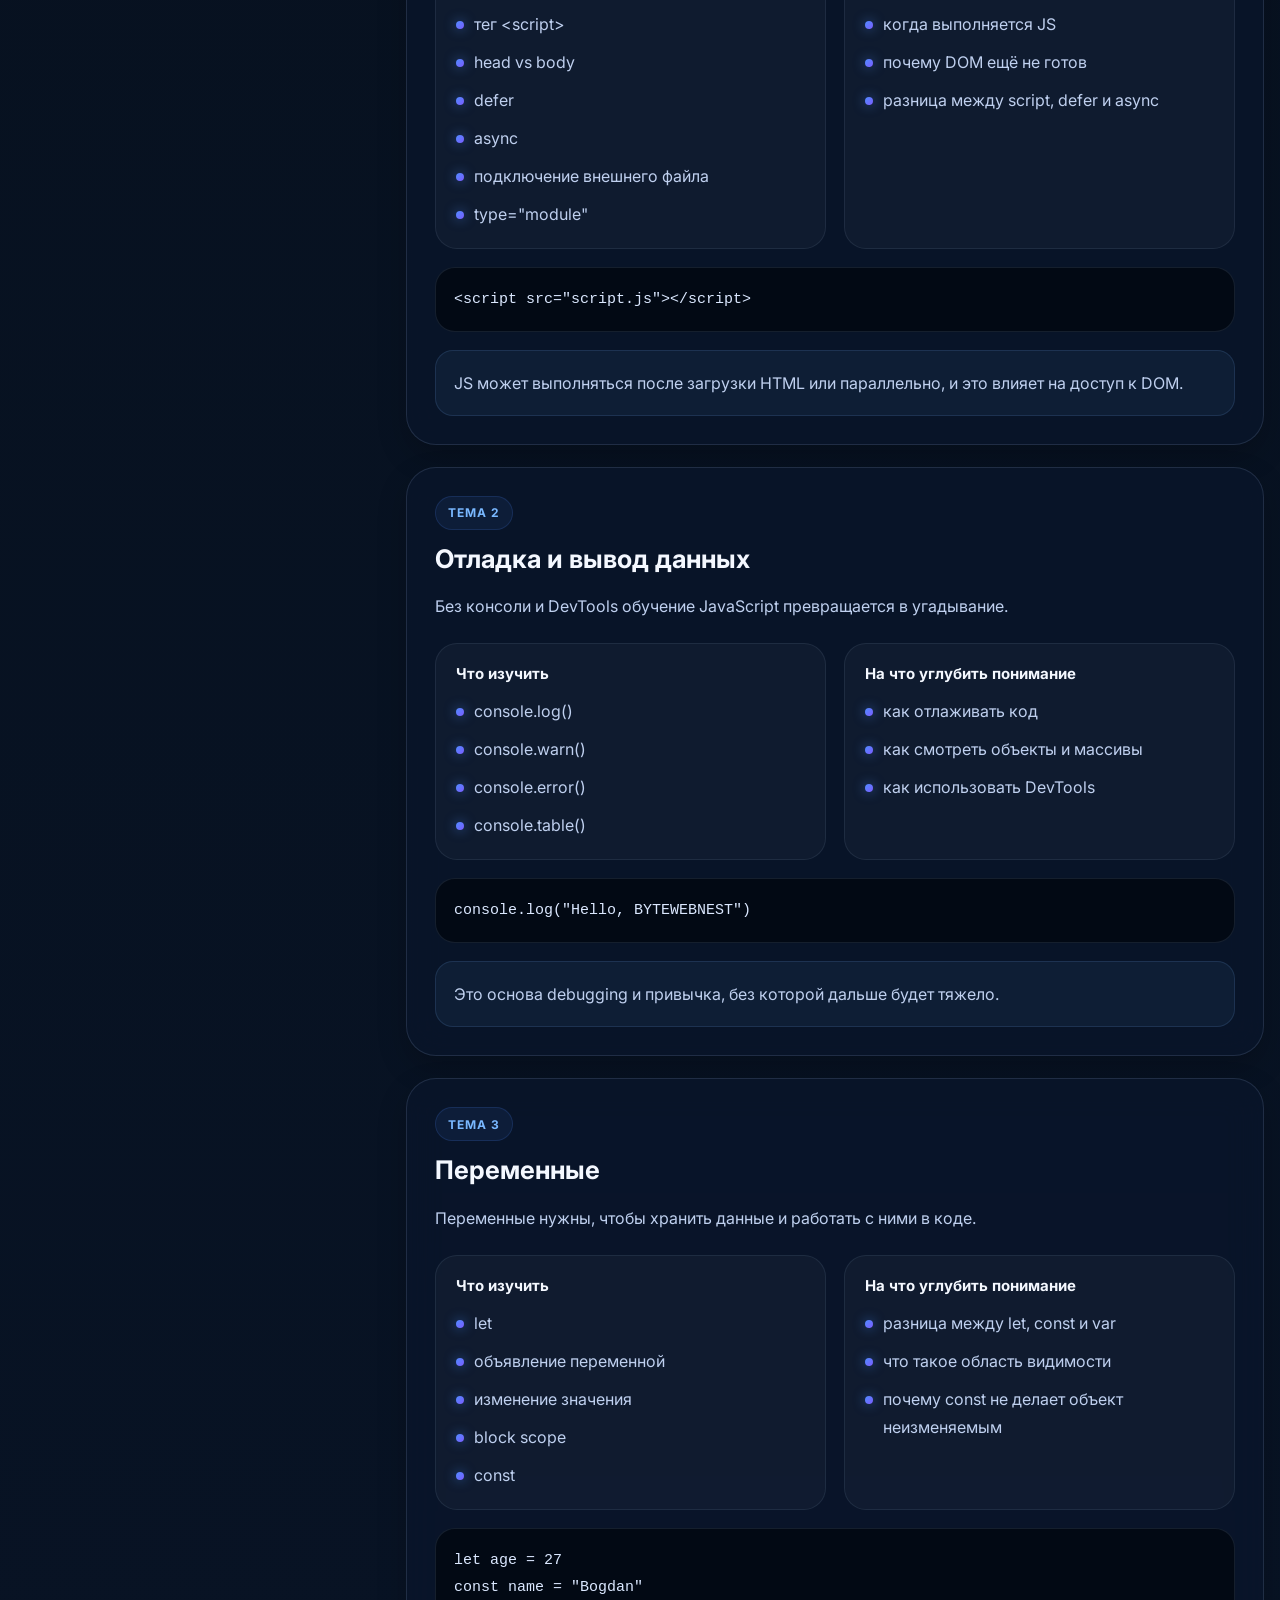
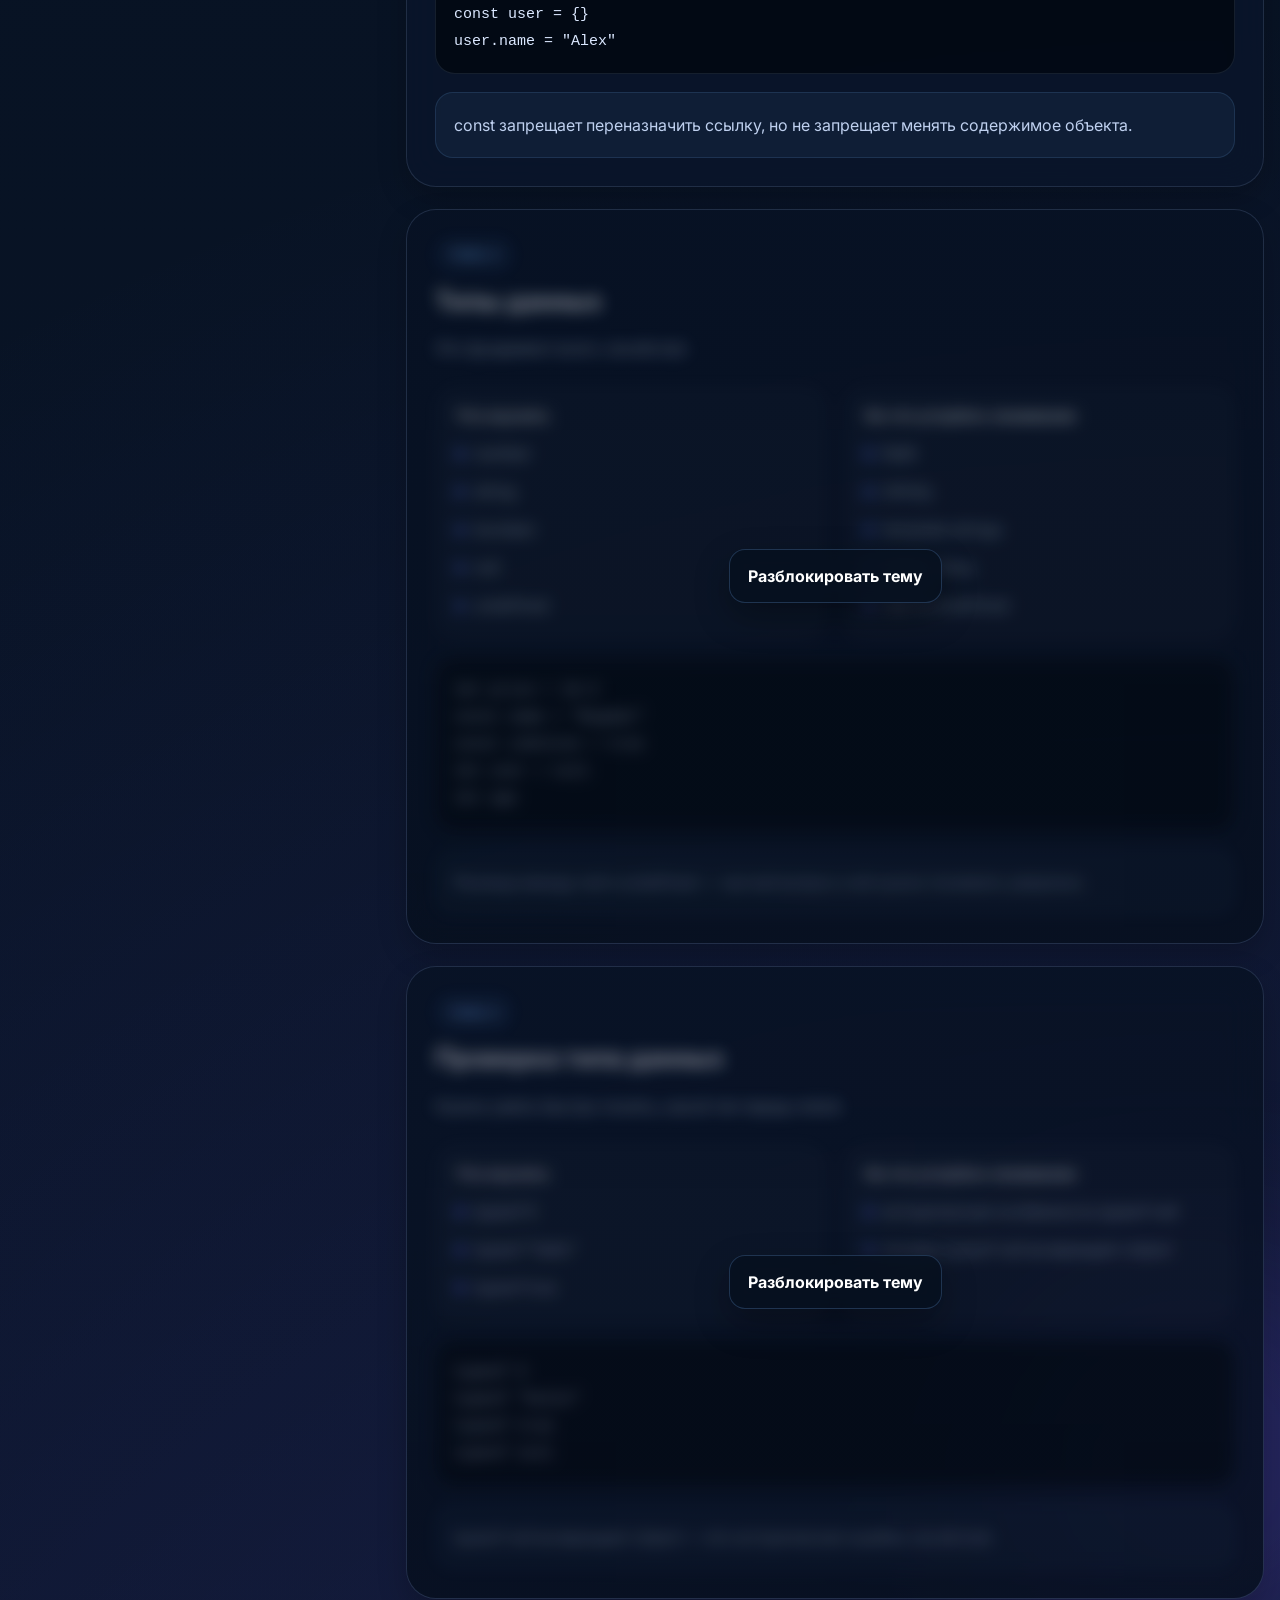
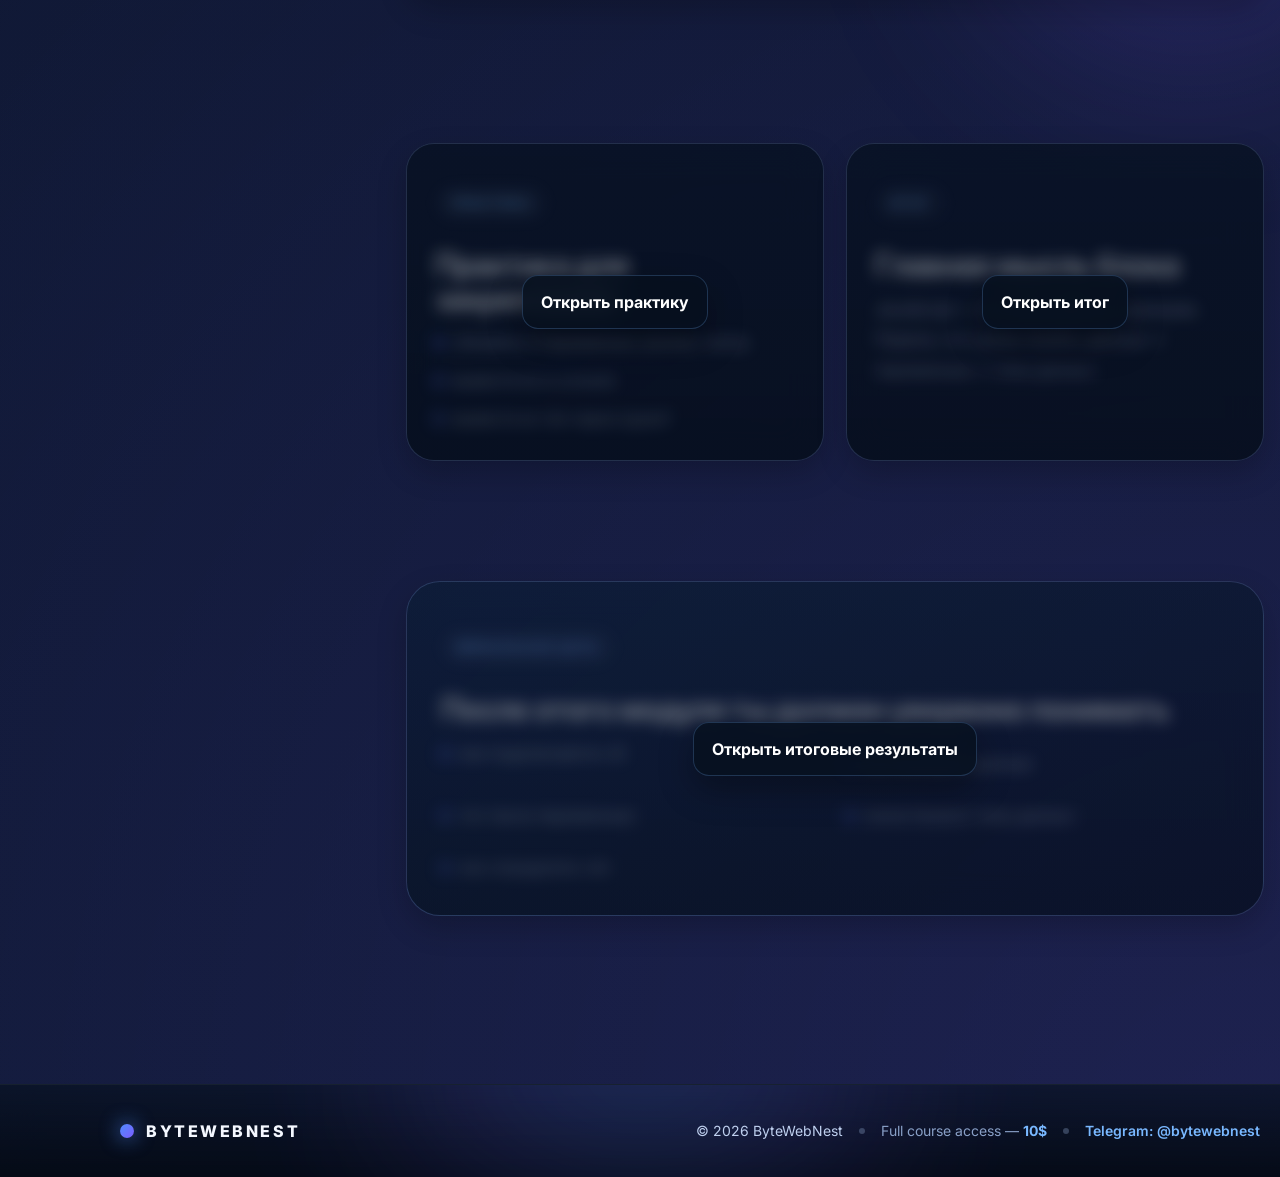
==== commit 75abc15e: "исправил мобильное отображение адаптива" ====
--- a/index.html
+++ b/index.html
@@ -37,7 +37,7 @@
     <link href="https://fonts.googleapis.com/css2?family=Inter:wght@400;500;600;700;800&display=swap"
         rel="stylesheet" />
     <link rel="stylesheet" href="css/style.css" />
-    <link rel="stylesheet" href="css/bytewebnest_sidebar_fix_v2.css" />
+    <link rel="stylesheet" href="css/bytewebnest_sidebar_fix_mobile_safe.css" />
     
     <script type="application/ld+json">
 {
--- a/css/style.css
+++ b/css/style.css
@@ -1793,6 +1793,7 @@
   display: flex;
   align-items: center;
   gap: 12px;
+  padding-left: 100px;
 }
 
 .footer__logo-dot {
@@ -1878,6 +1879,9 @@
     width: 600px;
     height: 180px;
   }
+  .footer__brand {
+    padding-left: 0px;
+  }
 
 }
 
--- a/css/bytewebnest_sidebar_fix_mobile_safe.css
+++ b/css/bytewebnest_sidebar_fix_mobile_safe.css
@@ -0,0 +1,132 @@
+/* BYTEWEBNEST sidebar compact fix — mobile safe */
+
+:root {
+  --sidebar-width: 390px;
+}
+
+/* Desktop only */
+@media (min-width: 981px) {
+  .sidebar__panel {
+    overflow-y: auto;
+    overflow-x: hidden;
+  }
+
+  .sidebar__top {
+    padding: 12px 16px;
+  }
+
+  .sidebar__inner {
+    grid-template-rows: auto minmax(0, 1fr) minmax(120px, 0.72fr);
+    gap: 12px;
+    padding: 14px 10px 14px 14px;
+    overflow: visible;
+  }
+
+  .sidebar-block__label {
+    margin: 0 0 8px;
+    font-size: 11px;
+  }
+
+  .sidebar-block__head {
+    margin-bottom: 10px;
+  }
+
+  .sidebar-block--topics {
+    padding-top: 10px;
+  }
+
+  .track-nav {
+    gap: 8px;
+  }
+
+  .track-link {
+    min-height: 74px !important;
+    padding: 12px 12px 13px !important;
+    border-radius: 18px;
+  }
+
+  .track-link__title {
+    font-size: 13px !important;
+    line-height: 1.2;
+    margin-bottom: 6px;
+  }
+
+  .track-link__text {
+    font-size: 11px !important;
+    line-height: 1.3;
+  }
+
+  .module-nav,
+  .topic-nav-wrap {
+    padding-right: 4px;
+  }
+
+  .module-nav {
+    gap: 8px;
+  }
+
+  .module-link {
+    min-height: 78px !important;
+    padding: 12px 40px 12px 12px !important;
+    border-radius: 18px;
+  }
+
+  .module-link__small {
+    font-size: 11px;
+    margin-bottom: 4px;
+  }
+
+  .module-link__title {
+    font-size: 13px !important;
+    line-height: 1.35;
+  }
+
+  .topic-nav {
+    gap: 8px;
+  }
+
+  .topic-link {
+    padding: 11px 12px;
+    font-size: 13px;
+    line-height: 1.45;
+  }
+
+  .sidebar-block__toggle {
+    min-height: 36px;
+    padding: 6px 12px;
+    font-size: 13px;
+  }
+
+  .sidebar__close {
+    width: 42px;
+    height: 42px;
+  }
+
+  .content-area {
+    margin-left: var(--sidebar-width);
+  }
+}
+
+/* Mobile and tablet */
+@media (max-width: 980px) {
+  .content-area {
+    margin-left: 0 !important;
+    width: 100%;
+  }
+
+  .sidebar {
+    width: 100%;
+  }
+
+  .sidebar__panel {
+    width: min(100%, 430px);
+    overflow-y: auto;
+    overflow-x: hidden;
+  }
+
+  .sidebar__inner {
+    grid-template-rows: auto minmax(220px, 1fr) minmax(200px, 0.95fr);
+    padding: 16px 14px 16px 16px;
+    overflow: hidden;
+  }
+}
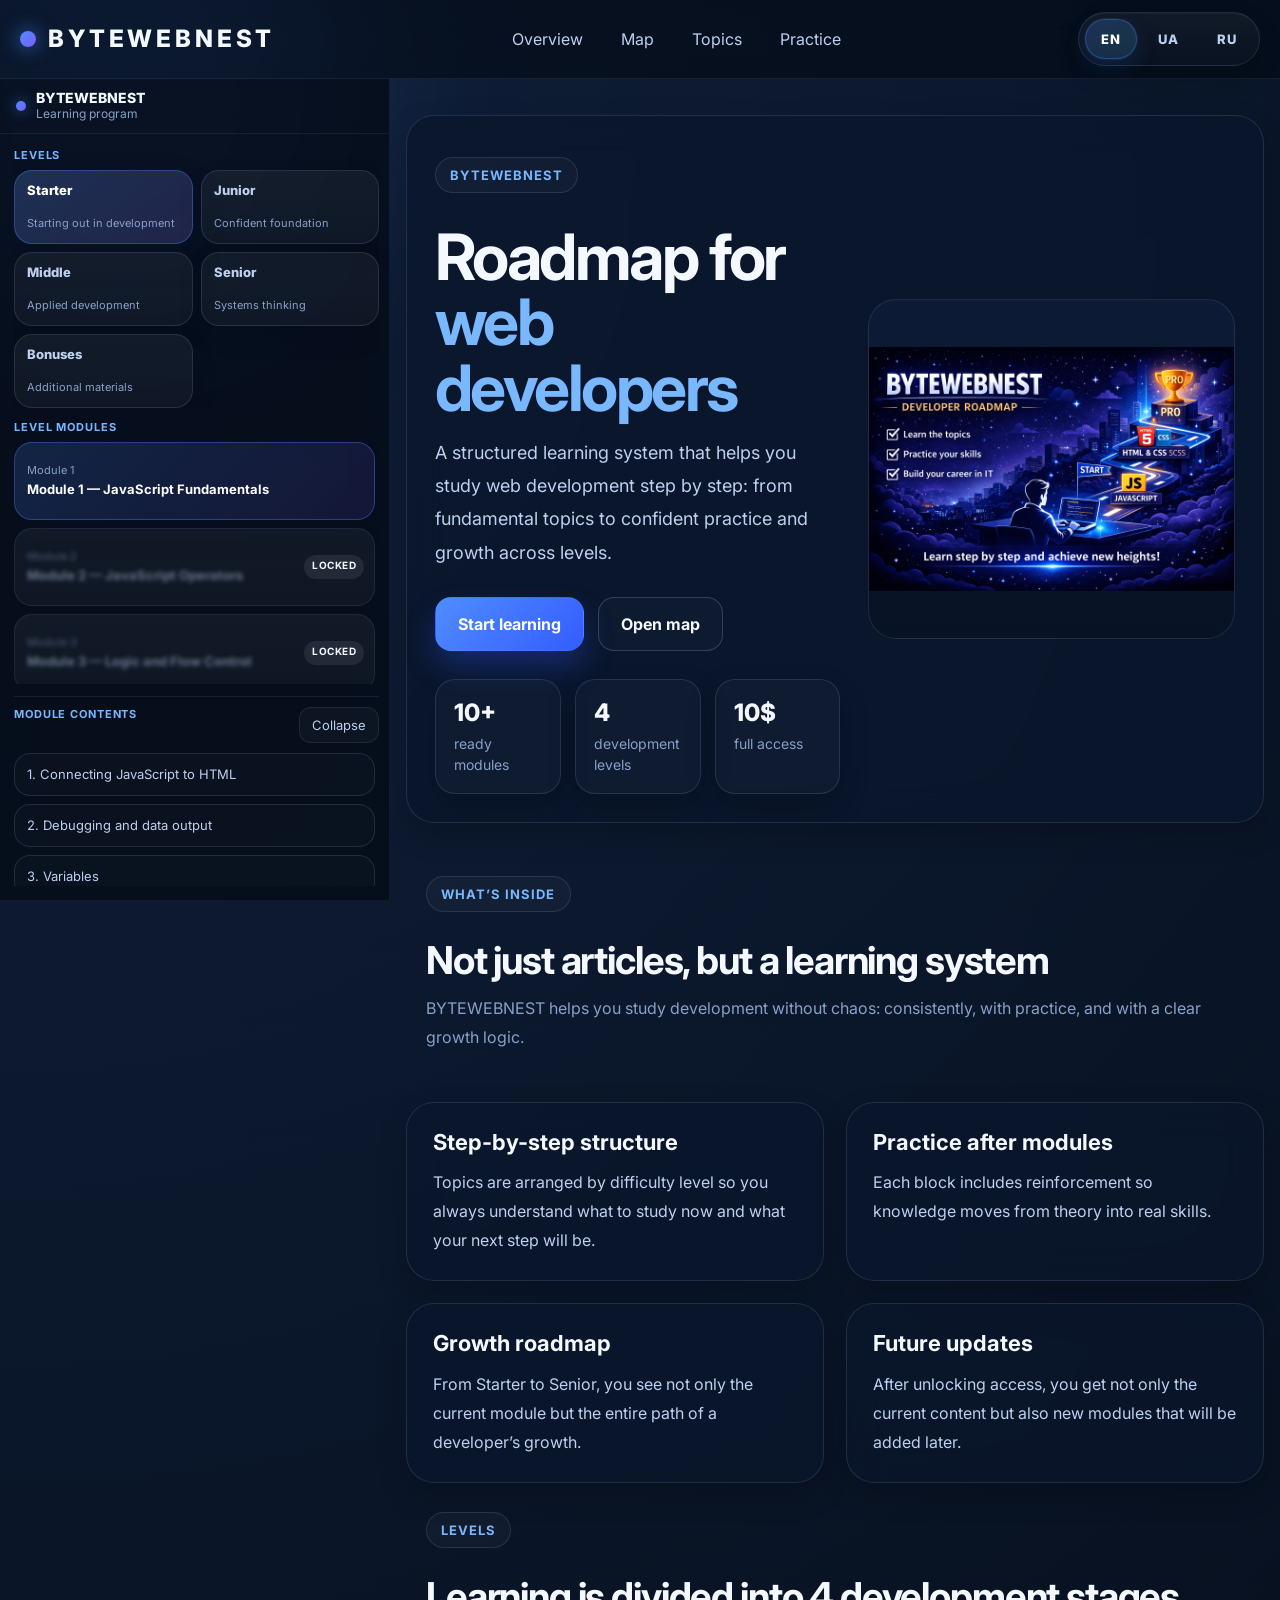
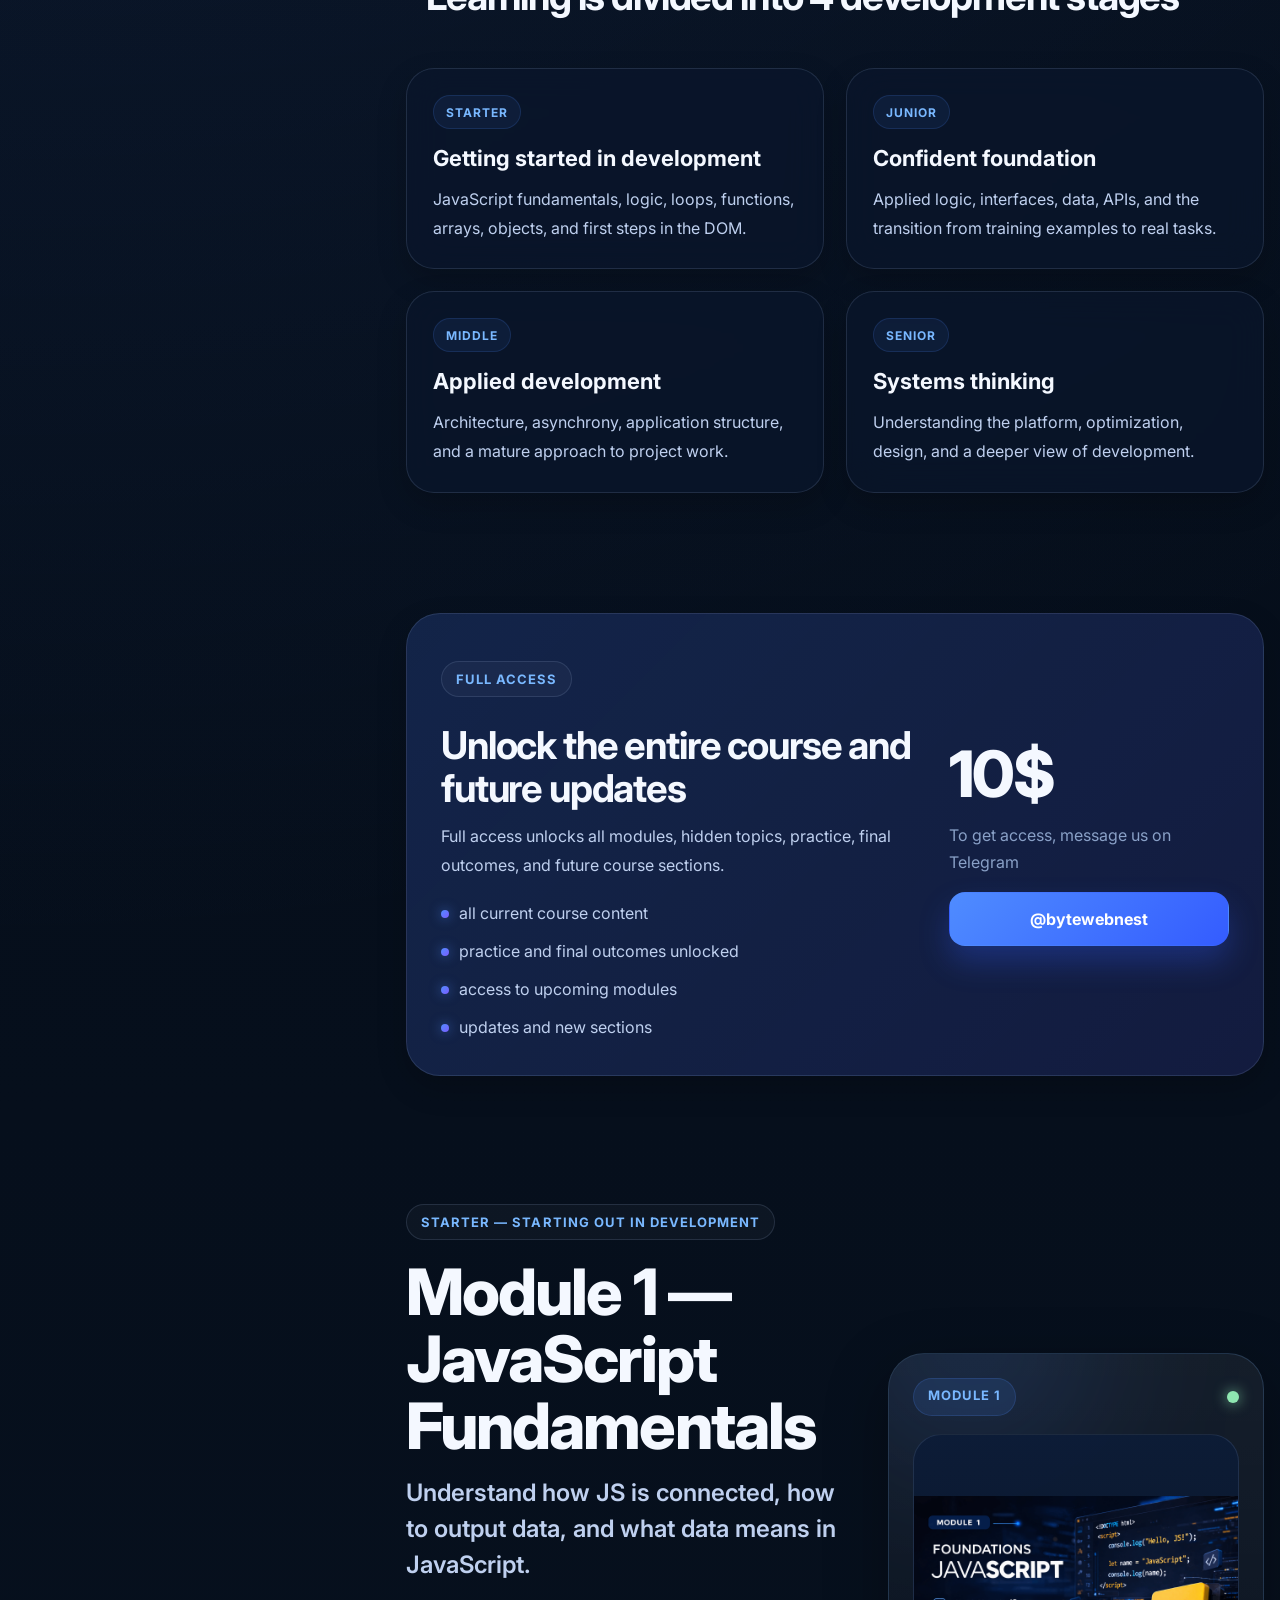
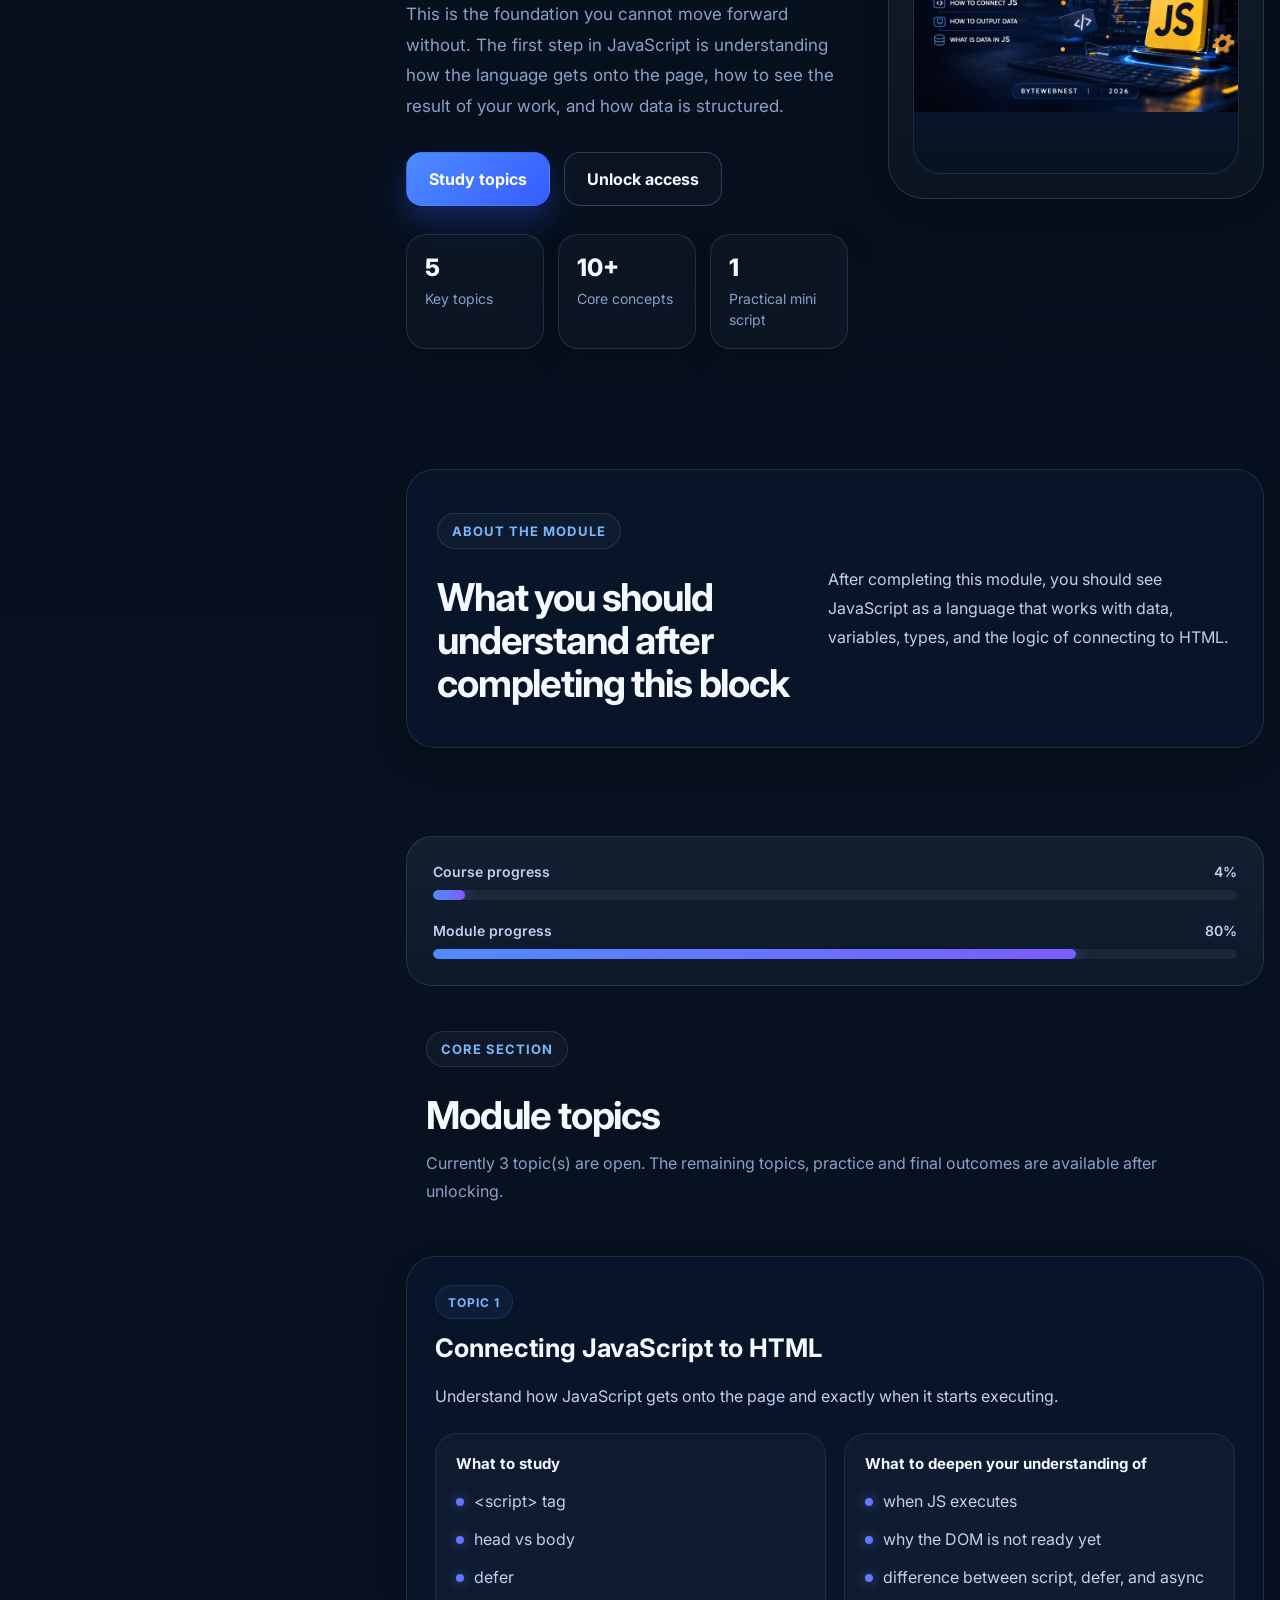
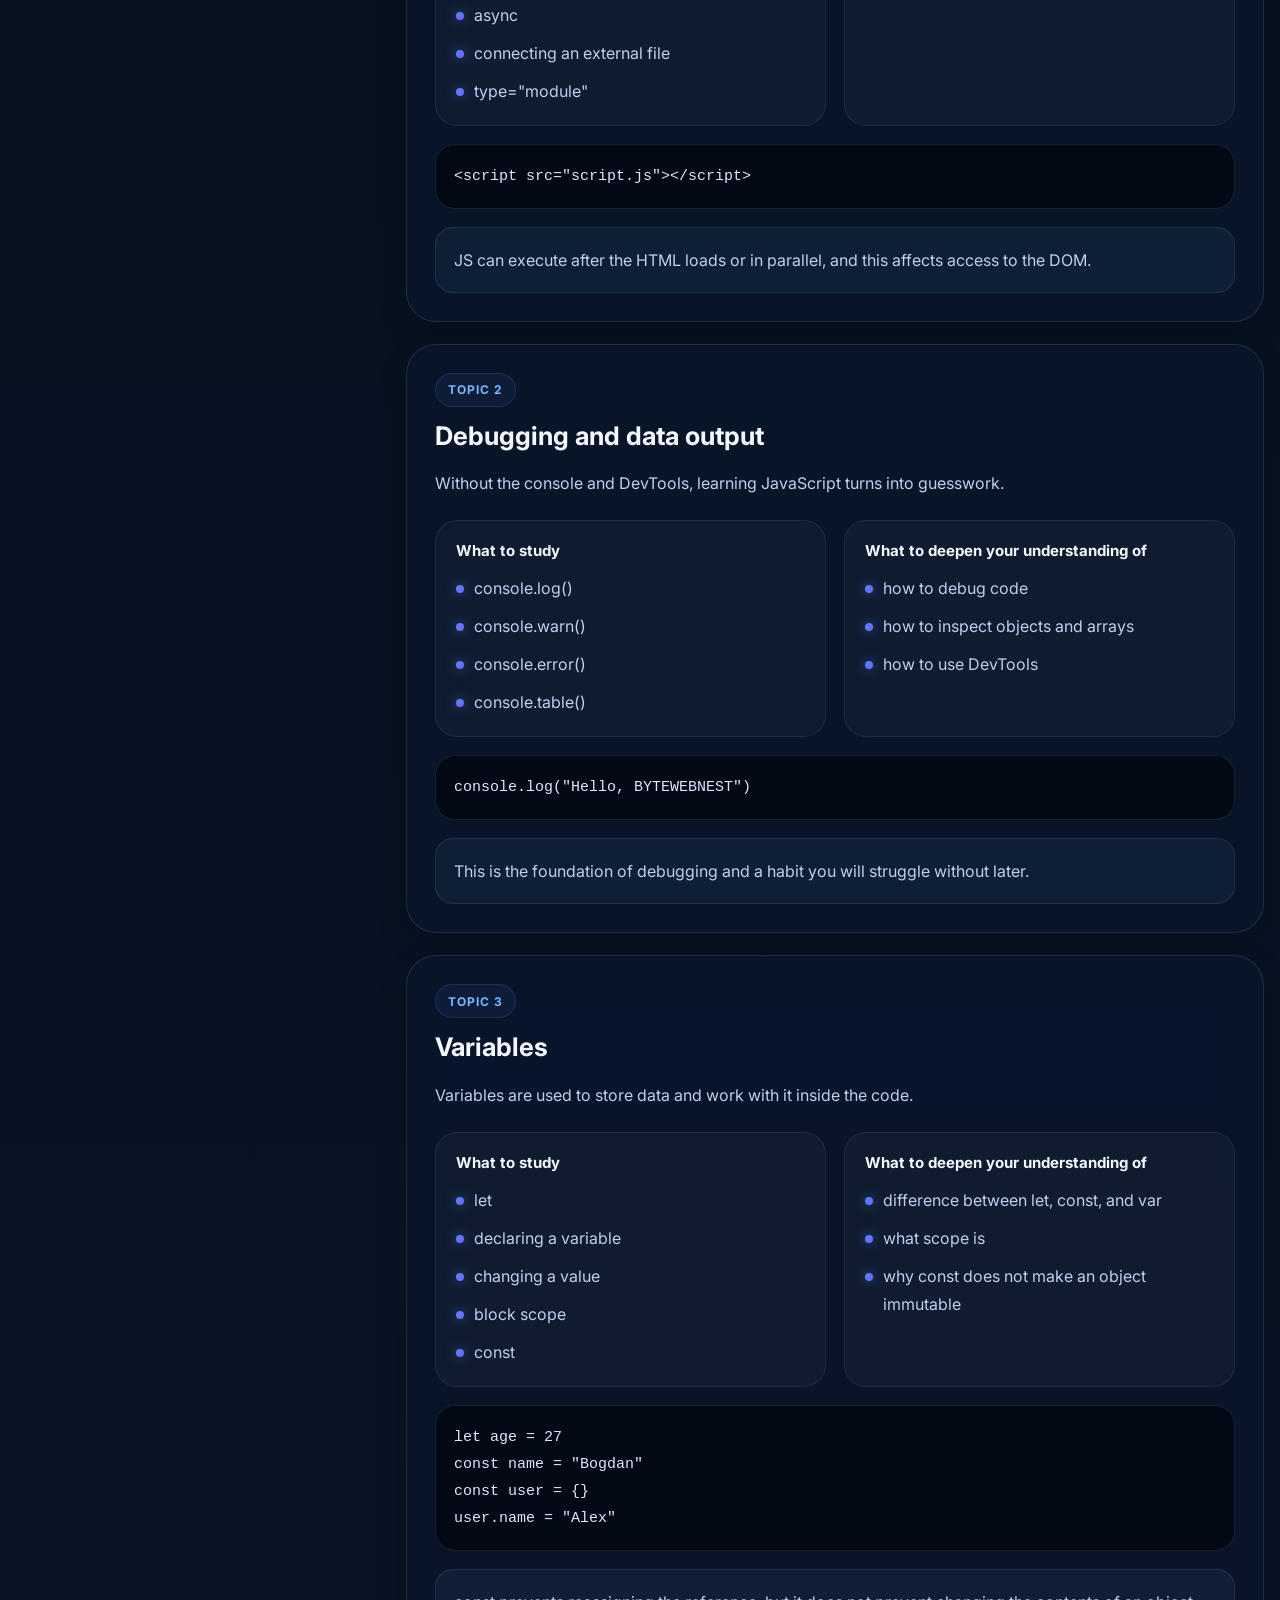
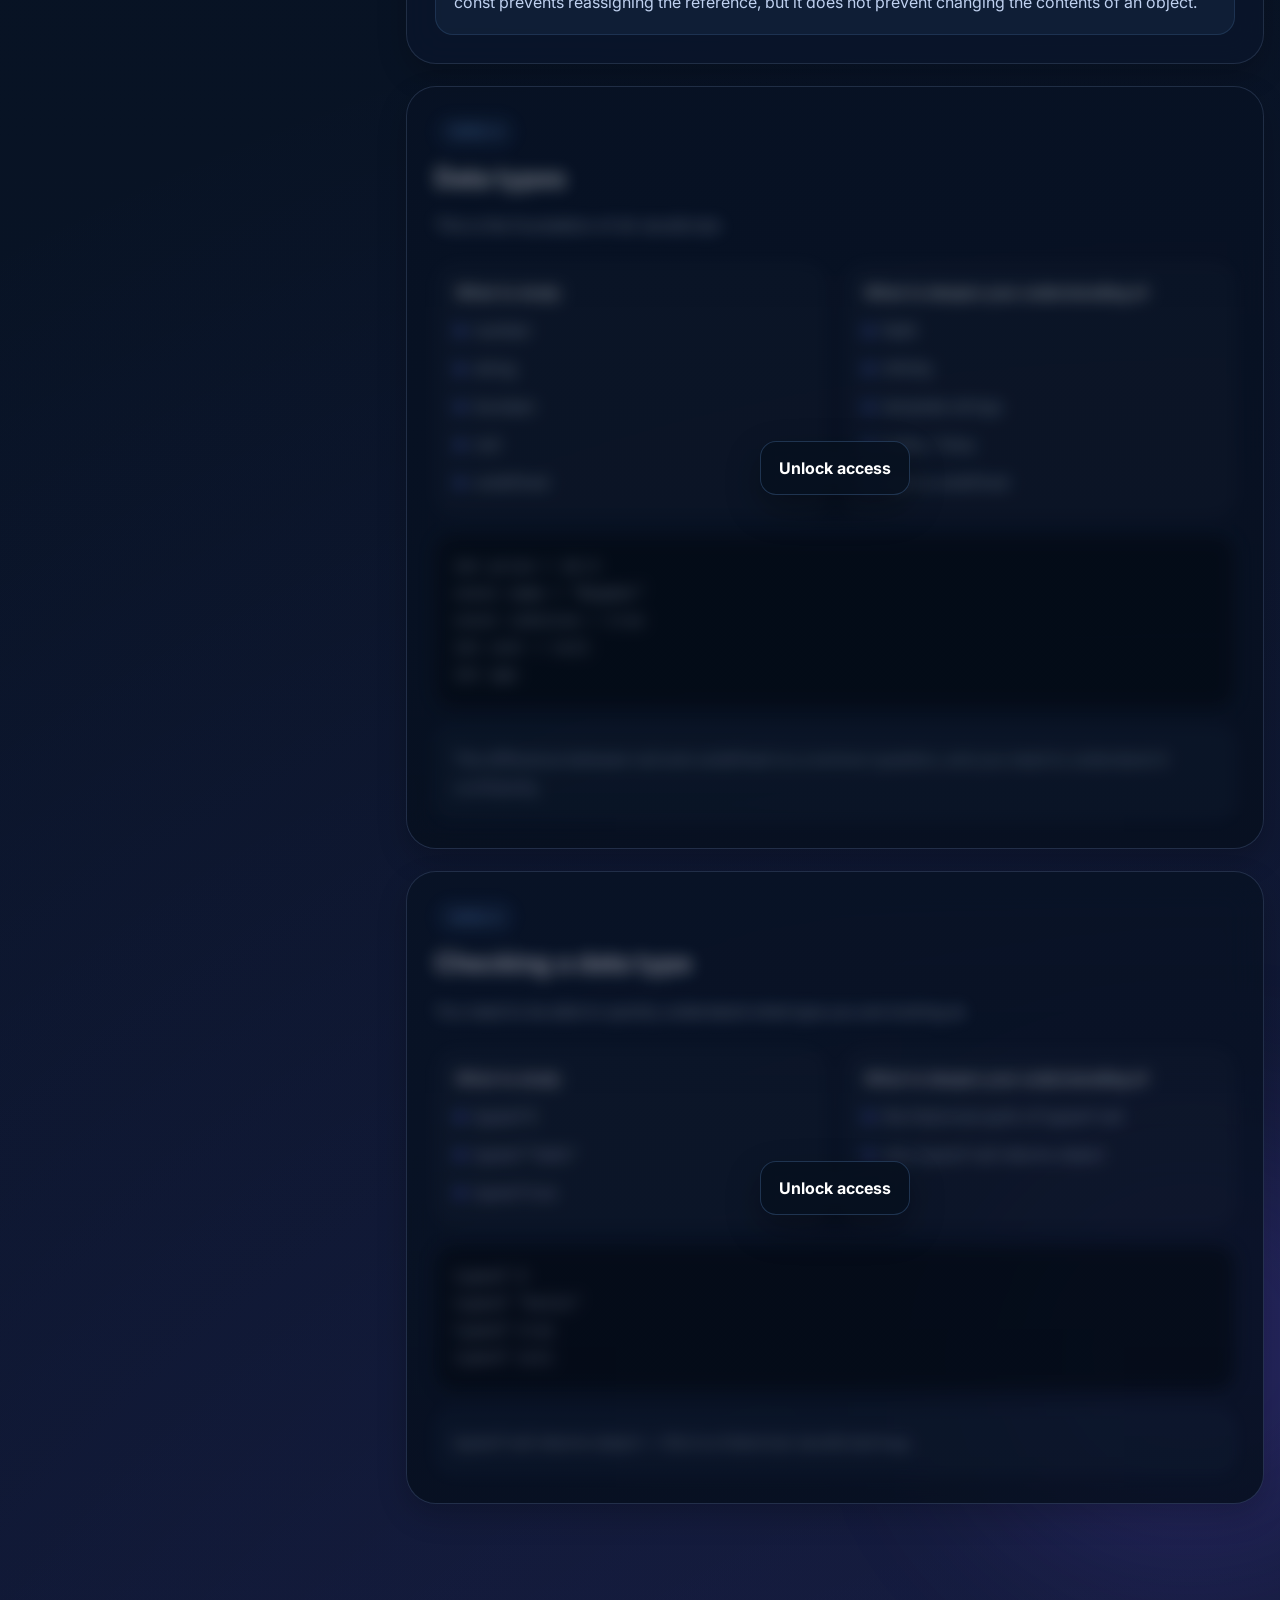
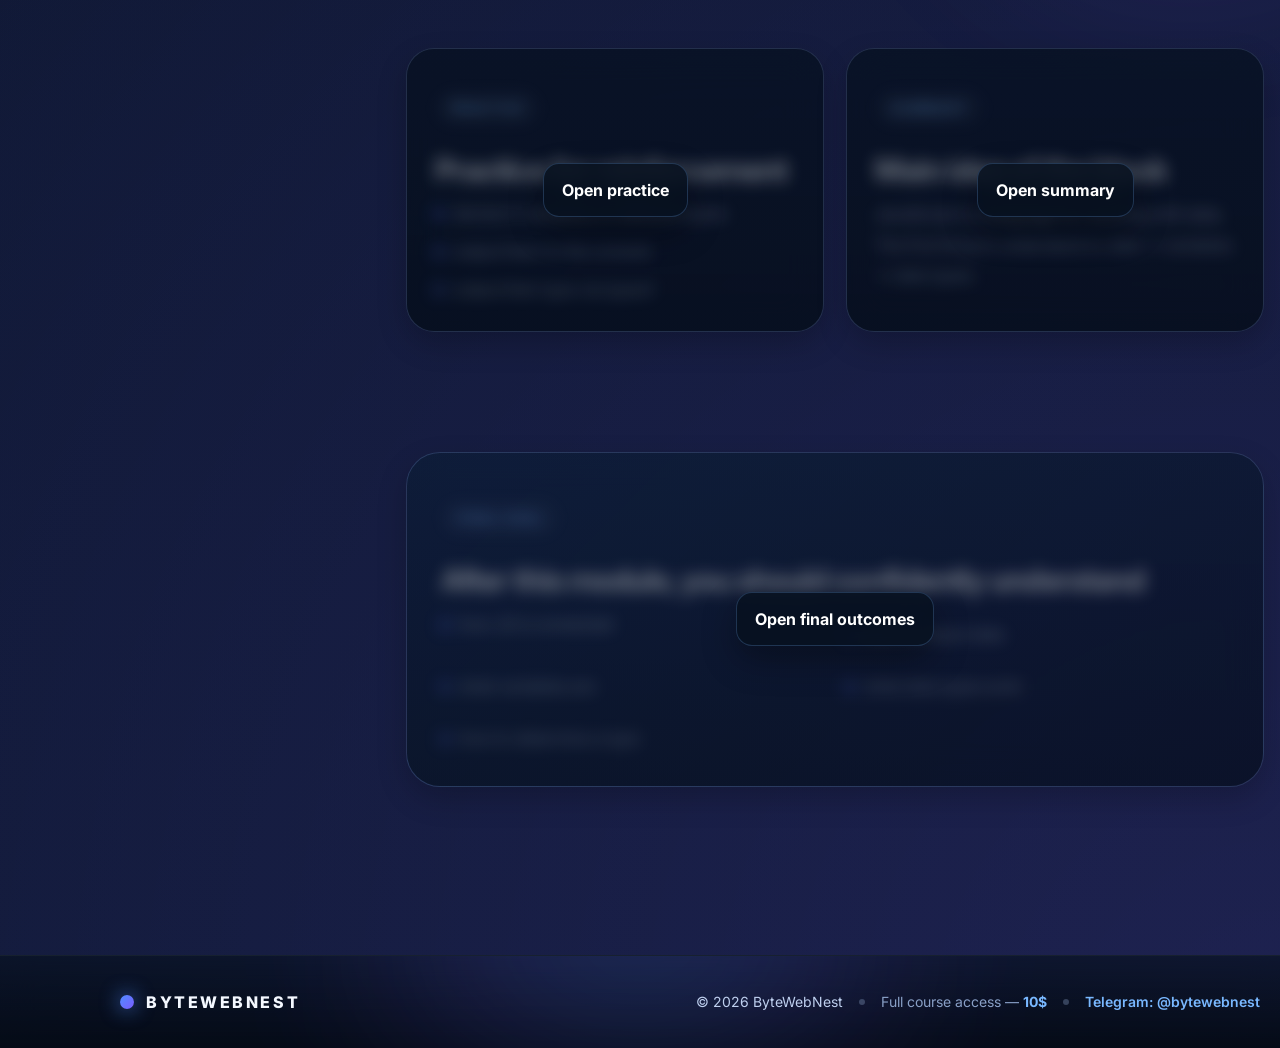
==== commit e4067268: "Обновил пути к картинкам" ====
--- a/index.html
+++ b/index.html
@@ -1,31 +1,37 @@
 <!DOCTYPE html>
-<html lang="ru">
-
+<html lang="en">
 <head>
     <meta charset="UTF-8" />
     <meta name="viewport" content="width=device-width, initial-scale=1.0" />
-    <title>BYTEWEBNEST — Карта развития разработчика</title>
-    <meta name="description"
-        content="BYTEWEBNEST — современная карта развития разработчика с уровнями, модулями, темами и системой разблокировки доступа." />
+
+    <title>BYTEWEBNEST — Developer Roadmap</title>
+
+    <meta name="description" content="BYTEWEBNEST is a modern developer roadmap with levels, modules, topics, and an access unlock system." />
     <meta name="robots" content="index, follow" />
     <meta name="keywords"
         content="web development roadmap, frontend roadmap, javascript course, html css javascript learning, programming course, bytewebnest" />
     <meta name="author" content="BYTEWEBNEST" />
 
+    <link rel="canonical" href="https://admin-bytewebnest.github.io/bytewebnest-roadmap/" />
+    <link rel="alternate" hreflang="en" href="https://admin-bytewebnest.github.io/bytewebnest-roadmap/" />
+    <link rel="alternate" hreflang="uk" href="https://admin-bytewebnest.github.io/bytewebnest-roadmap/uk/" />
+    <link rel="alternate" hreflang="ru" href="https://admin-bytewebnest.github.io/bytewebnest-roadmap/ru/" />
+    <link rel="alternate" hreflang="x-default" href="https://admin-bytewebnest.github.io/bytewebnest-roadmap/" />
+
     <meta property="og:type" content="website" />
-    <meta property="og:title" content="BYTEWEBNEST — Карта развития разработчика" />
-    <meta property="og:description"
-        content="Интерактивная карта обучения веб-разработке. Изучай темы по модулям, закрепляй знания практикой и развивайся системно — от Starter до Senior." />
-    <meta property="og:image" content="images/banner.png" />
+    <meta property="og:title" content="BYTEWEBNEST — Developer Roadmap" />
+    <meta property="og:description" content="An interactive roadmap for learning web development. Study topics by module, reinforce them with practice, and grow systematically from Starter to Senior." />
+    <meta property="og:url" content="https://admin-bytewebnest.github.io/bytewebnest-roadmap/" />
+    <meta property="og:image" content="https://admin-bytewebnest.github.io/bytewebnest-roadmap/images/banner-en.png" />
     <meta property="og:image:width" content="1200" />
     <meta property="og:image:height" content="630" />
     <meta property="og:site_name" content="BYTEWEBNEST" />
 
     <meta name="twitter:card" content="summary_large_image" />
-    <meta name="twitter:title" content="BYTEWEBNEST — Карта развития разработчика" />
-    <meta name="twitter:description"
-        content="Структурированная система обучения веб-разработке: модули, темы, практика и удобная карта роста." />
-    <meta name="twitter:image" content="images/banner.png" />
+    <meta name="twitter:title" content="BYTEWEBNEST — Developer Roadmap" />
+    <meta name="twitter:description" content="A structured web development learning system: modules, topics, practice, and a clear growth roadmap." />
+    <meta name="twitter:image" content="https://admin-bytewebnest.github.io/bytewebnest-roadmap/images/banner-en.png" />
+
     <meta name="google-site-verification" content="7pROx1uurNSbZeshE8SLKOdenUpNWATXKgvbWa6KHbE" />
 
     <link rel="icon" type="image/png" sizes="32x32" href="images/favicon.png" />
@@ -36,20 +42,17 @@
     <link rel="preconnect" href="https://fonts.gstatic.com" crossorigin />
     <link href="https://fonts.googleapis.com/css2?family=Inter:wght@400;500;600;700;800&display=swap"
         rel="stylesheet" />
+
     <link rel="stylesheet" href="css/style.css" />
     <link rel="stylesheet" href="css/bytewebnest_sidebar_fix_mobile_safe.css" />
-    
+
     <script type="application/ld+json">
 {
  "@context": "https://schema.org",
- "@type": "Course",
- "name": "JavaScript Roadmap",
- "description": "Interactive roadmap for learning JavaScript and front-end development step by step.",
- "provider": {
-   "@type": "Organization",
-   "name": "ByteWebNest",
-   "sameAs": "https://github.com/admin-bytewebnest"
- }
+ "@type": "WebSite",
+ "name": "BYTEWEBNEST",
+ "url": "https://admin-bytewebnest.github.io/bytewebnest-roadmap/",
+ "description": "BYTEWEBNEST is an interactive web developer roadmap covering HTML, CSS, JavaScript, and React."
 }
 </script>
 </head>
@@ -60,24 +63,30 @@
         <div class="bg-blur bg-blur--bottom"></div>
 
         <header class="header">
-            <div class="container header__container">
-                <a href="#" class="logo" aria-label="BYTEWEBNEST">
-                    <span class="logo__mark"></span>
-                    <span class="logo__text">BYTEWEBNEST</span>
-                </a>
-
-                <nav class="header__nav">
-                    <a href="#overview" class="header__link" id="moduleViewLink">Обзор</a>
-                    <a href="#map" class="header__link" id="mapViewLink">Карта</a>
-                    <a href="#topics" class="header__link" id="topicsViewLink">Темы</a>
-                    <a href="#practice" class="header__link" id="practiceViewLink">Практика</a>
-                </nav>
-
-                <button class="header__menu-btn" id="sidebarOpenBtn" type="button" aria-label="Открыть программу">
-                    Программа
-                </button>
-            </div>
-        </header>
+    <div class="container header__container">
+        <a href="./index.html" class="logo" aria-label="BYTEWEBNEST">
+            <span class="logo__mark"></span>
+            <span class="logo__text">BYTEWEBNEST</span>
+        </a>
+
+        <nav class="header__nav">
+            <a href="#overview" class="header__link" id="moduleViewLink">Overview</a>
+            <a href="#map" class="header__link" id="mapViewLink">Map</a>
+            <a href="#topics" class="header__link" id="topicsViewLink">Topics</a>
+            <a href="#practice" class="header__link" id="practiceViewLink">Practice</a>
+        </nav>
+
+        <div class="lang-switcher" aria-label="Language switcher">
+            <a href="./index.html" class="lang-switcher__link lang-switcher__link--active" lang="en">EN</a>
+            <a href="./uk/index.html" class="lang-switcher__link" lang="uk">UA</a>
+            <a href="./ru/index.html" class="lang-switcher__link" lang="ru">RU</a>
+        </div>
+
+        <button class="header__menu-btn" id="sidebarOpenBtn" type="button" aria-label="Open program">
+            Program
+        </button>
+    </div>
+</header>
 
         <main class="layout">
             <aside class="sidebar" id="sidebar">
@@ -89,32 +98,32 @@
                             <span class="sidebar__brand-dot"></span>
                             <div>
                                 <span class="sidebar__brand-text">BYTEWEBNEST</span>
-                                <span class="sidebar__brand-subtext">Программа обучения</span>
-                            </div>
-                        </div>
-
-                        <button class="sidebar__close" id="sidebarCloseBtn" type="button" aria-label="Закрыть меню">
+                                <span class="sidebar__brand-subtext">Learning program</span>
+                            </div>
+                        </div>
+
+                        <button class="sidebar__close" id="sidebarCloseBtn" type="button" aria-label="Close menu">
                             ×
                         </button>
                     </div>
 
                     <div class="sidebar__inner">
                         <div class="sidebar-block sidebar-block--tracks">
-                            <p class="sidebar-block__label">Уровни</p>
+                            <p class="sidebar-block__label">Levels</p>
                             <div class="track-nav" id="trackNav"></div>
                         </div>
 
                         <div class="sidebar-block sidebar-block--modules">
-                            <p class="sidebar-block__label">Модули уровня</p>
+                            <p class="sidebar-block__label">Level modules</p>
                             <div class="module-nav" id="moduleNav"></div>
                             <div class="sidebar-empty" id="moduleEmptyState"></div>
                         </div>
 
                         <div class="sidebar-block sidebar-block--topics">
                             <div class="sidebar-block__head">
-                                <p class="sidebar-block__label">Содержание модуля</p>
+                                <p class="sidebar-block__label">Module contents</p>
                                 <button class="sidebar-block__toggle" id="topicsToggle" type="button">
-                                    Свернуть
+                                    Collapse
                                 </button>
                             </div>
 
@@ -133,39 +142,38 @@
                             <div class="landing__content">
                                 <p class="section-label">BYTEWEBNEST</p>
                                 <h1 class="landing__title">
-                                    Карта развития
-                                    <span>веб-разработчика</span>
+                                    Roadmap for
+                                    <span>web developers</span>
                                 </h1>
 
                                 <p class="landing__text">
-                                    Структурированная система обучения, которая помогает изучать веб-разработку
-                                    поэтапно: от фундаментальных тем до уверенной практики и роста по уровням.
+                                    A structured learning system that helps you study web development step by step: from fundamental topics to confident practice and growth across levels.
                                 </p>
 
                                 <div class="landing__actions">
-                                    <a href="#overview" class="btn btn--primary">Начать обучение</a>
-                                    <a href="#map" class="btn btn--secondary" id="landingMapLink">Открыть карту</a>
+                                    <a href="#overview" class="btn btn--primary">Start learning</a>
+                                    <a href="#map" class="btn btn--secondary" id="landingMapLink">Open map</a>
                                 </div>
 
                                 <ul class="landing__stats">
                                     <li>
                                         <strong>10+</strong>
-                                        <span>готовых модулей</span>
+                                        <span>ready modules</span>
                                     </li>
                                     <li>
                                         <strong>4</strong>
-                                        <span>уровня развития</span>
+                                        <span>development levels</span>
                                     </li>
                                     <li>
                                         <strong>10$</strong>
-                                        <span>полный доступ</span>
+                                        <span>full access</span>
                                     </li>
                                 </ul>
                             </div>
 
                             <div class="landing__visual">
                                 <div class="landing__visual-card">
-                                    <img src="images/banner.png" alt="BYTEWEBNEST roadmap preview"
+                                    <img src="images/banner-en.png" alt="BYTEWEBNEST roadmap preview"
                                         class="landing__image" />
                                 </div>
                             </div>
@@ -176,44 +184,39 @@
                 <section class="benefits section section--compact">
                     <div class="container">
                         <div class="section-head fade-up">
-                            <p class="section-label">Что внутри</p>
-                            <h2 class="section-title">Не просто статьи, а система обучения</h2>
+                            <p class="section-label">What’s inside</p>
+                            <h2 class="section-title">Not just articles, but a learning system</h2>
                             <p class="section-subtitle">
-                                BYTEWEBNEST помогает изучать разработку без хаоса: последовательно, с практикой и
-                                понятной логикой роста.
+                                BYTEWEBNEST helps you study development without chaos: consistently, with practice, and with a clear growth logic.
                             </p>
                         </div>
 
                         <div class="benefits__grid">
                             <article class="benefit-card fade-up">
-                                <h3 class="benefit-card__title">Пошаговая структура</h3>
+                                <h3 class="benefit-card__title">Step-by-step structure</h3>
                                 <p class="benefit-card__text">
-                                    Темы расположены по уровням сложности, чтобы ты понимал, что изучать сейчас и что
-                                    будет следующим шагом.
+                                    Topics are arranged by difficulty level so you always understand what to study now and what your next step will be.
                                 </p>
                             </article>
 
                             <article class="benefit-card fade-up">
-                                <h3 class="benefit-card__title">Практика после модулей</h3>
+                                <h3 class="benefit-card__title">Practice after modules</h3>
                                 <p class="benefit-card__text">
-                                    В каждом блоке есть закрепление материала, чтобы знания переходили из теории в
-                                    реальные навыки.
+                                    Each block includes reinforcement so knowledge moves from theory into real skills.
                                 </p>
                             </article>
 
                             <article class="benefit-card fade-up">
-                                <h3 class="benefit-card__title">Карта развития</h3>
+                                <h3 class="benefit-card__title">Growth roadmap</h3>
                                 <p class="benefit-card__text">
-                                    От Starter до Senior — ты видишь не только текущий модуль, но и всю дорогу роста
-                                    разработчика.
+                                    From Starter to Senior, you see not only the current module but the entire path of a developer’s growth.
                                 </p>
                             </article>
 
                             <article class="benefit-card fade-up">
-                                <h3 class="benefit-card__title">Будущие обновления</h3>
+                                <h3 class="benefit-card__title">Future updates</h3>
                                 <p class="benefit-card__text">
-                                    После открытия доступа ты получаешь не только текущий контент, но и новые модули,
-                                    которые будут добавляться дальше.
+                                    After unlocking access, you get not only the current content but also new modules that will be added later.
                                 </p>
                             </article>
                         </div>
@@ -223,43 +226,40 @@
                 <section class="levels section section--compact">
                     <div class="container">
                         <div class="section-head fade-up">
-                            <p class="section-label">Уровни</p>
-                            <h2 class="section-title">Обучение разбито на 4 этапа развития</h2>
+                            <p class="section-label">Levels</p>
+                            <h2 class="section-title">Learning is divided into 4 development stages</h2>
                         </div>
 
                         <div class="levels__grid">
                             <article class="level-card fade-up">
                                 <span class="level-card__badge">Starter</span>
-                                <h3 class="level-card__title">Старт в разработке</h3>
+                                <h3 class="level-card__title">Getting started in development</h3>
                                 <p class="level-card__text">
-                                    Основы JavaScript, логика, циклы, функции, массивы, объекты и первые шаги в DOM.
+                                    JavaScript fundamentals, logic, loops, functions, arrays, objects, and first steps in the DOM.
                                 </p>
                             </article>
 
                             <article class="level-card fade-up">
                                 <span class="level-card__badge">Junior</span>
-                                <h3 class="level-card__title">Уверенная база</h3>
+                                <h3 class="level-card__title">Confident foundation</h3>
                                 <p class="level-card__text">
-                                    Прикладная логика, интерфейсы, данные, API и переход от учебных примеров к реальным
-                                    задачам.
+                                    Applied logic, interfaces, data, APIs, and the transition from training examples to real tasks.
                                 </p>
                             </article>
 
                             <article class="level-card fade-up">
                                 <span class="level-card__badge">Middle</span>
-                                <h3 class="level-card__title">Прикладная разработка</h3>
+                                <h3 class="level-card__title">Applied development</h3>
                                 <p class="level-card__text">
-                                    Архитектура, асинхронность, структура приложений и зрелый подход к работе с
-                                    проектами.
+                                    Architecture, asynchrony, application structure, and a mature approach to project work.
                                 </p>
                             </article>
 
                             <article class="level-card fade-up">
                                 <span class="level-card__badge">Senior</span>
-                                <h3 class="level-card__title">Системное мышление</h3>
+                                <h3 class="level-card__title">Systems thinking</h3>
                                 <p class="level-card__text">
-                                    Понимание платформы, оптимизация, проектирование и более глубокий взгляд на
-                                    разработку.
+                                    Understanding the platform, optimization, design, and a deeper view of development.
                                 </p>
                             </article>
                         </div>
@@ -270,24 +270,23 @@
                     <div class="container">
                         <div class="premium-cta__box final-box fade-up">
                             <div class="premium-cta__content">
-                                <p class="section-label">Полный доступ</p>
-                                <h2 class="section-title">Открой весь курс и будущие обновления</h2>
+                                <p class="section-label">Full access</p>
+                                <h2 class="section-title">Unlock the entire course and future updates</h2>
                                 <p class="premium-cta__text">
-                                    Полный доступ открывает все модули, скрытые темы, практику, итоговые результаты и
-                                    будущие разделы курса.
+                                    Full access unlocks all modules, hidden topics, practice, final outcomes, and future course sections.
                                 </p>
 
                                 <ul class="premium-cta__list">
-                                    <li>весь текущий контент курса</li>
-                                    <li>открытие практики и итогов</li>
-                                    <li>доступ к следующим модулям</li>
-                                    <li>обновления и новые разделы</li>
+                                    <li>all current course content</li>
+                                    <li>practice and final outcomes unlocked</li>
+                                    <li>access to upcoming modules</li>
+                                    <li>updates and new sections</li>
                                 </ul>
                             </div>
 
                             <div class="premium-cta__side">
                                 <div class="premium-cta__price">10$</div>
-                                <p class="premium-cta__note">Для получения доступа напиши в Telegram</p>
+                                <p class="premium-cta__note">To get access, message us on Telegram</p>
                                 <a href="https://t.me/bytewebnest" target="_blank" rel="noopener noreferrer"
                                     class="btn btn--primary">
                                     @bytewebnest
@@ -300,18 +299,16 @@
                 <section class="map-page section" id="mapPage" hidden>
                     <div class="container">
                         <div class="section-head fade-up">
-                            <p class="section-label">Карта обучения</p>
-                            <h2 class="section-title">Дерево развития курса</h2>
+                            <p class="section-label">Learning map</p>
+                            <h2 class="section-title">Course development tree</h2>
                             <p class="section-subtitle">
-                                Здесь будет отображаться удобная визуальная карта веток обучения. Пока раздел находится
-                                в разработке.
+                                A convenient visual map of learning branches will be displayed here. This section is currently in development.
                             </p>
                         </div>
 
                         <div class="map-page__content final-box fade-up" id="mapPageContent">
                             <div class="map-page__loading">
-                                Карта обучения сейчас в разработке. Скоро здесь появится визуальная структура всех
-                                уровней и модулей.
+                                The learning map is currently in development. A visual structure of all levels and modules will appear here soon.
                             </div>
                         </div>
                     </div>
@@ -323,18 +320,18 @@
                             <div class="hero__content">
                                 <div class="eyebrow" id="trackBadge">BYTEWEBNEST ROADMAP</div>
 
-                                <h1 class="hero__title" id="moduleTitle">Загрузка модуля...</h1>
-
-                                <p class="hero__goal" id="moduleGoal">Подготовка контента...</p>
+                                <h1 class="hero__title" id="moduleTitle">Loading module...</h1>
+
+                                <p class="hero__goal" id="moduleGoal">Preparing content...</p>
 
                                 <p class="hero__description" id="moduleDescription">
-                                    Здесь появится описание модуля.
+                                    The module description will appear here.
                                 </p>
 
                                 <div class="hero__actions">
-                                    <a href="#topics" class="btn btn--primary">Изучить темы</a>
+                                    <a href="#topics" class="btn btn--primary">Study topics</a>
                                     <button class="btn btn--secondary" id="unlockButton" type="button">
-                                        Разблокировать доступ
+                                        Unlock access
                                     </button>
                                 </div>
 
@@ -344,13 +341,13 @@
                             <div class="hero__visual">
                                 <div class="hero-card">
                                     <div class="hero-card__top">
-                                        <span class="hero-card__badge" id="heroBadge">Модуль</span>
+                                        <span class="hero-card__badge" id="heroBadge">Module</span>
                                         <span class="hero-card__dot"></span>
                                     </div>
 
                                     <div class="hero-card__image-wrap">
                                         <img id="moduleImage" class="hero-card__image" src="images/module-1.png"
-                                            alt="Изображение модуля" />
+                                            alt="Module image" />
                                     </div>
                                 </div>
                             </div>
@@ -361,13 +358,13 @@
                         <div class="container">
                             <div class="panel panel--intro">
                                 <div class="panel__left">
-                                    <p class="section-label">О модуле</p>
-                                    <h2 class="section-title">Что ты должен понять после прохождения блока</h2>
+                                    <p class="section-label">About the module</p>
+                                    <h2 class="section-title">What you should understand after completing this block</h2>
                                 </div>
 
                                 <div class="panel__right">
                                     <p class="panel__text" id="moduleSummary">
-                                        Здесь будет отображаться ключевой смысл модуля.
+                                        The key idea of the module will appear here.
                                     </p>
                                 </div>
                             </div>
@@ -415,10 +412,10 @@
                     <section class="section" id="topics">
                         <div class="container">
                             <div class="section-head">
-                                <p class="section-label">Основная часть</p>
-                                <h2 class="section-title">Темы модуля</h2>
+                                <p class="section-label">Core section</p>
+                                <h2 class="section-title">Module topics</h2>
                                 <p class="section-subtitle" id="sectionSubtitle">
-                                    Темы и содержание подгружаются автоматически из JSON.
+                                    Topics and content are loaded automatically from JSON.
                                 </p>
                             </div>
 
@@ -431,28 +428,28 @@
                             <div class="practice-grid">
                                 <article class="glass-card lockable-card" id="practiceCard">
                                     <div class="lockable-card__content">
-                                        <p class="section-label">Практика</p>
-                                        <h2 class="section-title section-title--sm">Практика для закрепления</h2>
+                                        <p class="section-label">Practice</p>
+                                        <h2 class="section-title section-title--sm">Practice for reinforcement</h2>
                                         <ol class="steps" id="practiceList"></ol>
                                     </div>
 
                                     <div class="lockable-card__overlay">
                                         <button class="lockable-card__overlay-btn" type="button">
-                                            Открыть практику
+                                            Open practice
                                         </button>
                                     </div>
                                 </article>
 
                                 <article class="glass-card lockable-card" id="thoughtCard">
                                     <div class="lockable-card__content">
-                                        <p class="section-label">Итог</p>
-                                        <h2 class="section-title section-title--sm">Главная мысль блока</h2>
+                                        <p class="section-label">Summary</p>
+                                        <h2 class="section-title section-title--sm">Main idea of the block</h2>
                                         <p class="final-thought" id="finalThought"></p>
                                     </div>
 
                                     <div class="lockable-card__overlay">
                                         <button class="lockable-card__overlay-btn" type="button">
-                                            Открыть итог
+                                            Open summary
                                         </button>
                                     </div>
                                 </article>
@@ -465,16 +462,15 @@
                             <article class="final-box lockable-card" id="outcomesCard">
                                 <div class="lockable-card__content">
                                     <div class="final-box__content">
-                                        <p class="section-label">Финальная цель</p>
-                                        <h2 class="section-title section-title--sm">После этого модуля ты должен
-                                            уверенно понимать</h2>
+                                        <p class="section-label">Final goal</p>
+                                        <h2 class="section-title section-title--sm">After this module, you should confidently understand</h2>
                                         <ul class="check-list" id="outcomesList"></ul>
                                     </div>
                                 </div>
 
                                 <div class="lockable-card__overlay">
                                     <button class="lockable-card__overlay-btn" type="button">
-                                        Открыть итоговые результаты
+                                        Open final outcomes
                                     </button>
                                 </div>
                             </article>
@@ -489,7 +485,7 @@
         <div class="modal__overlay" data-close-modal></div>
 
         <div class="modal__dialog" role="dialog" aria-modal="true" aria-labelledby="unlockModalTitle">
-            <button class="modal__close" id="modalCloseBtn" type="button" aria-label="Закрыть окно">
+            <button class="modal__close" id="modalCloseBtn" type="button" aria-label="Close window">
                 ×
             </button>
 
@@ -499,48 +495,44 @@
                 </div>
             </div>
 
-            <p class="modal__eyebrow">Полный доступ к обучению</p>
-            <h2 class="modal__title" id="unlockModalTitle">Разблокировать все модули</h2>
+            <p class="modal__eyebrow">Full access to learning</p>
+            <h2 class="modal__title" id="unlockModalTitle">Unlock all modules</h2>
 
             <p class="modal__text">
-                Мы закрыли часть контента, чтобы поддержать авторов, которые собирают материал,
-                выстраивают его в правильной хронологии и делают изучение удобным — от темы к теме,
-                без путаницы и хаоса.
+                We closed part of the content to support the authors who collect the material, arrange it in the right chronology, and make learning convenient — from topic to topic, without confusion or chaos.
             </p>
 
             <div class="modal__promo">
                 <p class="modal__promo-text">
-                    В каждом модуле информация распределена последовательно: сначала основа, затем
-                    важные акценты, а в конце — практика для закрепления. Полный доступ открывает не
-                    только все текущие материалы, но и будущие обновления.
+                    In each module, information is structured sequentially: first the foundation, then the important accents, and finally practice for reinforcement. Full access unlocks not only all current materials, but also future updates.
                 </p>
 
                 <div class="modal__price-box">
-                    <span class="modal__price-label">Стоимость полного доступа</span>
+                    <span class="modal__price-label">Full access price</span>
                     <strong class="modal__price-value">10$</strong>
                 </div>
 
                 <ul class="modal__benefits">
-                    <li>безграничный доступ ко всем модулям</li>
-                    <li>открытие всей скрытой теории, практики и итогов</li>
-                    <li>обновления на следующие модули</li>
-                    <li>доступ к дополнительным разделам, которые скоро станут доступны</li>
+                    <li>unlimited access to all modules</li>
+                    <li>unlocking all hidden theory, practice, and outcomes</li>
+                    <li>updates for upcoming modules</li>
+                    <li>access to additional sections that will become available soon</li>
                 </ul>
 
                 <p class="modal__contact">
-                    Telegram для связи:
+                    Telegram for contact:
                     <a href="https://t.me/bytewebnest" target="_blank" rel="noopener noreferrer">@bytewebnest</a>
                 </p>
             </div>
 
             <form class="modal__form" id="unlockForm">
-                <label class="modal__label" for="unlockCodeInput">Код доступа</label>
+                <label class="modal__label" for="unlockCodeInput">Access code</label>
                 <input class="modal__input" id="unlockCodeInput" type="password" inputmode="text" autocomplete="off"
-                    placeholder="Введите код" />
+                    placeholder="Enter code" />
                 <p class="modal__message" id="unlockMessage"></p>
 
                 <button class="btn btn--primary modal__submit" type="submit">
-                    Разблокировать
+                    Unlock
                 </button>
             </form>
         </div>
@@ -599,4 +591,4 @@
     <script src="js/app.js" defer></script>
 </body>
 
-</html>+</html>
--- a/css/bytewebnest_sidebar_fix_mobile_safe.css
+++ b/css/bytewebnest_sidebar_fix_mobile_safe.css
@@ -130,3 +130,117 @@
     overflow: hidden;
   }
 }
+
+
+
+/*Новые стили для header*/
+.lang-switcher {
+  display: inline-flex;
+  align-items: center;
+  gap: 6px;
+  padding: 6px;
+  border: 1px solid rgba(137, 160, 199, 0.16);
+  border-radius: 999px;
+  background:
+    linear-gradient(180deg, rgba(255, 255, 255, 0.05), rgba(255, 255, 255, 0.02));
+  box-shadow:
+    inset 0 1px 0 rgba(255, 255, 255, 0.04),
+    0 10px 24px rgba(0, 0, 0, 0.16);
+  flex-shrink: 0;
+}
+
+.lang-switcher__link {
+  min-width: 52px;
+  min-height: 40px;
+  padding: 10px 14px;
+  border-radius: 999px;
+  display: inline-flex;
+  align-items: center;
+  justify-content: center;
+  color: var(--text-soft);
+  font-size: 13px;
+  font-weight: 800;
+  letter-spacing: 0.08em;
+  text-transform: uppercase;
+  line-height: 1;
+  transition: var(--transition);
+}
+
+.lang-switcher__link:hover {
+  background: rgba(79, 140, 255, 0.1);
+  color: var(--text);
+}
+
+.lang-switcher__link--active {
+  background: linear-gradient(135deg, rgba(79, 140, 255, 0.22), rgba(80, 200, 255, 0.16));
+  border: 1px solid rgba(79, 140, 255, 0.3);
+  color: #ffffff;
+  box-shadow:
+    0 0 0 1px rgba(79, 140, 255, 0.1),
+    0 8px 20px rgba(36, 87, 184, 0.22);
+}
+
+/*Адаптив для мобильных устройств*/
+@media (max-width: 1100px) {
+  .header__container {
+    gap: 12px;
+  }
+
+  .logo__text {
+    font-size: 20px;
+    letter-spacing: 0.12em;
+  }
+
+  .lang-switcher__link {
+    min-width: 46px;
+    min-height: 38px;
+    padding: 9px 12px;
+    font-size: 12px;
+  }
+}
+
+@media (max-width: 860px) {
+  .header__nav {
+    display: none;
+  }
+
+  .header__menu-btn {
+    display: inline-flex;
+    align-items: center;
+    justify-content: center;
+  }
+
+  .header__container {
+    min-height: 72px;
+  }
+
+  .lang-switcher {
+    margin-left: auto;
+  }
+}
+
+@media (max-width: 560px) {
+  .logo__text {
+    font-size: 16px;
+    letter-spacing: 0.08em;
+  }
+
+  .lang-switcher {
+    padding: 4px;
+    gap: 4px;
+  }
+
+  .lang-switcher__link {
+    min-width: 42px;
+    min-height: 36px;
+    padding: 8px 10px;
+    font-size: 11px;
+  }
+
+  .header__menu-btn {
+    min-height: 42px;
+    padding: 8px 12px;
+    border-radius: 12px;
+    font-size: 14px;
+  }
+}
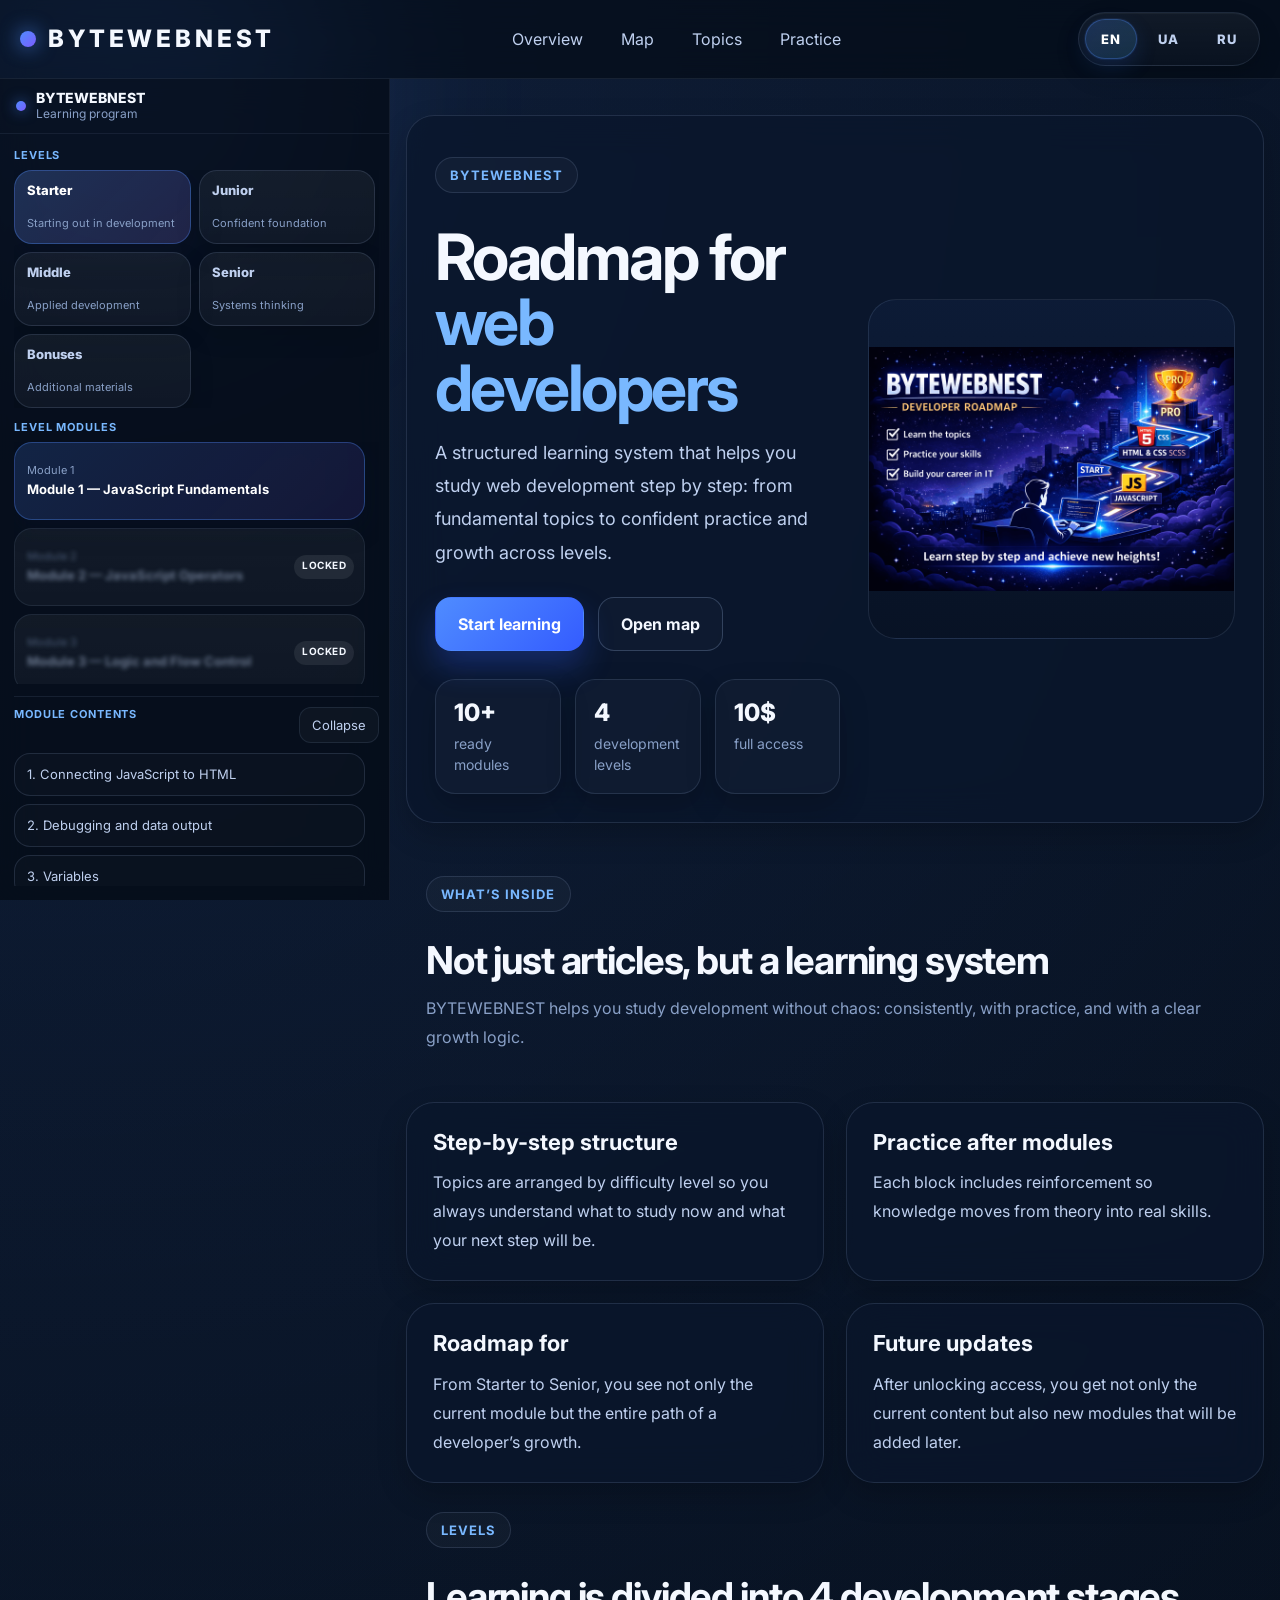
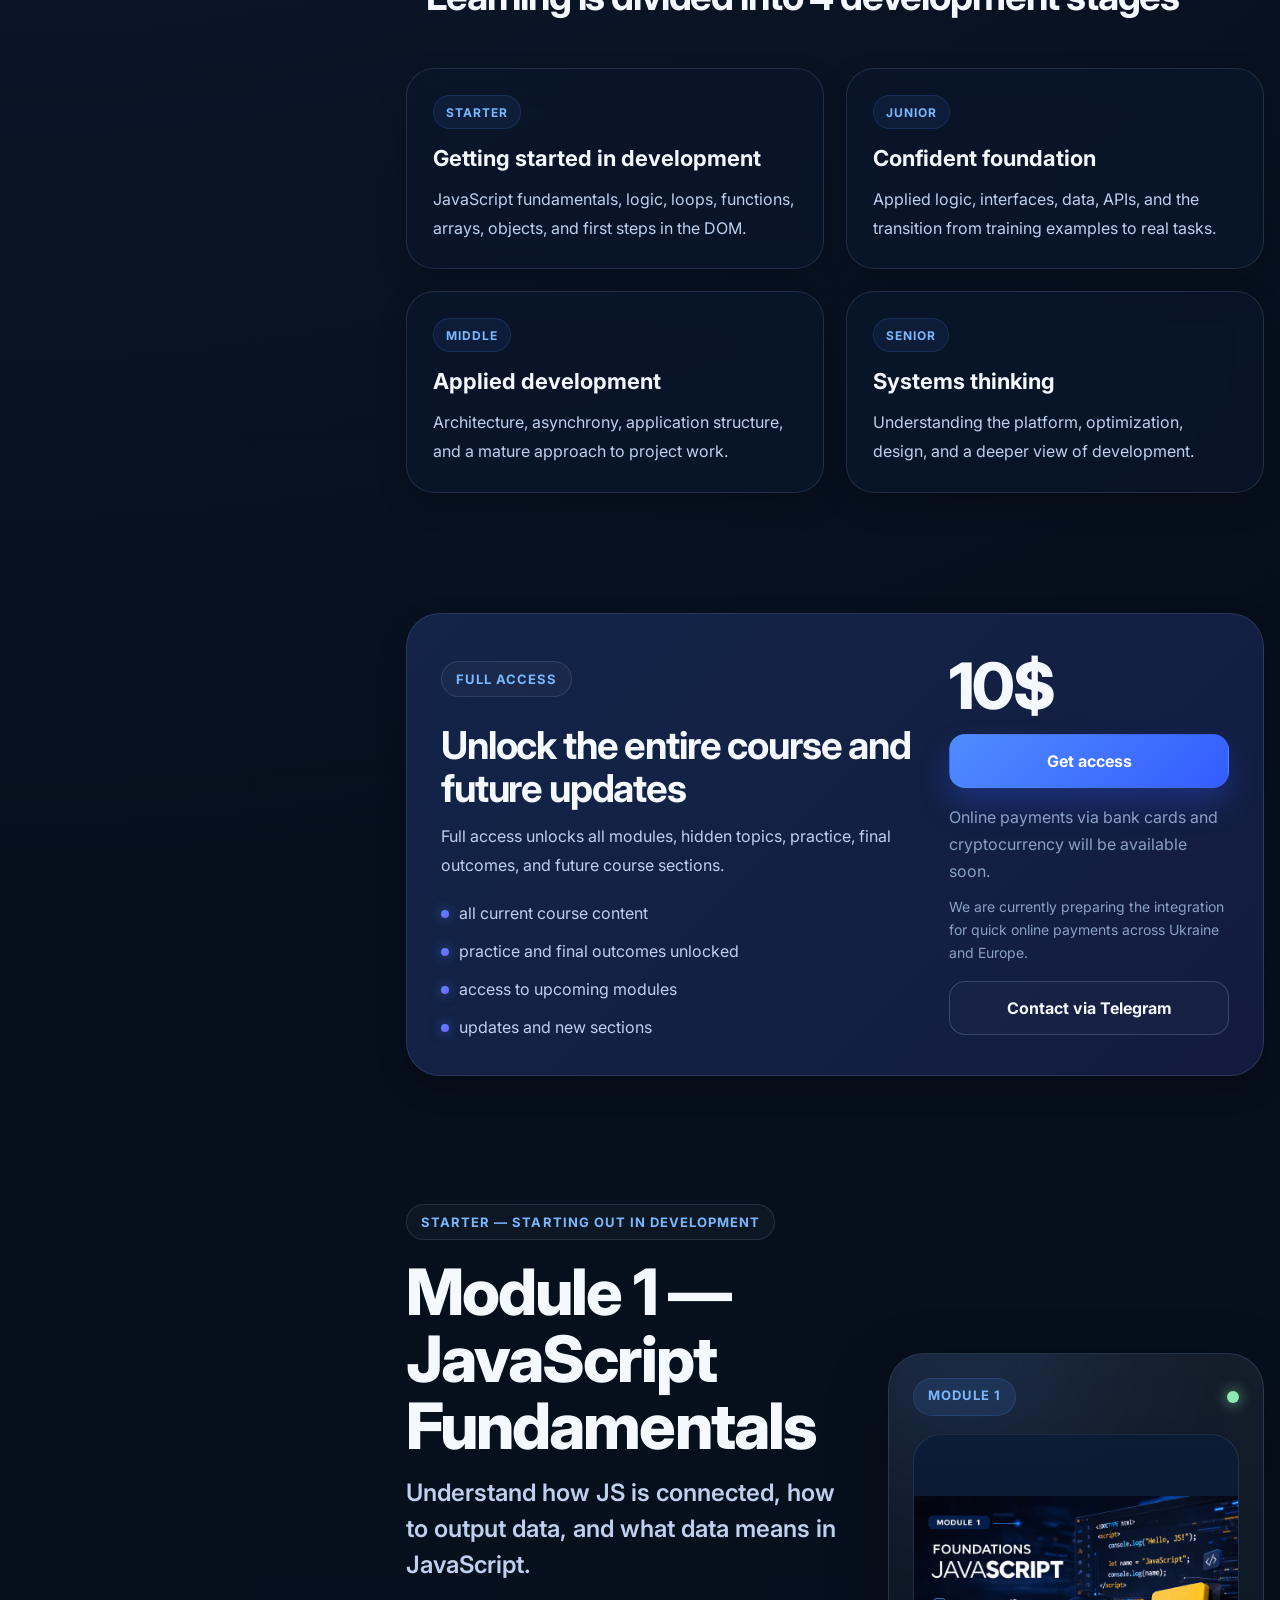
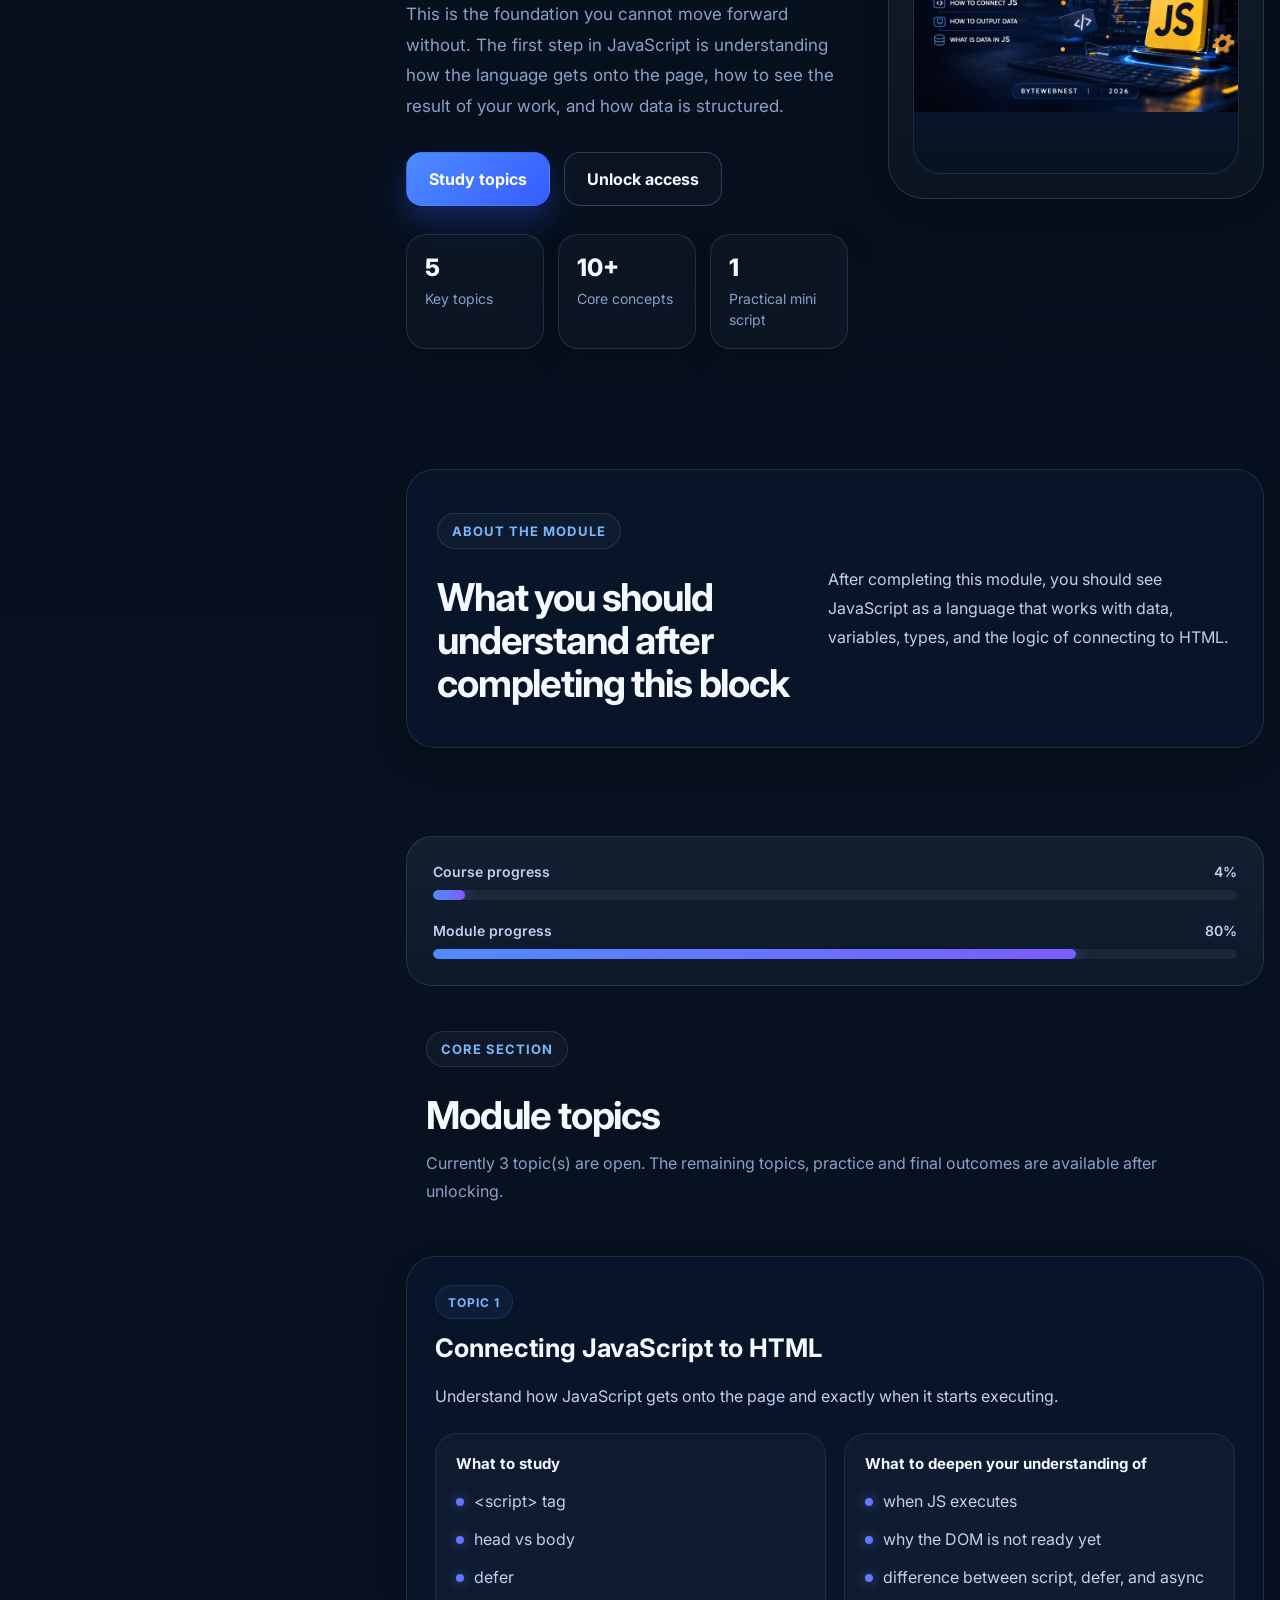
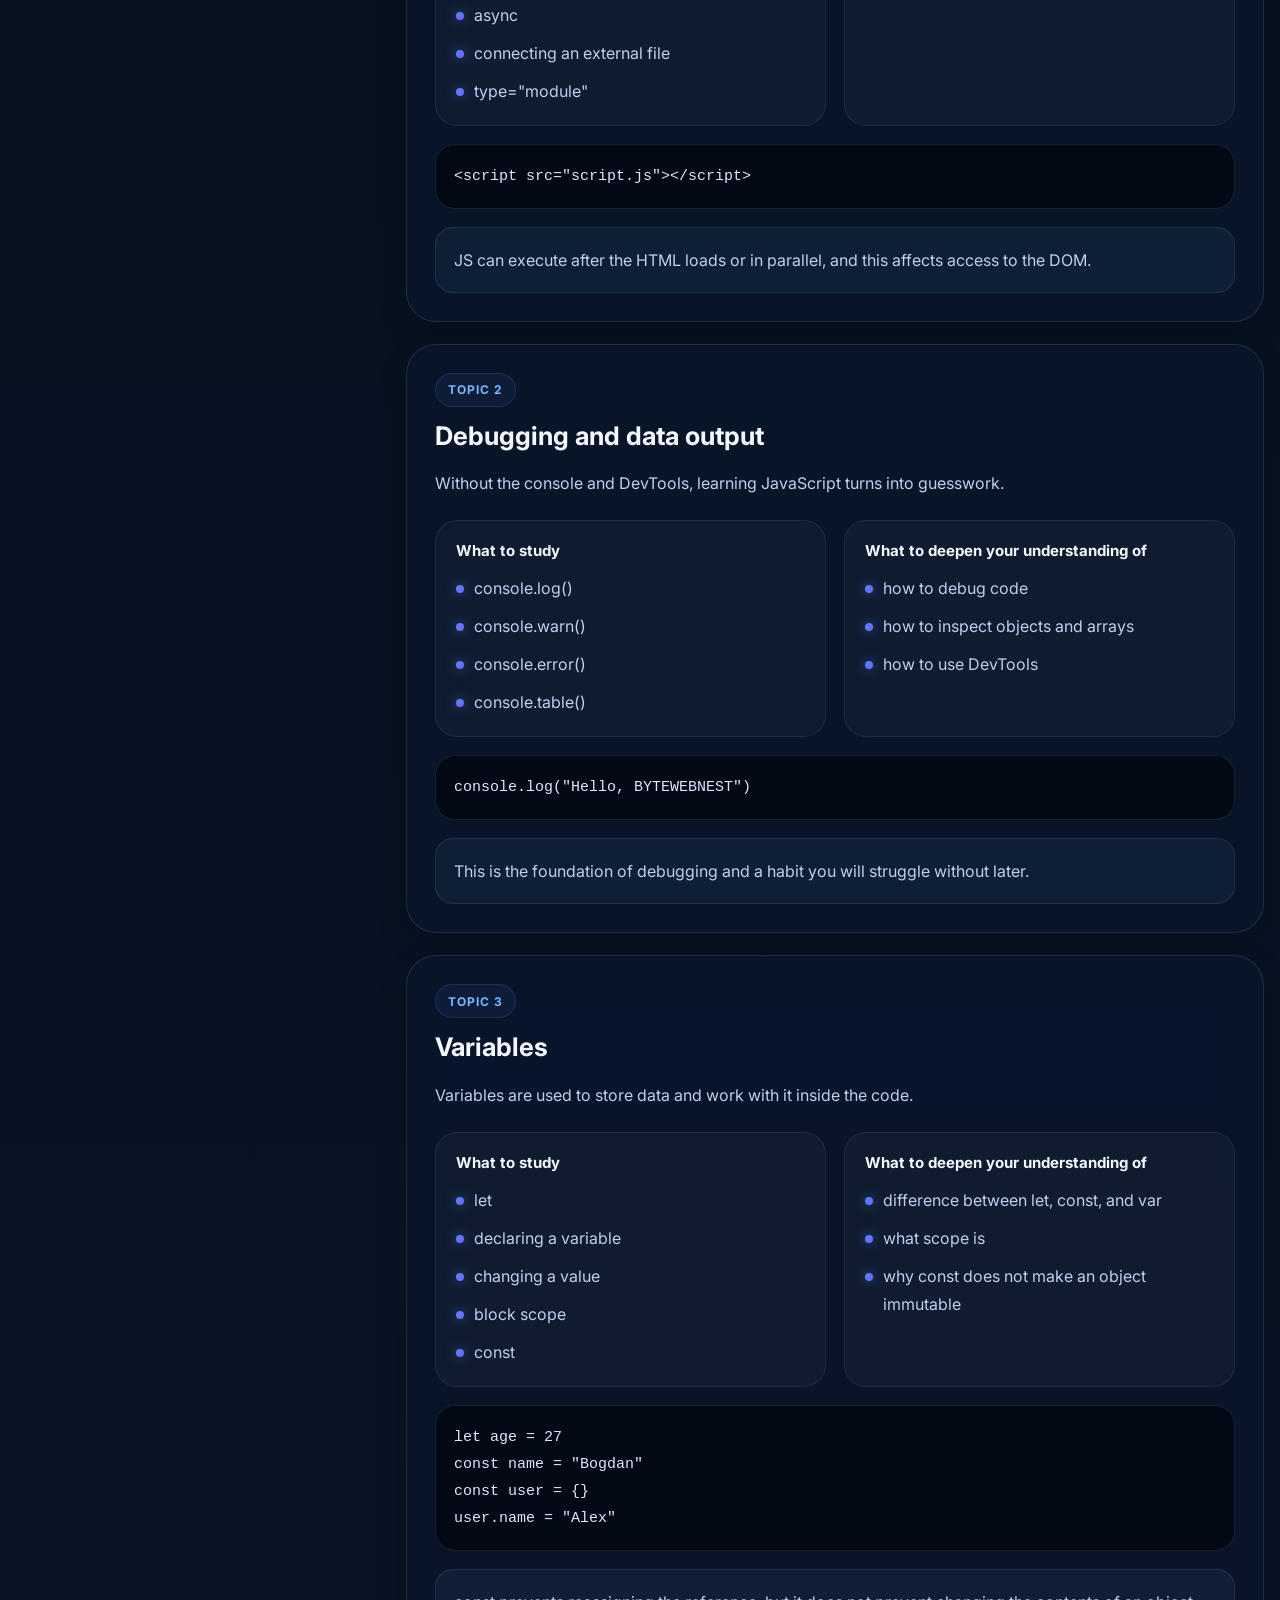
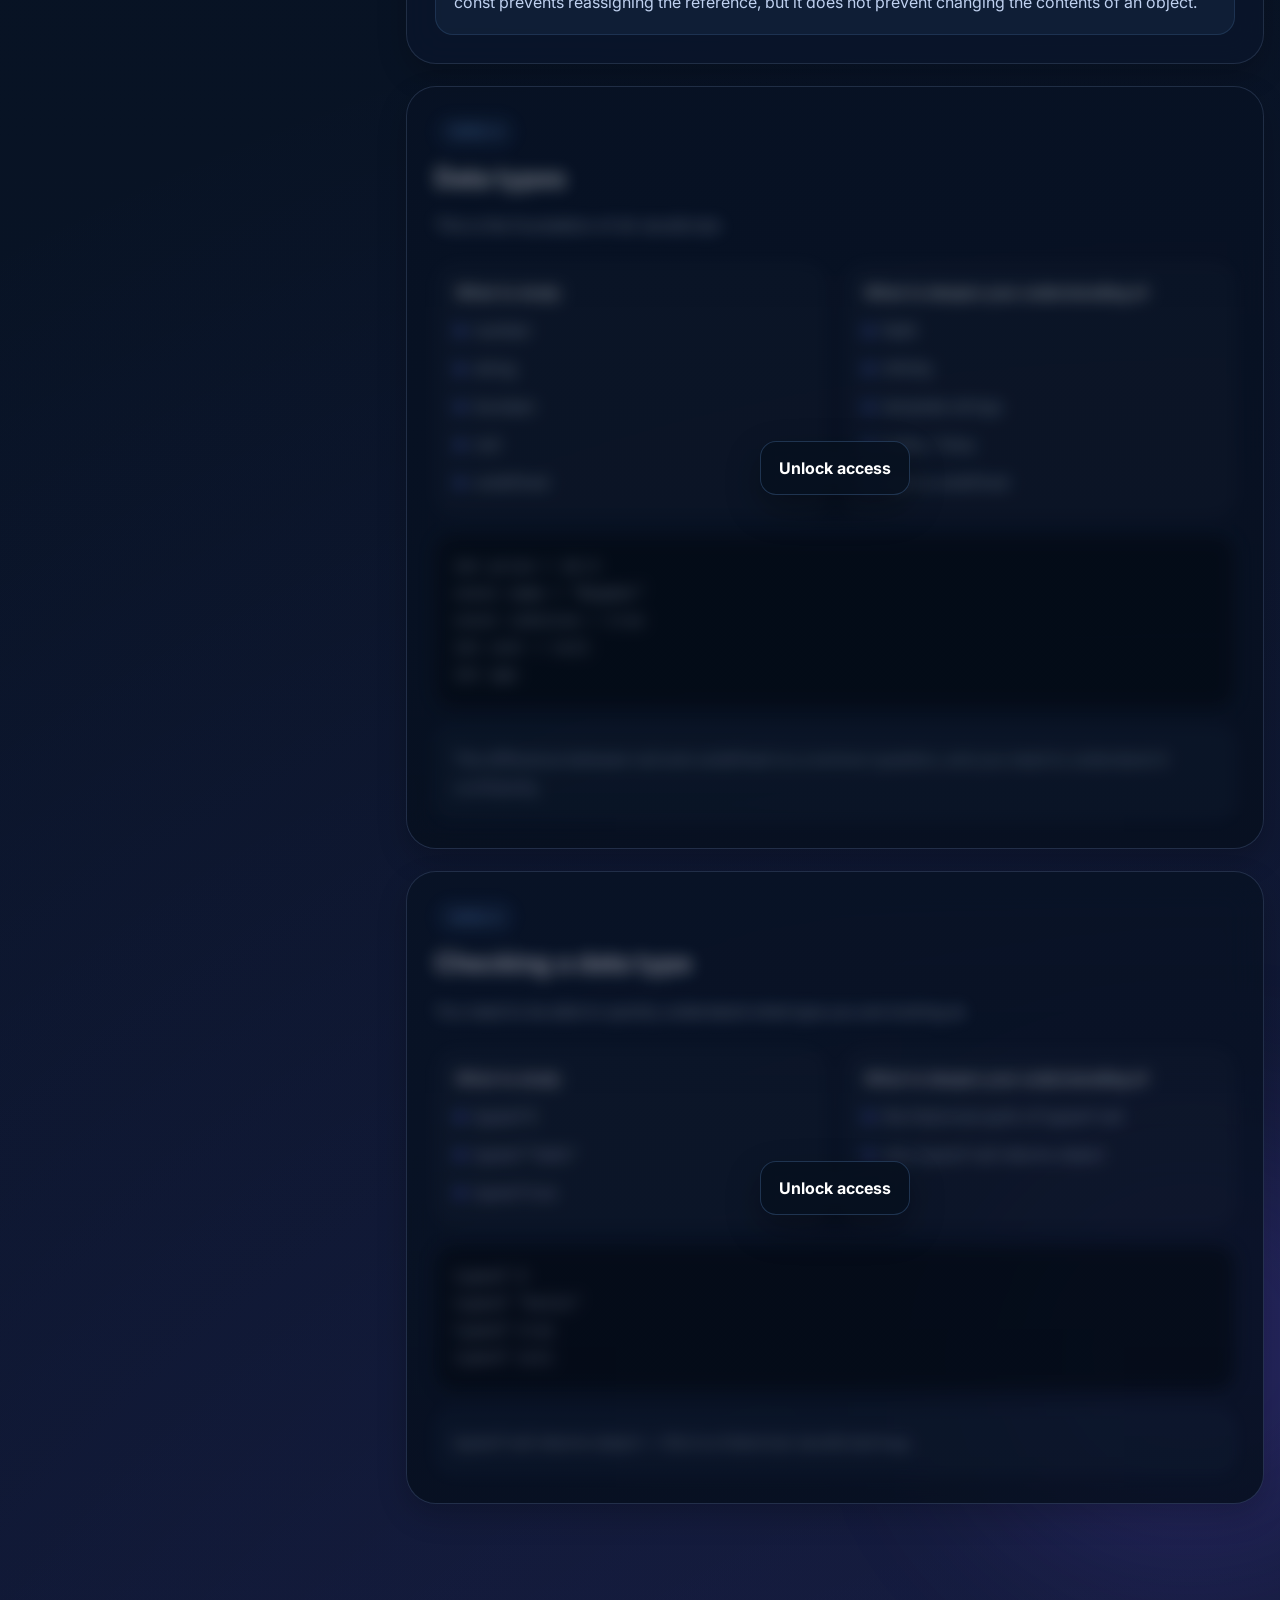
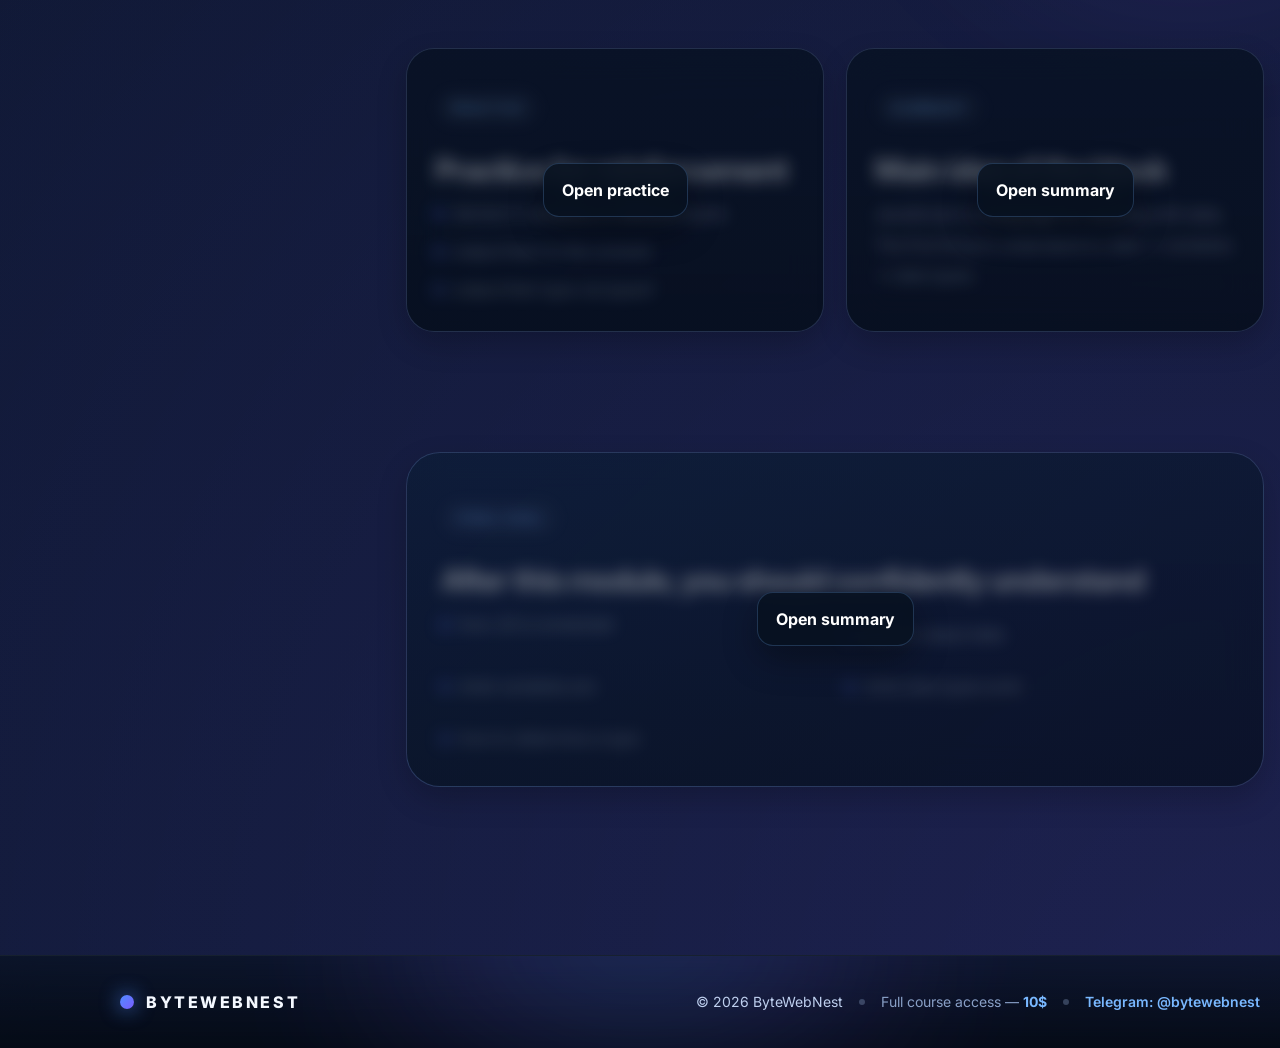
==== commit 115b9ad9: "Обновил все файлы и внес корректировки по добавлению онлайн оплаты" ====
--- a/index.html
+++ b/index.html
@@ -15,7 +15,7 @@
     <link rel="canonical" href="https://admin-bytewebnest.github.io/bytewebnest-roadmap/" />
     <link rel="alternate" hreflang="en" href="https://admin-bytewebnest.github.io/bytewebnest-roadmap/" />
     <link rel="alternate" hreflang="uk" href="https://admin-bytewebnest.github.io/bytewebnest-roadmap/uk/" />
-    <link rel="alternate" hreflang="ru" href="https://admin-bytewebnest.github.io/bytewebnest-roadmap/ru/" />
+    <link rel="alternate" hreflang="en" href="https://admin-bytewebnest.github.io/bytewebnest-roadmap/" />
     <link rel="alternate" hreflang="x-default" href="https://admin-bytewebnest.github.io/bytewebnest-roadmap/" />
 
     <meta property="og:type" content="website" />
@@ -75,7 +75,6 @@
             <a href="#topics" class="header__link" id="topicsViewLink">Topics</a>
             <a href="#practice" class="header__link" id="practiceViewLink">Practice</a>
         </nav>
-
         <div class="lang-switcher" aria-label="Language switcher">
             <a href="./index.html" class="lang-switcher__link lang-switcher__link--active" lang="en">EN</a>
             <a href="./uk/index.html" class="lang-switcher__link" lang="uk">UA</a>
@@ -173,7 +172,7 @@
 
                             <div class="landing__visual">
                                 <div class="landing__visual-card">
-                                    <img src="images/banner-en.png" alt="BYTEWEBNEST roadmap preview"
+                                    <img src="../images/banner-en.png" alt="BYTEWEBNEST roadmap preview"
                                         class="landing__image" />
                                 </div>
                             </div>
@@ -207,7 +206,7 @@
                             </article>
 
                             <article class="benefit-card fade-up">
-                                <h3 class="benefit-card__title">Growth roadmap</h3>
+                                <h3 class="benefit-card__title">Roadmap for</h3>
                                 <p class="benefit-card__text">
                                     From Starter to Senior, you see not only the current module but the entire path of a developer’s growth.
                                 </p>
@@ -286,10 +285,12 @@
 
                             <div class="premium-cta__side">
                                 <div class="premium-cta__price">10$</div>
-                                <p class="premium-cta__note">To get access, message us on Telegram</p>
+                                <button class="btn btn--primary" id="buyAccessBtn" type="button">Get access</button>
+                                <p class="premium-cta__note">Online payments via bank cards and cryptocurrency will be available soon.</p>
+                                <p class="premium-cta__subnote">We are currently preparing the integration for quick online payments across Ukraine and Europe.</p>
                                 <a href="https://t.me/bytewebnest" target="_blank" rel="noopener noreferrer"
-                                    class="btn btn--primary">
-                                    @bytewebnest
+                                    class="btn btn--secondary premium-cta__telegram-btn">
+                                    Contact via Telegram
                                 </a>
                             </div>
                         </div>
@@ -470,7 +471,7 @@
 
                                 <div class="lockable-card__overlay">
                                     <button class="lockable-card__overlay-btn" type="button">
-                                        Open final outcomes
+                                        Open summary
                                     </button>
                                 </div>
                             </article>
@@ -518,6 +519,13 @@
                     <li>updates for upcoming modules</li>
                     <li>access to additional sections that will become available soon</li>
                 </ul>
+
+                <div class="modal__payment-status">
+                    <p class="modal__payment-title">Online payment is being connected</p>
+                    <p class="modal__payment-text">
+                        Card and crypto payments will be available soon. Right now you can request access manually via Telegram while the payment gateway is being integrated.
+                    </p>
+                </div>
 
                 <p class="modal__contact">
                     Telegram for contact:
--- a/css/style.css
+++ b/css/style.css
@@ -2020,3 +2020,119 @@
 margin-bottom:14px;
 
 }
+
+
+/* ===== Payment CTA refinements ===== */
+.premium-cta__subnote {
+  margin: -6px 0 0;
+  color: var(--text-muted);
+  line-height: 1.65;
+  font-size: 14px;
+}
+
+.premium-cta__telegram-btn {
+  width: 100%;
+}
+
+#buyAccessBtn {
+  width: 100%;
+}
+
+.modal__payment-status {
+  margin: 18px 0 0;
+  padding: 18px;
+  border-radius: 18px;
+  border: 1px solid rgba(121, 184, 255, 0.14);
+  background: rgba(79, 140, 255, 0.06);
+}
+
+.modal__payment-title {
+  margin: 0 0 8px;
+  color: var(--text);
+  font-weight: 700;
+}
+
+.modal__payment-text {
+  margin: 0;
+  color: var(--text-soft);
+  line-height: 1.75;
+}
+
+/* ===== Sidebar stability fixes ===== */
+.sidebar,
+.sidebar__panel,
+.sidebar__inner,
+.sidebar-block,
+.track-nav,
+.module-nav,
+.topic-nav-wrap {
+  min-width: 0;
+}
+
+.sidebar__panel {
+  overscroll-behavior: contain;
+  -webkit-overflow-scrolling: touch;
+}
+
+.sidebar__inner {
+  overflow: visible;
+}
+
+.sidebar-block {
+  overflow: visible;
+}
+
+.sidebar-block--tracks,
+.sidebar-block--modules,
+.sidebar-block--topics {
+  min-height: 0;
+}
+
+.track-nav,
+.module-nav,
+.topic-nav-wrap {
+  min-height: 0;
+}
+
+.track-nav {
+  overflow-y: auto;
+  overflow-x: hidden;
+  align-content: start;
+  padding-right: 6px;
+}
+
+.module-nav,
+.topic-nav-wrap {
+  scrollbar-gutter: stable;
+}
+
+@media (max-width: 980px) {
+  .sidebar {
+    overflow: hidden;
+  }
+
+  .sidebar__panel {
+    max-width: min(100vw, 420px);
+  }
+
+  .sidebar__inner {
+    height: calc(100dvh - 82px);
+    grid-template-rows: minmax(150px, auto) minmax(180px, 1fr) minmax(180px, 1fr);
+    overflow: visible;
+  }
+
+  .track-nav {
+    max-height: 100%;
+  }
+
+  .module-nav,
+  .topic-nav-wrap {
+    max-height: 100%;
+  }
+}
+
+@media (max-width: 768px) {
+  .premium-cta__subnote {
+    font-size: 15px;
+  }
+}
--- a/css/bytewebnest_sidebar_fix_mobile_safe.css
+++ b/css/bytewebnest_sidebar_fix_mobile_safe.css
@@ -57,7 +57,8 @@
   }
 
   .module-nav,
-  .topic-nav-wrap {
+  .topic-nav-wrap,
+  .track-nav {
     padding-right: 4px;
   }
 
@@ -116,24 +117,32 @@
 
   .sidebar {
     width: 100%;
+    max-width: 100%;
+    overflow: hidden;
   }
 
   .sidebar__panel {
-    width: min(100%, 430px);
+    width: min(100%, 420px);
+    max-width: min(100vw, 420px);
     overflow-y: auto;
     overflow-x: hidden;
   }
 
   .sidebar__inner {
-    grid-template-rows: auto minmax(220px, 1fr) minmax(200px, 0.95fr);
+    grid-template-rows: minmax(150px, auto) minmax(200px, 1fr) minmax(180px, 1fr);
     padding: 16px 14px 16px 16px;
-    overflow: hidden;
-  }
-}
-
-
-
-/*Новые стили для header*/
+    overflow: visible;
+  }
+
+  .track-nav,
+  .module-nav,
+  .topic-nav-wrap {
+    min-height: 0;
+    max-height: 100%;
+  }
+}
+
+/* New header styles */
 .lang-switcher {
   display: inline-flex;
   align-items: center;
@@ -180,7 +189,6 @@
     0 8px 20px rgba(36, 87, 184, 0.22);
 }
 
-/*Адаптив для мобильных устройств*/
 @media (max-width: 1100px) {
   .header__container {
     gap: 12px;
@@ -243,4 +251,4 @@
     border-radius: 12px;
     font-size: 14px;
   }
-}+}
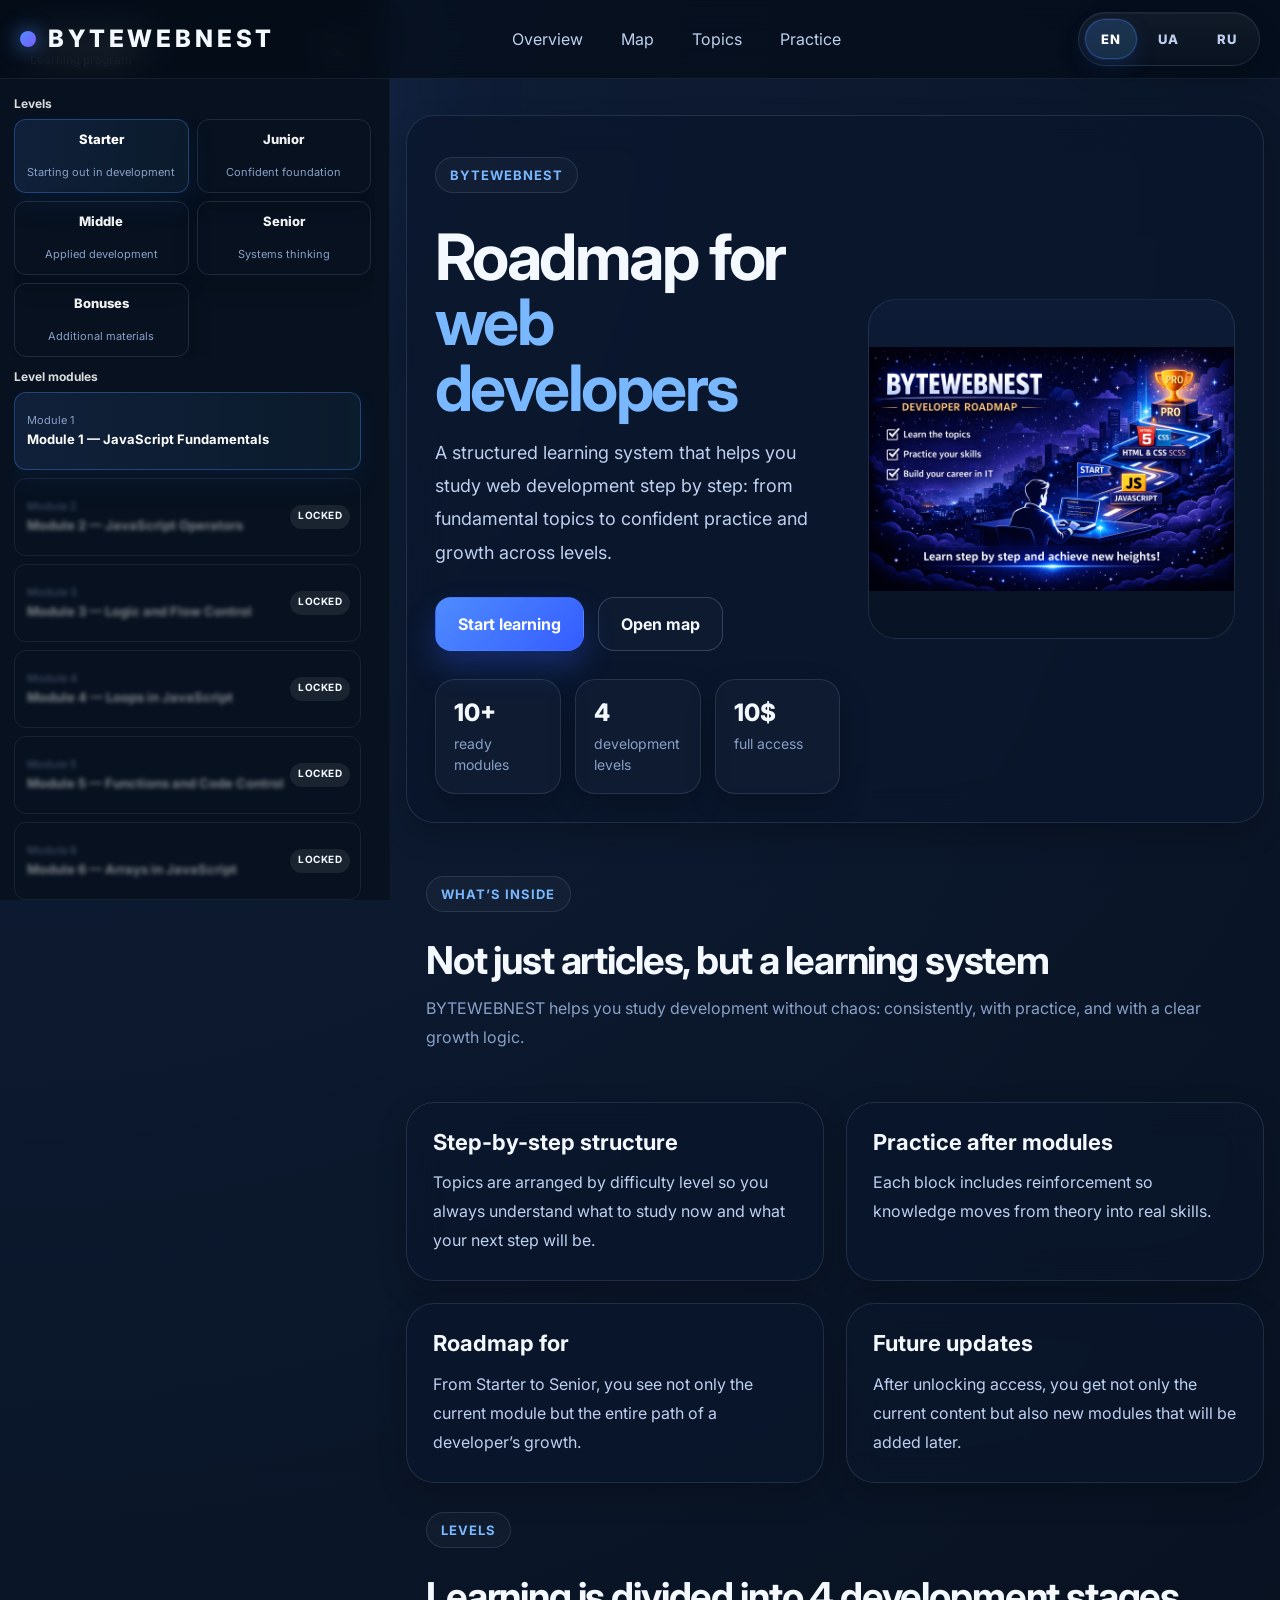
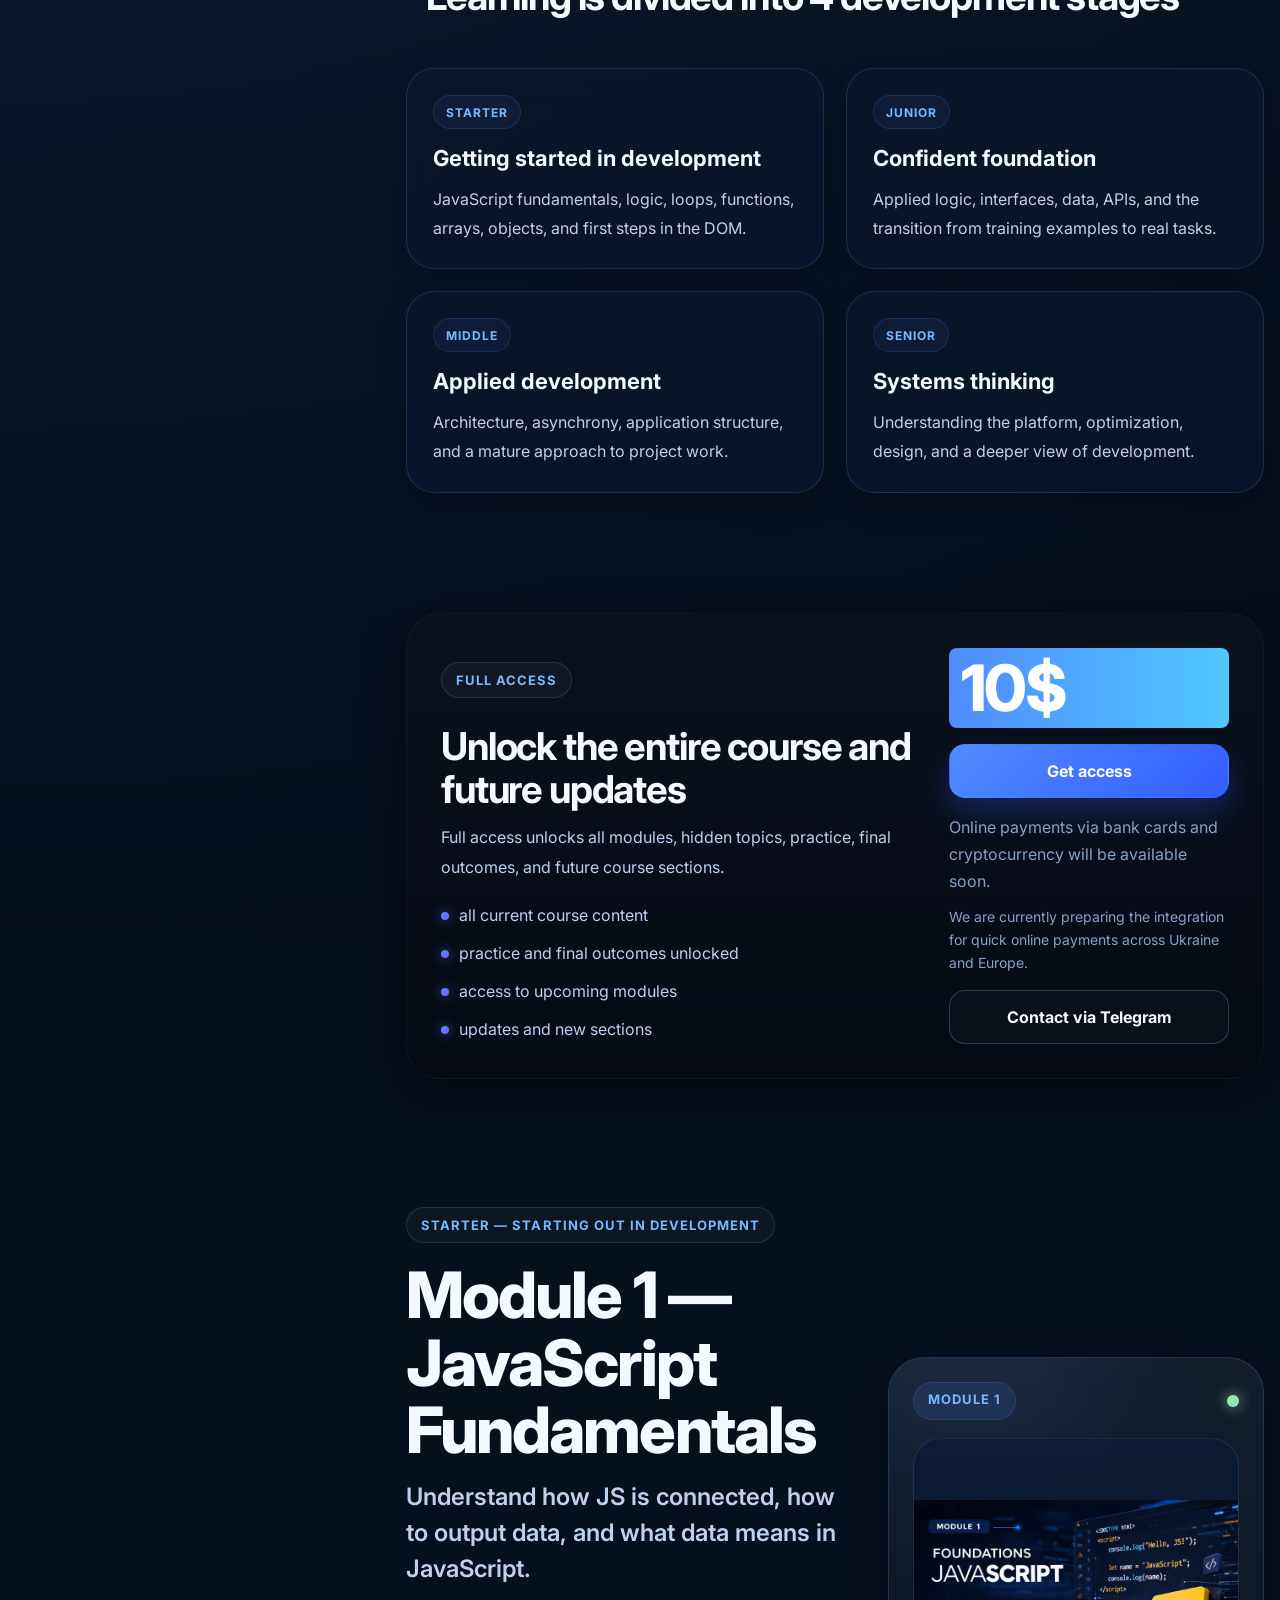
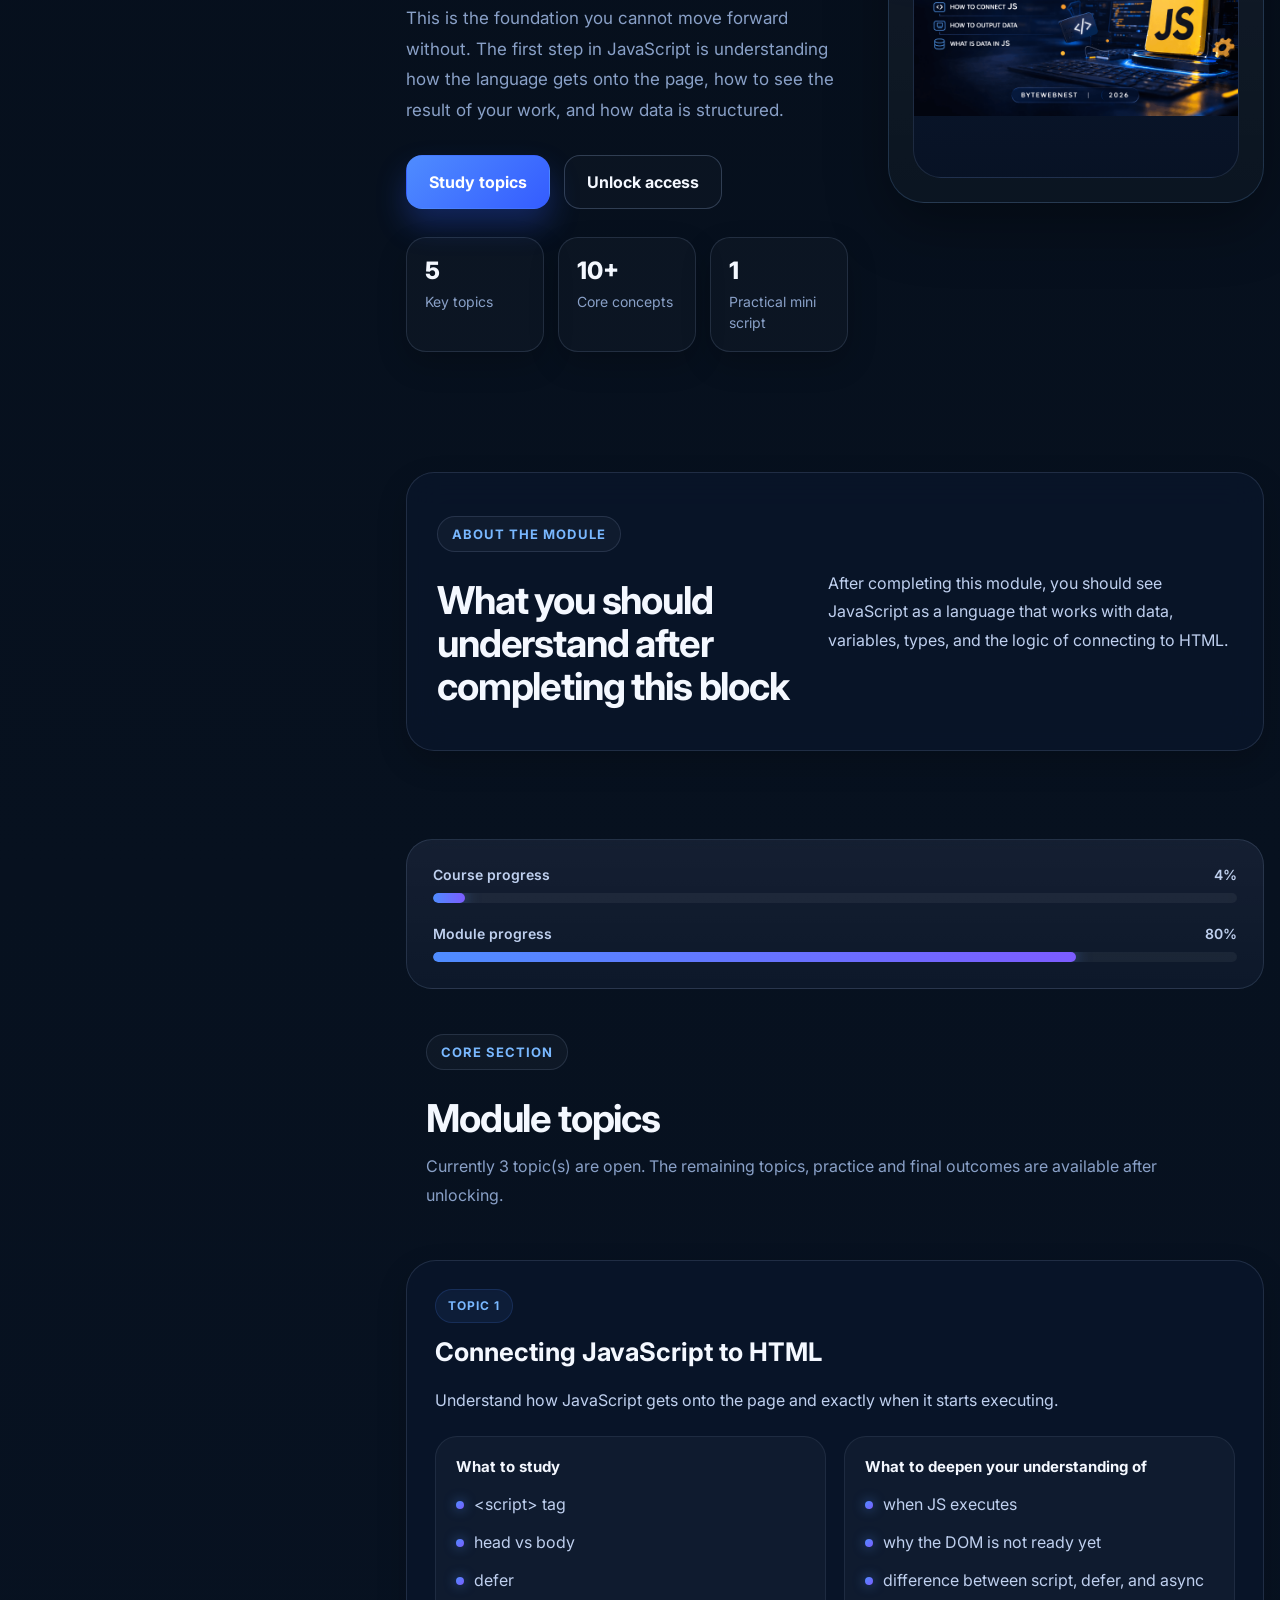
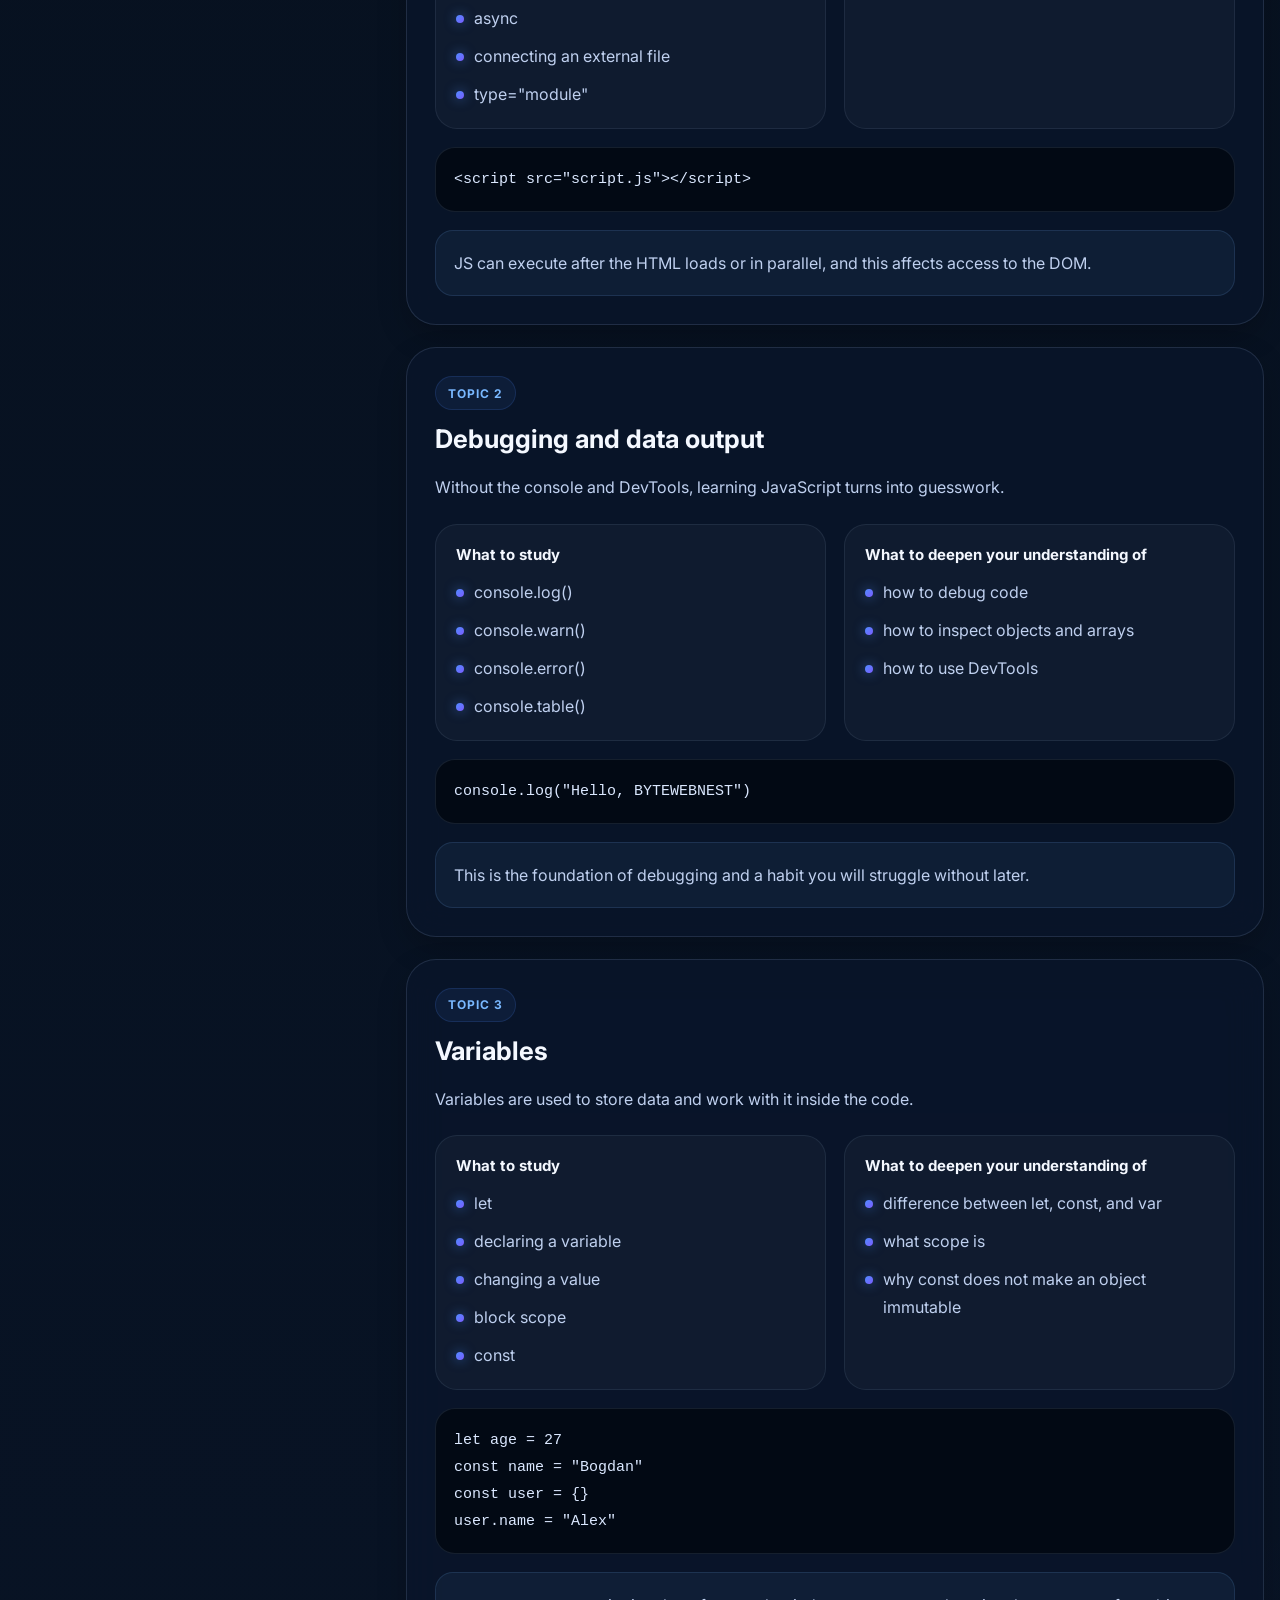
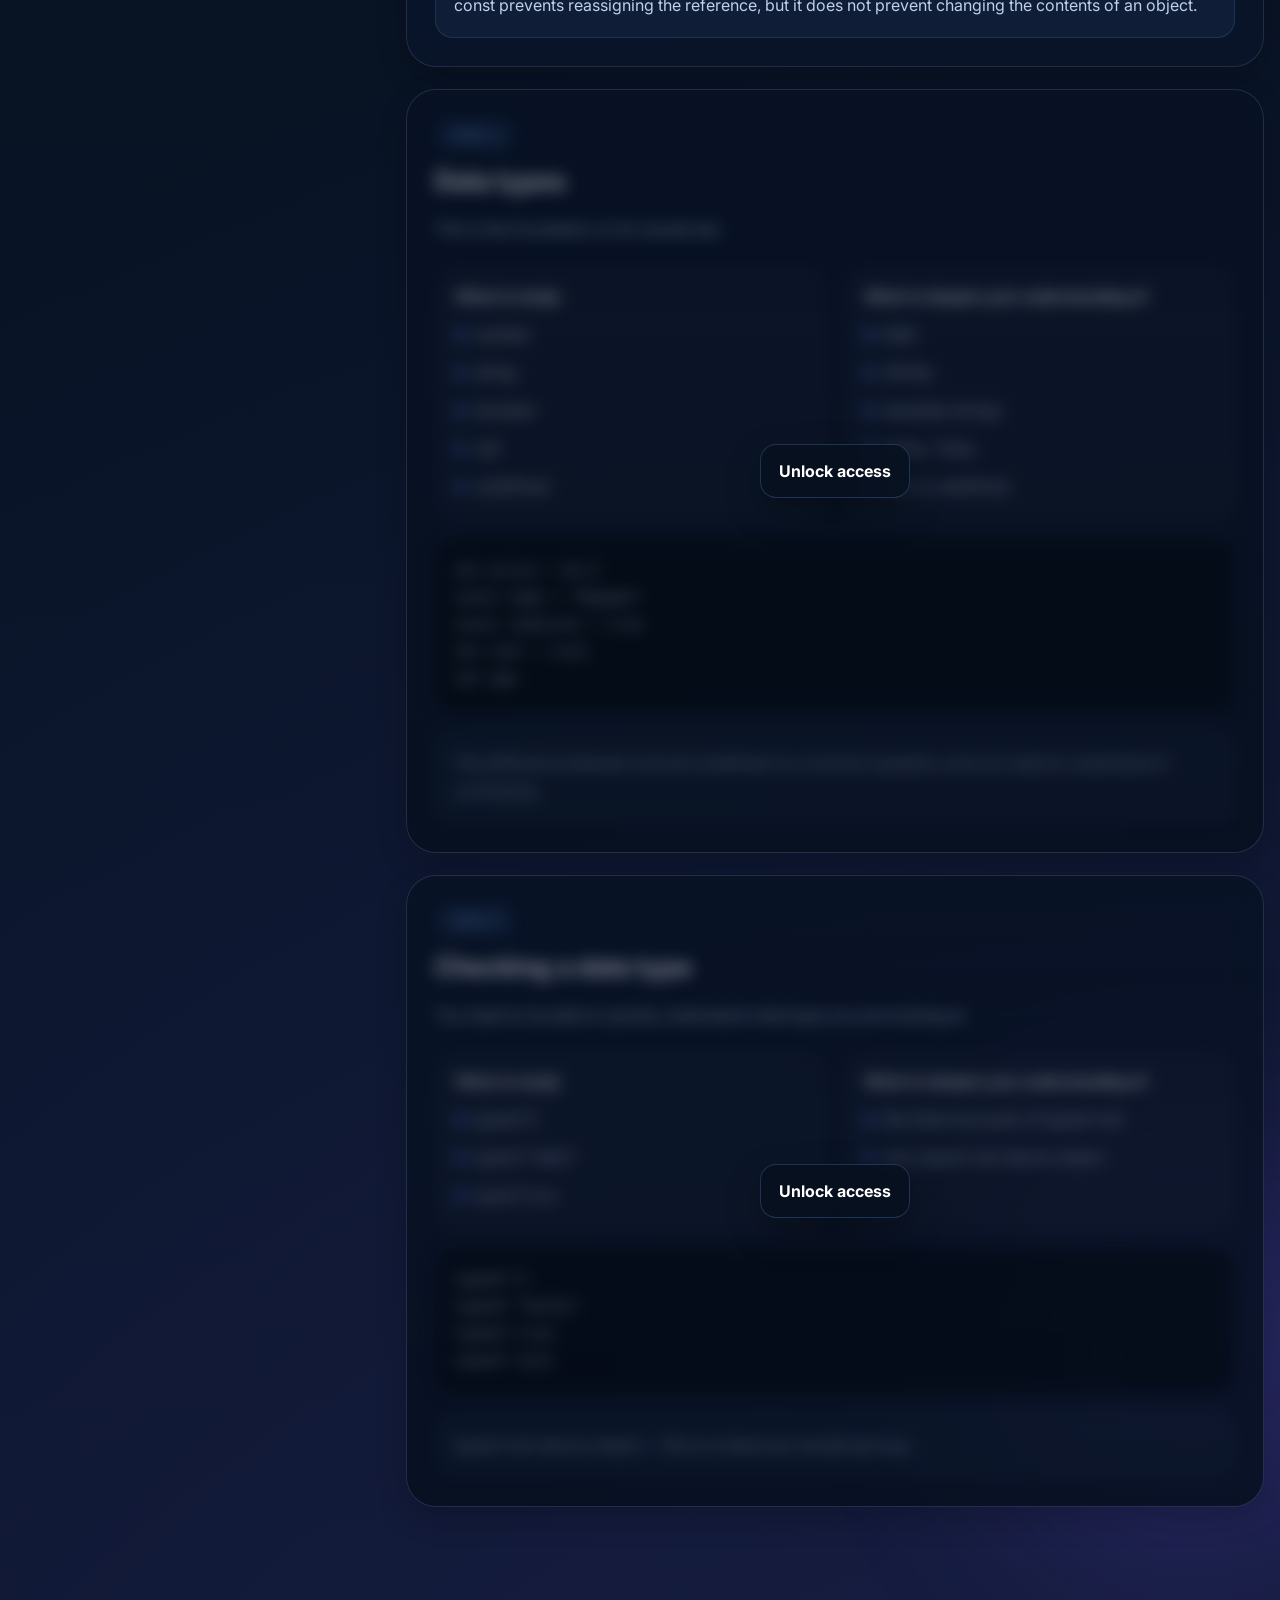
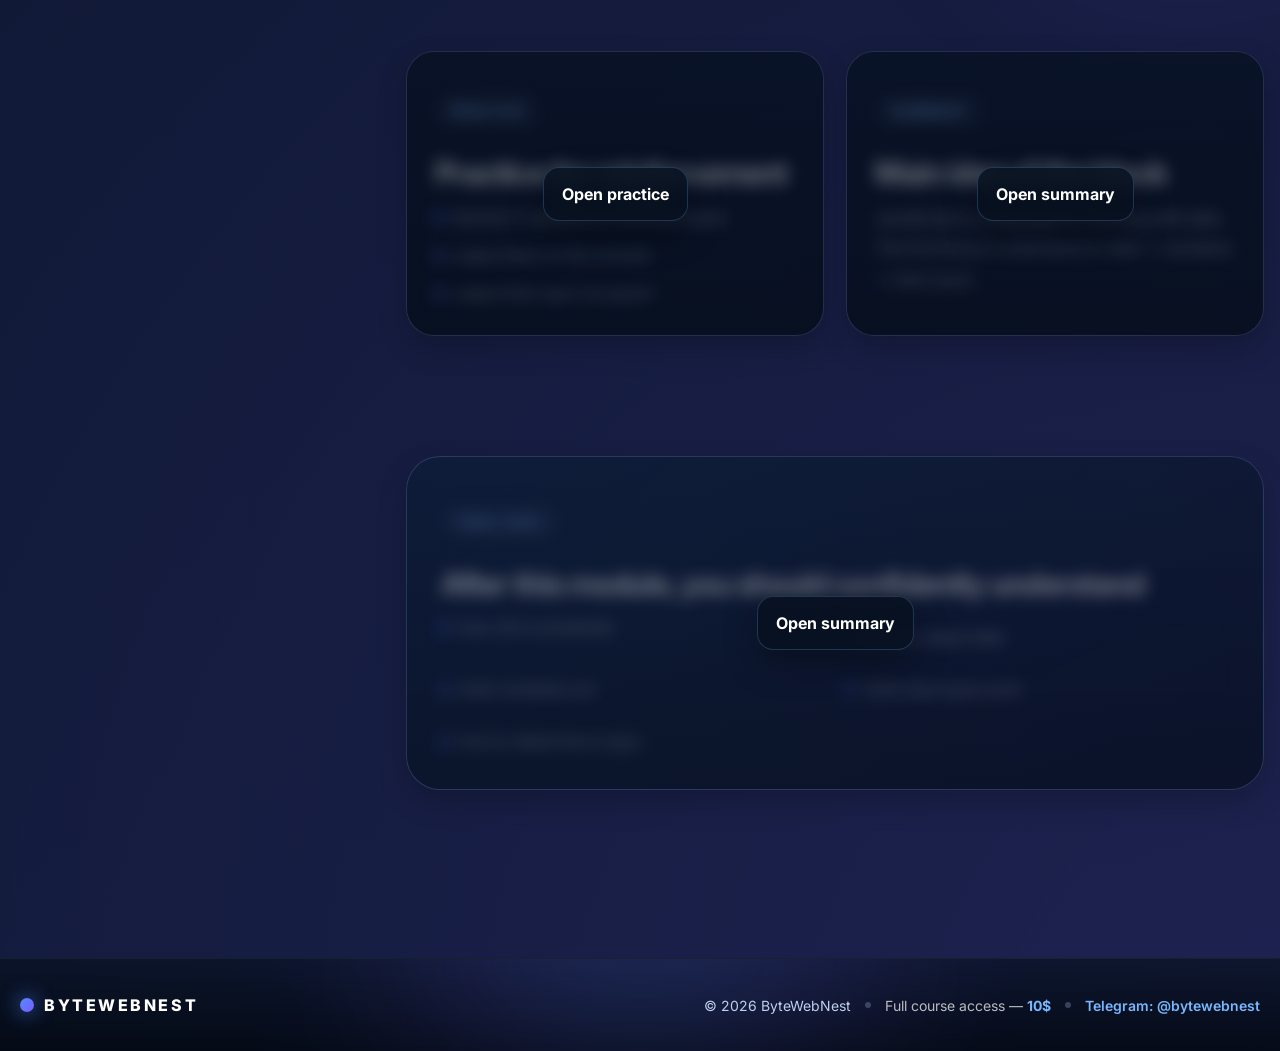
==== commit bca03995: "update app" ====
--- a/index.html
+++ b/index.html
@@ -1,12 +1,14 @@
 <!DOCTYPE html>
 <html lang="en">
+
 <head>
     <meta charset="UTF-8" />
     <meta name="viewport" content="width=device-width, initial-scale=1.0" />
 
     <title>BYTEWEBNEST — Developer Roadmap</title>
 
-    <meta name="description" content="BYTEWEBNEST is a modern developer roadmap with levels, modules, topics, and an access unlock system." />
+    <meta name="description"
+        content="BYTEWEBNEST is a modern developer roadmap with levels, modules, topics, and an access unlock system." />
     <meta name="robots" content="index, follow" />
     <meta name="keywords"
         content="web development roadmap, frontend roadmap, javascript course, html css javascript learning, programming course, bytewebnest" />
@@ -20,7 +22,8 @@
 
     <meta property="og:type" content="website" />
     <meta property="og:title" content="BYTEWEBNEST — Developer Roadmap" />
-    <meta property="og:description" content="An interactive roadmap for learning web development. Study topics by module, reinforce them with practice, and grow systematically from Starter to Senior." />
+    <meta property="og:description"
+        content="An interactive roadmap for learning web development. Study topics by module, reinforce them with practice, and grow systematically from Starter to Senior." />
     <meta property="og:url" content="https://admin-bytewebnest.github.io/bytewebnest-roadmap/" />
     <meta property="og:image" content="https://admin-bytewebnest.github.io/bytewebnest-roadmap/images/banner-en.png" />
     <meta property="og:image:width" content="1200" />
@@ -29,7 +32,8 @@
 
     <meta name="twitter:card" content="summary_large_image" />
     <meta name="twitter:title" content="BYTEWEBNEST — Developer Roadmap" />
-    <meta name="twitter:description" content="A structured web development learning system: modules, topics, practice, and a clear growth roadmap." />
+    <meta name="twitter:description"
+        content="A structured web development learning system: modules, topics, practice, and a clear growth roadmap." />
     <meta name="twitter:image" content="https://admin-bytewebnest.github.io/bytewebnest-roadmap/images/banner-en.png" />
 
     <meta name="google-site-verification" content="7pROx1uurNSbZeshE8SLKOdenUpNWATXKgvbWa6KHbE" />
@@ -63,65 +67,67 @@
         <div class="bg-blur bg-blur--bottom"></div>
 
         <header class="header">
-    <div class="container header__container">
-        <a href="./index.html" class="logo" aria-label="BYTEWEBNEST">
-            <span class="logo__mark"></span>
-            <span class="logo__text">BYTEWEBNEST</span>
-        </a>
-
-        <nav class="header__nav">
-            <a href="#overview" class="header__link" id="moduleViewLink">Overview</a>
-            <a href="#map" class="header__link" id="mapViewLink">Map</a>
-            <a href="#topics" class="header__link" id="topicsViewLink">Topics</a>
-            <a href="#practice" class="header__link" id="practiceViewLink">Practice</a>
-        </nav>
-        <div class="lang-switcher" aria-label="Language switcher">
-            <a href="./index.html" class="lang-switcher__link lang-switcher__link--active" lang="en">EN</a>
-            <a href="./uk/index.html" class="lang-switcher__link" lang="uk">UA</a>
-            <a href="./ru/index.html" class="lang-switcher__link" lang="ru">RU</a>
-        </div>
-
-        <button class="header__menu-btn" id="sidebarOpenBtn" type="button" aria-label="Open program">
-            Program
-        </button>
-    </div>
-</header>
+            <div class="container header__container">
+                <a href="./index.html" class="logo" aria-label="BYTEWEBNEST">
+                    <span class="logo__mark"></span>
+                    <span class="logo__text">BYTEWEBNEST</span>
+                </a>
+
+                <nav class="header__nav">
+                    <a href="#overview" class="header__link" id="moduleViewLink">Overview</a>
+                    <a href="#map" class="header__link" id="mapViewLink">Map</a>
+                    <a href="#topics" class="header__link" id="topicsViewLink">Topics</a>
+                    <a href="#practice" class="header__link" id="practiceViewLink">Practice</a>
+                </nav>
+                <div class="lang-switcher" aria-label="Language switcher">
+                    <a href="./index.html" class="lang-switcher__link lang-switcher__link--active" lang="en">EN</a>
+                    <a href="./uk/index.html" class="lang-switcher__link" lang="uk">UA</a>
+                    <a href="./ru/index.html" class="lang-switcher__link" lang="ru">RU</a>
+                </div>
+
+                <!-- New sidebar toggle (separate component) -->
+                <button class="header__menu-btn" id="bwn_sidebar_toggle" type="button" aria-label="Open program">
+                    Program
+                </button>
+            </div>
+        </header>
 
         <main class="layout">
-            <aside class="sidebar" id="sidebar">
-                <div class="sidebar__overlay" id="sidebarOverlay"></div>
-
-                <div class="sidebar__panel">
-                    <div class="sidebar__top">
-                        <div class="sidebar__brand">
-                            <span class="sidebar__brand-dot"></span>
+            <!-- Rebuilt sidebar component (new ids/classes) -->
+            <aside class="bwn-sidebar" id="bwn_sidebar">
+                <div class="bwn-sidebar__overlay" id="bwn_sidebar_overlay"></div>
+
+                <div class="bwn-sidebar__panel" id="bwn_sidebar_panel">
+                    <div class="bwn-sidebar__top">
+                        <div class="bwn-sidebar__brand">
+                            <span class="bwn-sidebar__brand-dot"></span>
                             <div>
-                                <span class="sidebar__brand-text">BYTEWEBNEST</span>
-                                <span class="sidebar__brand-subtext">Learning program</span>
-                            </div>
-                        </div>
-
-                        <button class="sidebar__close" id="sidebarCloseBtn" type="button" aria-label="Close menu">
+                                <span class="bwn-sidebar__brand-text">BYTEWEBNEST</span>
+                                <span class="bwn-sidebar__brand-subtext">Learning program</span>
+                            </div>
+                        </div>
+
+                        <button class="bwn-sidebar__close" id="bwn_sidebar_close" type="button" aria-label="Close menu">
                             ×
                         </button>
                     </div>
 
-                    <div class="sidebar__inner">
-                        <div class="sidebar-block sidebar-block--tracks">
-                            <p class="sidebar-block__label">Levels</p>
+                    <div class="bwn-sidebar__inner">
+                        <div class="bwn-sidebar-block bwn-sidebar-block--tracks">
+                            <p class="bwn-sidebar-block__label">Levels</p>
                             <div class="track-nav" id="trackNav"></div>
                         </div>
 
-                        <div class="sidebar-block sidebar-block--modules">
-                            <p class="sidebar-block__label">Level modules</p>
+                        <div class="bwn-sidebar-block bwn-sidebar-block--modules">
+                            <p class="bwn-sidebar-block__label">Level modules</p>
                             <div class="module-nav" id="moduleNav"></div>
-                            <div class="sidebar-empty" id="moduleEmptyState"></div>
-                        </div>
-
-                        <div class="sidebar-block sidebar-block--topics">
-                            <div class="sidebar-block__head">
-                                <p class="sidebar-block__label">Module contents</p>
-                                <button class="sidebar-block__toggle" id="topicsToggle" type="button">
+                            <div class="bwn-sidebar-empty" id="moduleEmptyState"></div>
+                        </div>
+
+                        <div class="bwn-sidebar-block bwn-sidebar-block--topics">
+                            <div class="bwn-sidebar-block__head">
+                                <p class="bwn-sidebar-block__label">Module contents</p>
+                                <button class="bwn-sidebar-block__toggle" id="topicsToggle" type="button">
                                     Collapse
                                 </button>
                             </div>
@@ -146,7 +152,8 @@
                                 </h1>
 
                                 <p class="landing__text">
-                                    A structured learning system that helps you study web development step by step: from fundamental topics to confident practice and growth across levels.
+                                    A structured learning system that helps you study web development step by step: from
+                                    fundamental topics to confident practice and growth across levels.
                                 </p>
 
                                 <div class="landing__actions">
@@ -186,7 +193,8 @@
                             <p class="section-label">What’s inside</p>
                             <h2 class="section-title">Not just articles, but a learning system</h2>
                             <p class="section-subtitle">
-                                BYTEWEBNEST helps you study development without chaos: consistently, with practice, and with a clear growth logic.
+                                BYTEWEBNEST helps you study development without chaos: consistently, with practice, and
+                                with a clear growth logic.
                             </p>
                         </div>
 
@@ -194,7 +202,8 @@
                             <article class="benefit-card fade-up">
                                 <h3 class="benefit-card__title">Step-by-step structure</h3>
                                 <p class="benefit-card__text">
-                                    Topics are arranged by difficulty level so you always understand what to study now and what your next step will be.
+                                    Topics are arranged by difficulty level so you always understand what to study now
+                                    and what your next step will be.
                                 </p>
                             </article>
 
@@ -208,14 +217,16 @@
                             <article class="benefit-card fade-up">
                                 <h3 class="benefit-card__title">Roadmap for</h3>
                                 <p class="benefit-card__text">
-                                    From Starter to Senior, you see not only the current module but the entire path of a developer’s growth.
+                                    From Starter to Senior, you see not only the current module but the entire path of a
+                                    developer’s growth.
                                 </p>
                             </article>
 
                             <article class="benefit-card fade-up">
                                 <h3 class="benefit-card__title">Future updates</h3>
                                 <p class="benefit-card__text">
-                                    After unlocking access, you get not only the current content but also new modules that will be added later.
+                                    After unlocking access, you get not only the current content but also new modules
+                                    that will be added later.
                                 </p>
                             </article>
                         </div>
@@ -234,7 +245,8 @@
                                 <span class="level-card__badge">Starter</span>
                                 <h3 class="level-card__title">Getting started in development</h3>
                                 <p class="level-card__text">
-                                    JavaScript fundamentals, logic, loops, functions, arrays, objects, and first steps in the DOM.
+                                    JavaScript fundamentals, logic, loops, functions, arrays, objects, and first steps
+                                    in the DOM.
                                 </p>
                             </article>
 
@@ -242,7 +254,8 @@
                                 <span class="level-card__badge">Junior</span>
                                 <h3 class="level-card__title">Confident foundation</h3>
                                 <p class="level-card__text">
-                                    Applied logic, interfaces, data, APIs, and the transition from training examples to real tasks.
+                                    Applied logic, interfaces, data, APIs, and the transition from training examples to
+                                    real tasks.
                                 </p>
                             </article>
 
@@ -250,7 +263,8 @@
                                 <span class="level-card__badge">Middle</span>
                                 <h3 class="level-card__title">Applied development</h3>
                                 <p class="level-card__text">
-                                    Architecture, asynchrony, application structure, and a mature approach to project work.
+                                    Architecture, asynchrony, application structure, and a mature approach to project
+                                    work.
                                 </p>
                             </article>
 
@@ -272,7 +286,8 @@
                                 <p class="section-label">Full access</p>
                                 <h2 class="section-title">Unlock the entire course and future updates</h2>
                                 <p class="premium-cta__text">
-                                    Full access unlocks all modules, hidden topics, practice, final outcomes, and future course sections.
+                                    Full access unlocks all modules, hidden topics, practice, final outcomes, and future
+                                    course sections.
                                 </p>
 
                                 <ul class="premium-cta__list">
@@ -286,8 +301,10 @@
                             <div class="premium-cta__side">
                                 <div class="premium-cta__price">10$</div>
                                 <button class="btn btn--primary" id="buyAccessBtn" type="button">Get access</button>
-                                <p class="premium-cta__note">Online payments via bank cards and cryptocurrency will be available soon.</p>
-                                <p class="premium-cta__subnote">We are currently preparing the integration for quick online payments across Ukraine and Europe.</p>
+                                <p class="premium-cta__note">Online payments via bank cards and cryptocurrency will be
+                                    available soon.</p>
+                                <p class="premium-cta__subnote">We are currently preparing the integration for quick
+                                    online payments across Ukraine and Europe.</p>
                                 <a href="https://t.me/bytewebnest" target="_blank" rel="noopener noreferrer"
                                     class="btn btn--secondary premium-cta__telegram-btn">
                                     Contact via Telegram
@@ -303,13 +320,15 @@
                             <p class="section-label">Learning map</p>
                             <h2 class="section-title">Course development tree</h2>
                             <p class="section-subtitle">
-                                A convenient visual map of learning branches will be displayed here. This section is currently in development.
+                                A convenient visual map of learning branches will be displayed here. This section is
+                                currently in development.
                             </p>
                         </div>
 
                         <div class="map-page__content final-box fade-up" id="mapPageContent">
                             <div class="map-page__loading">
-                                The learning map is currently in development. A visual structure of all levels and modules will appear here soon.
+                                The learning map is currently in development. A visual structure of all levels and
+                                modules will appear here soon.
                             </div>
                         </div>
                     </div>
@@ -360,7 +379,8 @@
                             <div class="panel panel--intro">
                                 <div class="panel__left">
                                     <p class="section-label">About the module</p>
-                                    <h2 class="section-title">What you should understand after completing this block</h2>
+                                    <h2 class="section-title">What you should understand after completing this block
+                                    </h2>
                                 </div>
 
                                 <div class="panel__right">
@@ -464,7 +484,8 @@
                                 <div class="lockable-card__content">
                                     <div class="final-box__content">
                                         <p class="section-label">Final goal</p>
-                                        <h2 class="section-title section-title--sm">After this module, you should confidently understand</h2>
+                                        <h2 class="section-title section-title--sm">After this module, you should
+                                            confidently understand</h2>
                                         <ul class="check-list" id="outcomesList"></ul>
                                     </div>
                                 </div>
@@ -500,12 +521,15 @@
             <h2 class="modal__title" id="unlockModalTitle">Unlock all modules</h2>
 
             <p class="modal__text">
-                We closed part of the content to support the authors who collect the material, arrange it in the right chronology, and make learning convenient — from topic to topic, without confusion or chaos.
+                We closed part of the content to support the authors who collect the material, arrange it in the right
+                chronology, and make learning convenient — from topic to topic, without confusion or chaos.
             </p>
 
             <div class="modal__promo">
                 <p class="modal__promo-text">
-                    In each module, information is structured sequentially: first the foundation, then the important accents, and finally practice for reinforcement. Full access unlocks not only all current materials, but also future updates.
+                    In each module, information is structured sequentially: first the foundation, then the important
+                    accents, and finally practice for reinforcement. Full access unlocks not only all current materials,
+                    but also future updates.
                 </p>
 
                 <div class="modal__price-box">
@@ -523,7 +547,8 @@
                 <div class="modal__payment-status">
                     <p class="modal__payment-title">Online payment is being connected</p>
                     <p class="modal__payment-text">
-                        Card and crypto payments will be available soon. Right now you can request access manually via Telegram while the payment gateway is being integrated.
+                        Card and crypto payments will be available soon. Right now you can request access manually via
+                        Telegram while the payment gateway is being integrated.
                     </p>
                 </div>
 
@@ -599,4 +624,4 @@
     <script src="js/app.js" defer></script>
 </body>
 
-</html>
+</html>
--- a/css/style.css
+++ b/css/style.css
@@ -204,7 +204,7 @@
 .header {
   position: sticky;
   top: 0;
-  z-index: 80;
+  z-index: 1101;
   backdrop-filter: blur(16px);
   background: rgba(4, 11, 22, 0.65);
   border-bottom: 1px solid rgba(137, 160, 199, 0.12);
@@ -1368,6 +1368,54 @@
   cursor: pointer;
 }
 
+/* Desktop: keep header visible and lower modal close button slightly */
+@media (min-width: 981px) {
+  .modal__overlay {
+    top: var(--header-height);
+    left: 0;
+    right: 0;
+    bottom: 0;
+    inset: auto 0 0 0;
+  }
+
+  .modal.is-open {
+    align-items: flex-start;
+    padding-top: 20px; /* small offset so dialog doesn't sit flush under header */
+  }
+
+  .modal__dialog {
+    max-height: calc(100vh - (var(--header-height) + 40px));
+  }
+
+  .modal__close {
+    top: 22px;
+  }
+}
+
+/* Make close button fixed on desktop so it's always easy to reach */
+@media (min-width: 981px) {
+  .modal__close {
+    position: fixed;
+    /* place below header and slightly inset from right */
+    top: calc(var(--header-height) + 12px);
+    right: 18px;
+    width: 48px;
+    height: 48px;
+    border-radius: 12px;
+    z-index: 1115; /* above header (1101) so it's clickable */
+    box-shadow: 0 8px 24px rgba(2,8,20,0.6);
+    display: inline-flex;
+    align-items: center;
+    justify-content: center;
+  }
+
+  /* ensure the dialog itself remains below header (no overlap) */
+  .modal__dialog {
+    position: relative;
+    z-index: 1100; /* below the header (1101) but below the fixed close (1115) */
+  }
+}
+
 .modal__brand {
   display: flex;
   justify-content: center;
@@ -1793,7 +1841,7 @@
   display: flex;
   align-items: center;
   gap: 12px;
-  padding-left: 100px;
+  padding-left: 0;
 }
 
 .footer__logo-dot {
--- a/css/bytewebnest_sidebar_fix_mobile_safe.css
+++ b/css/bytewebnest_sidebar_fix_mobile_safe.css
@@ -105,6 +105,7 @@
 
   .content-area {
     margin-left: var(--sidebar-width);
+    transition: margin-left 320ms cubic-bezier(.2,.9,.2,1);
   }
 }
 
@@ -150,8 +151,7 @@
   padding: 6px;
   border: 1px solid rgba(137, 160, 199, 0.16);
   border-radius: 999px;
-  background:
-    linear-gradient(180deg, rgba(255, 255, 255, 0.05), rgba(255, 255, 255, 0.02));
+  background: linear-gradient(180deg, rgba(255, 255, 255, 0.05), rgba(255, 255, 255, 0.02));
   box-shadow:
     inset 0 1px 0 rgba(255, 255, 255, 0.04),
     0 10px 24px rgba(0, 0, 0, 0.16);
@@ -212,43 +212,464 @@
     display: none;
   }
 
+  .header__container {
+    min-height: 72px;
+    display: grid;
+    grid-template-columns: minmax(0, 1fr) auto auto;
+    align-items: center;
+    gap: 10px;
+  }
+
+  .logo {
+    min-width: 0;
+    overflow: hidden;
+  }
+
+  .logo__text {
+    white-space: nowrap;
+    overflow: hidden;
+    text-overflow: ellipsis;
+  }
+
+  .lang-switcher {
+    margin-left: 0;
+    justify-self: end;
+  }
+
   .header__menu-btn {
     display: inline-flex;
     align-items: center;
     justify-content: center;
-  }
-
+    justify-self: end;
+    min-width: 0;
+    flex-shrink: 0;
+    white-space: nowrap;
+  }
+}
+
+@media (max-width: 560px) {
   .header__container {
-    min-height: 72px;
+    grid-template-columns: minmax(0, 1fr) auto auto;
+    gap: 8px;
+  }
+
+  .logo {
+    gap: 8px;
+  }
+
+  .logo__mark {
+    width: 14px;
+    height: 14px;
+  }
+
+  .logo__text {
+    font-size: 14px;
+    letter-spacing: 0.06em;
+    white-space: nowrap;
+    overflow: hidden;
+    text-overflow: ellipsis;
   }
 
   .lang-switcher {
-    margin-left: auto;
-  }
-}
-
-@media (max-width: 560px) {
-  .logo__text {
-    font-size: 16px;
-    letter-spacing: 0.08em;
-  }
-
-  .lang-switcher {
-    padding: 4px;
-    gap: 4px;
+    padding: 3px;
+    gap: 3px;
   }
 
   .lang-switcher__link {
-    min-width: 42px;
-    min-height: 36px;
-    padding: 8px 10px;
-    font-size: 11px;
+    min-width: 38px;
+    min-height: 34px;
+    padding: 6px 8px;
+    font-size: 10px;
   }
 
   .header__menu-btn {
-    min-height: 42px;
-    padding: 8px 12px;
-    border-radius: 12px;
-    font-size: 14px;
-  }
-}
+    min-height: 38px;
+    padding: 6px 10px;
+    border-radius: 10px;
+    font-size: 12px;
+  }
+}
+/* ===== FIX SIDEBAR MOBILE FULL SAFE ===== */
+
+@media (max-width: 980px) {
+  .sidebar {
+    position: fixed;
+    inset: 0;
+    z-index: 999;
+    pointer-events: none;
+  }
+
+  /* Hide new sidebar by default on mobile to avoid covering content */
+  .bwn-sidebar {
+    display: none;
+    pointer-events: none;
+  }
+
+  /* Показываем pointer-events только если источник открытия — бургер */
+  body.is-sidebar-open[data-sidebar-open-source="burger"] .sidebar {
+    pointer-events: auto;
+  }
+
+  .sidebar__overlay {
+    position: absolute;
+    inset: 0;
+    background: rgba(7, 17, 31, 0.65);
+    backdrop-filter: blur(4px);
+    opacity: 0;
+    transition: opacity 0.25s ease;
+  }
+
+  body.is-sidebar-open[data-sidebar-open-source="burger"] .sidebar__overlay {
+    opacity: 1;
+  }
+
+  .sidebar__panel {
+    position: absolute;
+    top: 0;
+    right: 0;
+    height: 100%;
+    width: min(90vw, 420px);
+    max-width: 420px;
+
+    transform: translateX(100%);
+    transition: transform 0.3s ease;
+
+    background: var(--bg);
+    z-index: 1000;
+
+    overflow-y: auto;
+    overflow-x: hidden;
+  }
+
+  body.is-sidebar-open[data-sidebar-open-source="burger"] .sidebar__panel {
+    transform: translateX(0);
+  }
+
+  /* чтобы ничего не вылазило */
+  body.is-sidebar-open[data-sidebar-open-source="burger"] {
+    overflow: hidden;
+  }
+}
+
+/* ===== BURGER ICON ===== */
+
+.burger-icon {
+  width: 22px;
+  height: 16px;
+  position: relative;
+  display: inline-block;
+}
+
+.burger-icon span {
+  position: absolute;
+  left: 0;
+  width: 100%;
+  height: 2px;
+  background: #ffffff;
+  border-radius: 2px;
+  transition: 0.3s ease;
+}
+
+.burger-icon span:nth-child(1) {
+  top: 0;
+}
+
+.burger-icon span:nth-child(2) {
+  top: 7px;
+}
+
+.burger-icon span:nth-child(3) {
+  bottom: 0;
+}
+
+/* АНИМАЦИЯ */
+
+#sidebarOpenBtn.is-active .burger-icon span:nth-child(1) {
+  transform: rotate(45deg);
+  top: 7px;
+}
+
+#sidebarOpenBtn.is-active .burger-icon span:nth-child(2) {
+  opacity: 0;
+}
+
+#sidebarOpenBtn.is-active .burger-icon span:nth-child(3) {
+  transform: rotate(-45deg);
+  bottom: 7px;
+}
+
+/* УБИРАЕМ ТЕКСТ */
+
+@media (max-width: 860px) {
+  .header__menu-btn {
+    font-size: 0;
+  }
+}
+
+/* ===== NEW BWN SIDEBAR STYLES (isolation from old sidebar) ===== */
+/* Hide new sidebar by default (desktop). It becomes active only on small screens. */
+.bwn-sidebar {
+  display: none;
+}
+
+@media (max-width: 980px) {
+  /* Legacy .sidebar should not capture top z-index on mobile; keep it low to avoid covering header */
+  .sidebar {
+    display: block;
+    position: fixed;
+    inset: 0;
+    z-index: 900;
+    pointer-events: none;
+  }
+
+  .bwn-sidebar {
+    /* ensure sidebar covers viewport but sits below header (header z-index:1101) */
+    position: fixed;
+    inset: 0;
+    z-index: 1000;
+    display: none;
+    pointer-events: none;
+  }
+
+  .bwn-sidebar__overlay {
+    position: absolute;
+    top: var(--header-height);
+    left: 0;
+    right: 0;
+    bottom: 0;
+    background: rgba(7, 17, 31, 0.65);
+    backdrop-filter: blur(4px);
+    opacity: 0;
+    transition: opacity 0.25s ease;
+    z-index: 1000;
+  }
+
+  .bwn-sidebar[data-open="true"] {
+    pointer-events: auto;
+    display: block;
+  }
+
+  .bwn-sidebar[data-open="true"] .bwn-sidebar__overlay {
+    opacity: 1;
+  }
+
+  /* Ensure overlays are hidden by default to avoid accidental page covering */
+  .bwn-sidebar__overlay,
+  .sidebar__overlay {
+    display: none !important;
+    opacity: 0 !important;
+    pointer-events: none !important;
+  }
+
+  .bwn-sidebar[data-open="true"] .bwn-sidebar__overlay {
+    display: block !important;
+    opacity: 1 !important;
+    pointer-events: auto !important;
+  }
+
+  body.is-sidebar-open[data-sidebar-open-source="burger"] .sidebar__overlay {
+    display: block !important;
+    opacity: 1 !important;
+    pointer-events: auto !important;
+  }
+
+  .bwn-sidebar__panel {
+    position: absolute;
+    top: var(--header-height);
+    right: 0;
+    height: calc(100% - var(--header-height));
+    width: min(90vw, 420px);
+    max-width: 420px;
+    transform: translateX(100%);
+    transition: transform 0.3s ease;
+    background: var(--bg);
+    color: var(--text);
+    z-index: 1001;
+    overflow-y: auto;
+    overflow-x: hidden;
+  }
+
+  .bwn-sidebar[data-open="true"] .bwn-sidebar__panel {
+    transform: translateX(0);
+  }
+
+  body.bwn-sidebar-open {
+    overflow: hidden;
+  }
+}
+
+/* Desktop: show bwn-sidebar as the primary left menu (visual parity with legacy .sidebar) */
+@media (min-width: 981px) {
+  .bwn-sidebar {
+    position: fixed;
+    left: 0;
+    top: 0;
+    height: 100%;
+    width: var(--sidebar-width);
+    z-index: 900;
+    pointer-events: auto;
+    display: block;
+  }
+
+  .bwn-sidebar__overlay {
+    display: none;
+  }
+
+  .bwn-sidebar__panel {
+    position: relative;
+    transform: none;
+    width: 100%;
+    height: 100%;
+    max-width: none;
+    box-shadow: none;
+    background: var(--bg);
+    color: var(--text);
+    overflow-y: auto;
+  }
+
+  .content-area {
+    margin-left: var(--sidebar-width);
+  }
+}
+
+/* Collapsed desktop sidebar: hide sidebar visually and expand content */
+/* Desktop collapse/expand integration removed — using the default bwn-sidebar behavior */
+
+/* Polished visual styles for desktop bwn-sidebar and controls */
+.bwn-sidebar {
+  background: linear-gradient(180deg, rgba(12, 24, 36, 0.98), rgba(6, 12, 20, 0.95));
+  border-right: 1px solid rgba(255,255,255,0.03);
+  backdrop-filter: blur(6px);
+}
+
+.bwn-sidebar__panel {
+  padding: 18px 14px;
+  box-sizing: border-box;
+}
+
+.bwn-sidebar__brand-text {
+  display: block;
+  color: #fff;
+  font-size: 14px;
+  letter-spacing: 0.06em;
+}
+.bwn-sidebar__brand-subtext {
+  display: block;
+  color: rgba(255,255,255,0.75);
+  font-size: 12px;
+}
+
+.bwn-sidebar__close {
+  background: transparent;
+  border: 1px solid rgba(255,255,255,0.06);
+  color: #fff;
+  border-radius: 10px;
+  font-size: 20px;
+  line-height: 1;
+  display: inline-flex;
+  align-items: center;
+  justify-content: center;
+  transition: transform 0.18s ease, background 0.18s ease;
+}
+.bwn-sidebar__close:hover { transform: scale(1.04); background: rgba(255,255,255,0.03); }
+
+.bwn-sidebar-block__label {
+  color: rgba(255,255,255,0.85);
+  font-weight: 700;
+  font-size: 12px;
+  margin-bottom: 8px;
+}
+
+.track-link, .module-link, .topic-link {
+  display: flex;
+  align-items: center;
+  gap: 10px;
+  background: transparent;
+  border-radius: 12px;
+  padding: 10px 12px;
+  color: rgba(255,255,255,0.94);
+  transition: background 0.18s ease, transform 0.12s ease, box-shadow 0.18s ease;
+}
+.track-link:hover, .module-link:hover, .topic-link:hover {
+  background: linear-gradient(90deg, rgba(255,255,255,0.03), rgba(255,255,255,0.02));
+  transform: translateY(-2px);
+  box-shadow: 0 6px 20px rgba(3,8,15,0.5);
+}
+.track-link.is-active, .module-link.is-active, .topic-link.is-active {
+  background: linear-gradient(90deg, rgba(79,140,255,0.12), rgba(80,200,255,0.06));
+  color: #fff;
+  box-shadow: 0 10px 30px rgba(36,87,184,0.12);
+}
+
+/* Collapse/expand toggle button (topics) */
+.bwn-sidebar-block__toggle {
+  background: linear-gradient(90deg, rgba(255,255,255,0.03), rgba(255,255,255,0.02));
+  border: 1px solid rgba(255,255,255,0.06);
+  color: #fff;
+  padding: 8px 12px;
+  border-radius: 999px;
+  cursor: pointer;
+  transition: transform 0.14s ease, background 0.14s ease;
+}
+.bwn-sidebar-block__toggle:hover { transform: translateY(-2px); background: rgba(255,255,255,0.04); }
+
+/* Burger icon — support both old and new toggle ids for active animation */
+#sidebarOpenBtn.is-active .burger-icon span:nth-child(1),
+#bwn_sidebar_toggle.is-active .burger-icon span:nth-child(1) {
+  transform: rotate(45deg);
+  top: 7px;
+}
+
+#sidebarOpenBtn.is-active .burger-icon span:nth-child(2),
+#bwn_sidebar_toggle.is-active .burger-icon span:nth-child(2) {
+  opacity: 0;
+}
+
+#sidebarOpenBtn.is-active .burger-icon span:nth-child(3),
+#bwn_sidebar_toggle.is-active .burger-icon span:nth-child(3) {
+  transform: rotate(-45deg);
+  bottom: 7px;
+}
+
+/* Footer polishing */
+.footer__container {
+  display: flex;
+  align-items: center;
+  justify-content: space-between;
+  gap: 12px;
+  flex-wrap: wrap;
+}
+.footer__brand { display:flex; align-items:center; gap:10px; }
+.footer__logo-text { font-weight:800; color: #fff; }
+.footer__info { display:flex; align-items:center; gap:14px; color: rgba(255,255,255,0.72); }
+
+/* Premium CTA — dark tone and subtle animation */
+.premium-cta__box {
+  background: linear-gradient(180deg, rgba(12,18,28,0.9), rgba(6,10,18,0.85));
+  border: 1px solid rgba(255,255,255,0.04);
+  box-shadow: 0 12px 40px rgba(3,6,12,0.6);
+  transition: transform 0.18s ease, box-shadow 0.18s ease;
+}
+.premium-cta__box:hover { transform: translateY(-6px); box-shadow: 0 20px 60px rgba(3,6,12,0.7); }
+.premium-cta__price { background: linear-gradient(90deg,#4F8CFF,#50C8FF); color:#fff; padding:8px 12px; border-radius:8px; font-weight:800; }
+.btn--primary { transition: transform 0.12s ease, box-shadow 0.12s ease; }
+.btn--primary:hover { transform: translateY(-3px); box-shadow: 0 8px 26px rgba(36,87,184,0.14); }
+
+/* Make sure topic-nav visible area keeps consistent spacing */
+.topic-nav { padding-bottom: 24px; }
+
+
+/* Small visual parity: brand and close */
+.bwn-sidebar__top {
+  padding: 12px 16px;
+  display: flex;
+  align-items: center;
+  justify-content: space-between;
+}
+.bwn-sidebar__brand-text {
+  font-weight: 700;
+}
+.bwn-sidebar__close {
+  width: 42px;
+  height: 42px;
+}
